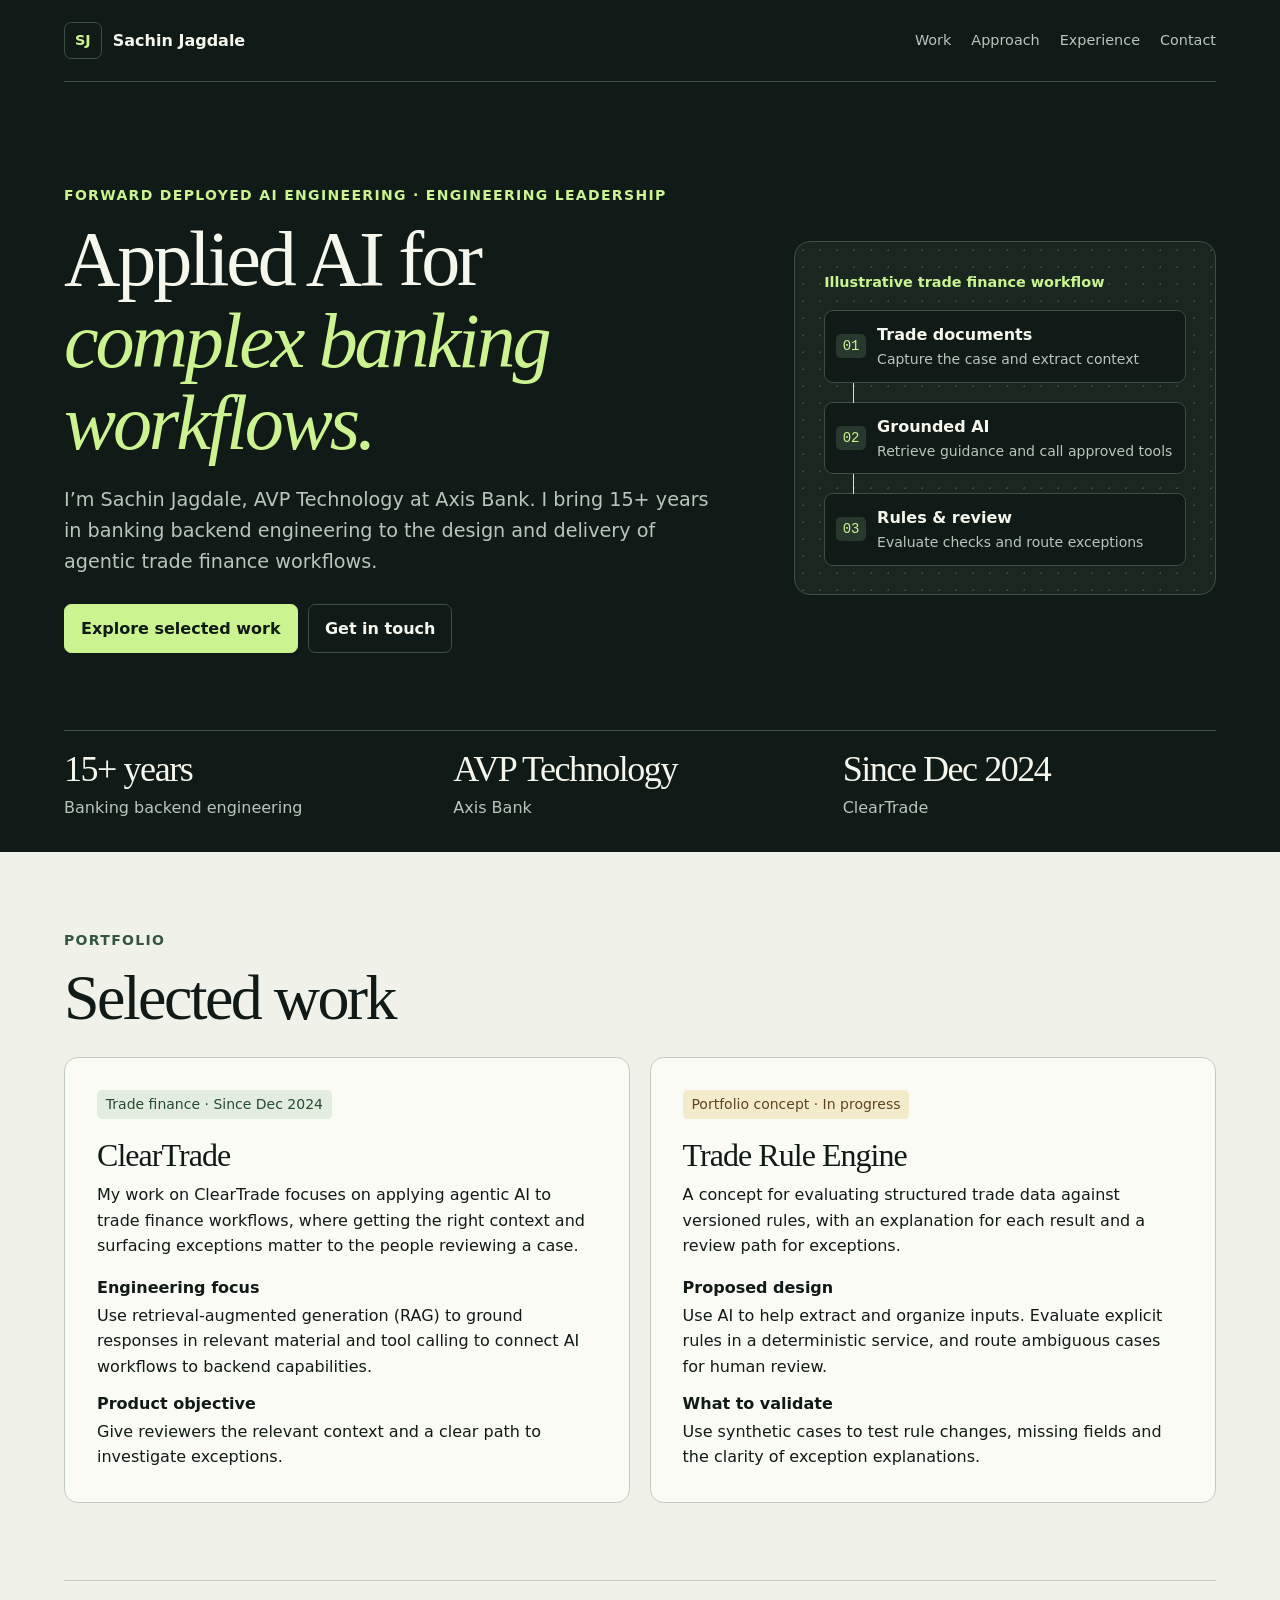
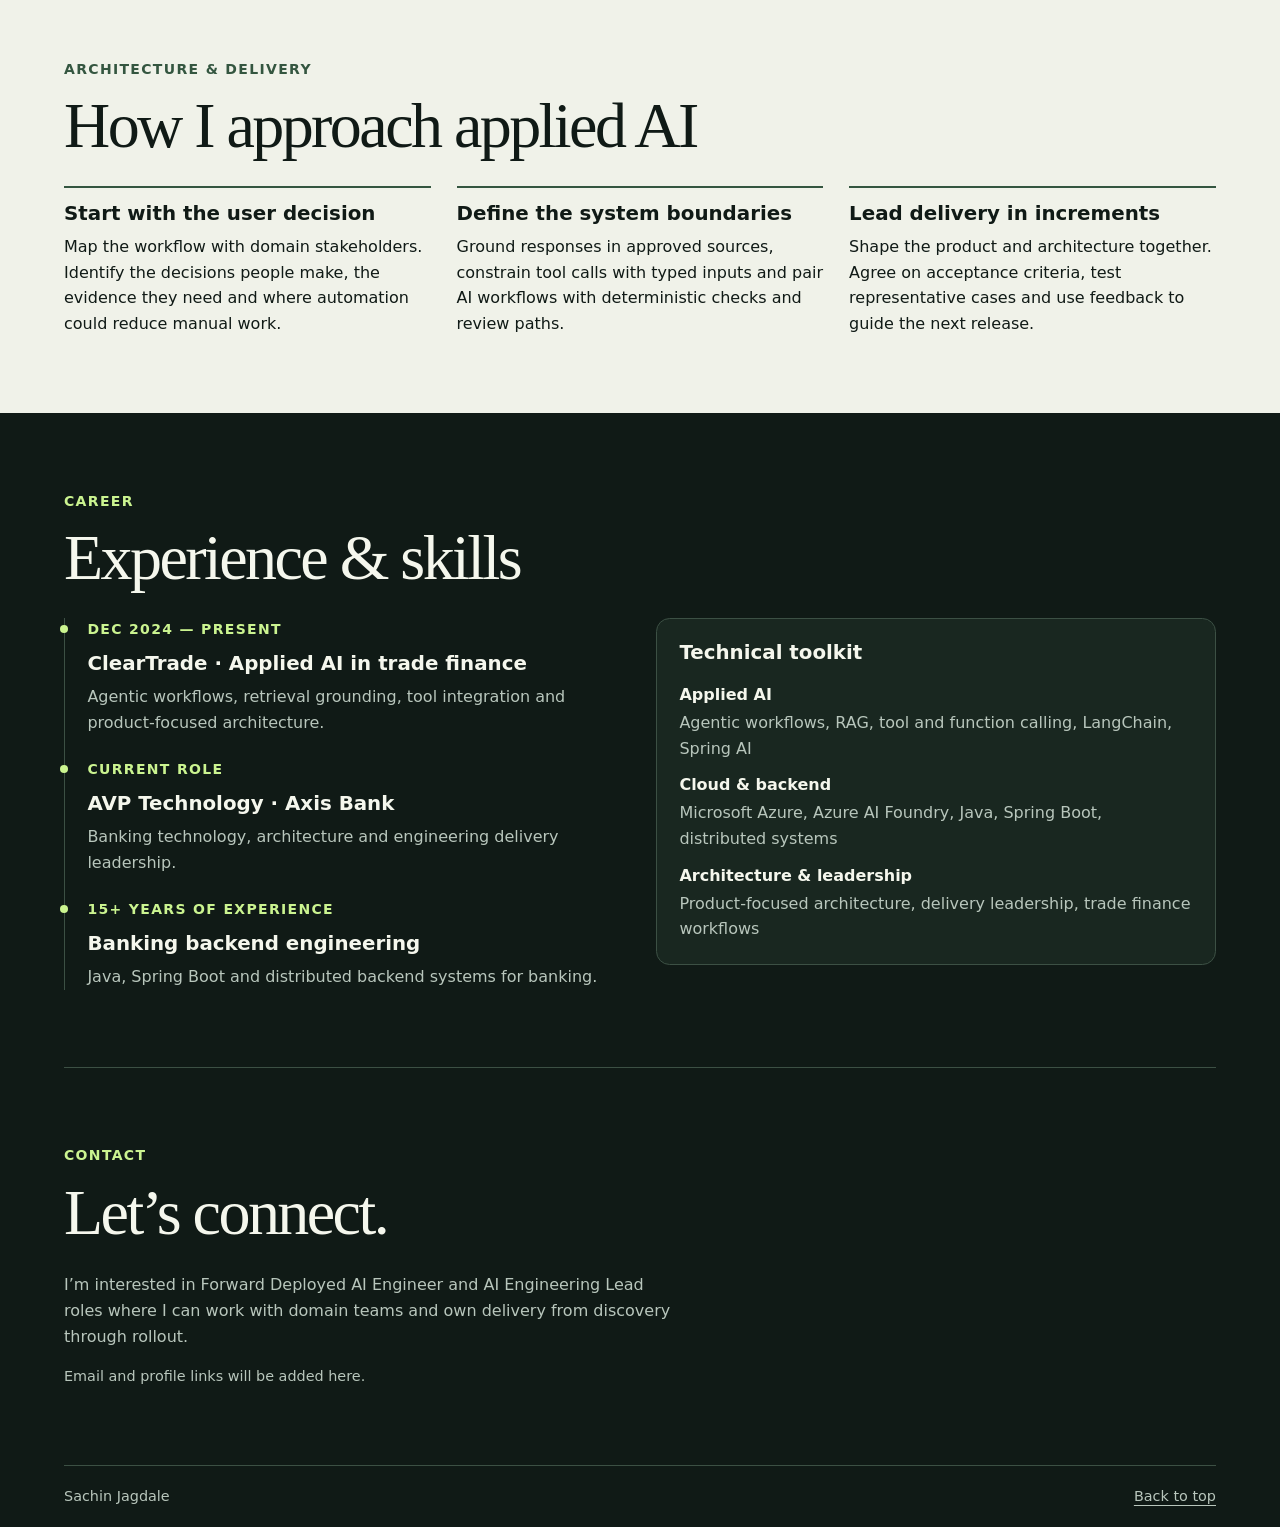
==== portfolio/index.html @ d5675b88 "First commit" ====
<!doctype html>
<html lang="en">
<head>
<meta charset="utf-8">
<meta name="viewport" content="width=device-width, initial-scale=1">
<meta name="description" content="Sachin Jagdale, AVP Technology at Axis Bank. Portfolio covering backend banking systems, applied AI for trade finance, and engineering leadership.">
<meta name="theme-color" content="#101a16">
<meta property="og:type" content="website">
<meta property="og:title" content="Sachin Jagdale | Applied AI & Engineering Leadership">
<meta property="og:description" content="15+ years in banking engineering, with a focus on applied AI for trade finance.">
<title>Sachin Jagdale | Applied AI & Engineering Leadership</title>
<link rel="stylesheet" href="styles.css">
<script src="profile.js" defer></script>
</head>
<body id="top">
<a class="skip" href="#main">Skip to content</a>
<header class="shell header">
  <a class="brand" href="#top"><span class="monogram" aria-hidden="true">SJ</span> Sachin Jagdale</a>
  <nav aria-label="Main navigation"><a href="#work">Work</a><a href="#approach">Approach</a><a href="#experience">Experience</a><a href="#contact">Contact</a></nav>
</header>
<main id="main">
  <section class="hero shell" aria-labelledby="intro">
    <div class="hero-copy">
      <p class="eyebrow">FORWARD DEPLOYED AI ENGINEERING · ENGINEERING LEADERSHIP</p>
      <h1 id="intro">Applied AI for <em>complex banking workflows.</em></h1>
      <p class="lede">I’m Sachin Jagdale, AVP Technology at Axis Bank. I bring 15+ years in banking backend engineering to the design and delivery of agentic trade finance workflows.</p>
      <div class="actions"><a class="button primary" href="#work">Explore selected work</a><a class="button secondary" href="#contact">Get in touch</a><a class="button secondary" data-link="resume" hidden>Résumé</a></div>
    </div>
    <figure class="flow">
      <figcaption>Illustrative trade finance workflow</figcaption>
      <ol>
        <li><span class="node" aria-hidden="true">01</span><div><strong>Trade documents</strong><small>Capture the case and extract context</small></div></li>
        <li><span class="node" aria-hidden="true">02</span><div><strong>Grounded AI</strong><small>Retrieve guidance and call approved tools</small></div></li>
        <li><span class="node" aria-hidden="true">03</span><div><strong>Rules &amp; review</strong><small>Evaluate checks and route exceptions</small></div></li>
      </ol>
    </figure>
  </section>

  <dl class="facts shell" aria-label="Career highlights">
    <div><dt>15+ years</dt><dd>Banking backend engineering</dd></div>
    <div><dt>AVP Technology</dt><dd>Axis Bank</dd></div>
    <div><dt>Since Dec 2024</dt><dd>ClearTrade</dd></div>
  </dl>

  <div class="light">
    <section class="shell section" id="work">
      <p class="eyebrow">PORTFOLIO</p>
      <h2>Selected work</h2>
      <div class="cards">
        <article class="case">
          <p class="status">Trade finance · Since Dec 2024</p>
          <h3>ClearTrade</h3>
          <p>My work on ClearTrade focuses on applying agentic AI to trade finance workflows, where getting the right context and surfacing exceptions matter to the people reviewing a case.</p>
          <dl><dt>Engineering focus</dt><dd>Use retrieval-augmented generation (RAG) to ground responses in relevant material and tool calling to connect AI workflows to backend capabilities.</dd><dt>Product objective</dt><dd>Give reviewers the relevant context and a clear path to investigate exceptions.</dd></dl>
        </article>
        <article class="case">
          <p class="status concept">Portfolio concept · In progress</p>
          <h3>Trade Rule Engine</h3>
          <p>A concept for evaluating structured trade data against versioned rules, with an explanation for each result and a review path for exceptions.</p>
          <dl><dt>Proposed design</dt><dd>Use AI to help extract and organize inputs. Evaluate explicit rules in a deterministic service, and route ambiguous cases for human review.</dd><dt>What to validate</dt><dd>Use synthetic cases to test rule changes, missing fields and the clarity of exception explanations.</dd></dl>
        </article>
      </div>
    </section>

    <section class="shell section ruled" id="approach">
      <p class="eyebrow">ARCHITECTURE &amp; DELIVERY</p>
      <h2>How I approach applied AI</h2>
      <div class="principles">
        <article><h3>Start with the user decision</h3><p>Map the workflow with domain stakeholders. Identify the decisions people make, the evidence they need and where automation could reduce manual work.</p></article>
        <article><h3>Define the system boundaries</h3><p>Ground responses in approved sources, constrain tool calls with typed inputs and pair AI workflows with deterministic checks and review paths.</p></article>
        <article><h3>Lead delivery in increments</h3><p>Shape the product and architecture together. Agree on acceptance criteria, test representative cases and use feedback to guide the next release.</p></article>
      </div>
    </section>
  </div>

  <section class="shell section" id="experience">
    <p class="eyebrow">CAREER</p>
    <h2>Experience &amp; skills</h2>
    <div class="career">
      <ol class="timeline" aria-label="Experience timeline">
        <li><p class="eyebrow"><time datetime="2024-12">DEC 2024</time> — PRESENT</p><h3>ClearTrade · Applied AI in trade finance</h3><p>Agentic workflows, retrieval grounding, tool integration and product-focused architecture.</p></li>
        <li><p class="eyebrow">CURRENT ROLE</p><h3>AVP Technology · Axis Bank</h3><p>Banking technology, architecture and engineering delivery leadership.</p></li>
        <li><p class="eyebrow">15+ YEARS OF EXPERIENCE</p><h3>Banking backend engineering</h3><p>Java, Spring Boot and distributed backend systems for banking.</p></li>
      </ol>
      <div class="skills">
        <h3>Technical toolkit</h3>
        <dl>
          <dt>Applied AI</dt><dd>Agentic workflows, RAG, tool and function calling, LangChain, Spring AI</dd>
          <dt>Cloud &amp; backend</dt><dd>Microsoft Azure, Azure AI Foundry, Java, Spring Boot, distributed systems</dd>
          <dt>Architecture &amp; leadership</dt><dd>Product-focused architecture, delivery leadership, trade finance workflows</dd>
        </dl>
      </div>
    </div>
  </section>

  <section class="shell section contact" id="contact">
    <p class="eyebrow">CONTACT</p>
    <h2>Let’s connect.</h2>
    <p>I’m interested in Forward Deployed AI Engineer and AI Engineering Lead roles where I can work with domain teams and own delivery from discovery through rollout.</p>
    <div class="actions" id="contact-links" hidden><a class="button primary" data-link="email" hidden>Email me</a><a class="button secondary" data-link="linkedin" hidden>LinkedIn</a><a class="button secondary" data-link="resume" hidden>View résumé</a></div>
    <p class="contact-note" id="contact-note">Email and profile links will be added here.</p>
  </section>
</main>
<footer class="shell footer"><span>Sachin Jagdale</span><a href="#top">Back to top</a></footer>
</body>
</html>
---- portfolio/styles.css ----
:root {
  color-scheme: dark;
  --ink: #101a16;
  --panel: #192720;
  --paper: #f0f2e9;
  --white: #f5f7ed;
  --muted: #b8c6bc;
  --accent: #cbf490;
  --forest: #345640;
  --line: #3c5044;
  --serif: Georgia, "Times New Roman", serif;
}
* { box-sizing: border-box; }
html { scroll-behavior: smooth; }
body { margin: 0; background: var(--ink); color: var(--white); font-family: system-ui, sans-serif; line-height: 1.6; }
[hidden] { display: none !important; }
a { color: inherit; text-underline-offset: .25em; }
a:focus-visible { outline: 3px solid currentColor; outline-offset: 5px; }
.skip { position: fixed; transform: translateY(-200%); padding: .6rem 1rem; top: .5rem; left: .5rem; background: var(--accent); color: var(--ink); z-index: 1; }
.skip:focus { transform: none; }
.shell { width: min(72rem, calc(100% - 3rem)); margin-inline: auto; }
.header, .footer { display: flex; align-items: center; justify-content: space-between; gap: 1rem 2rem; padding-block: 1.2rem; }
.header { border-bottom: 1px solid var(--line); }
.brand, nav { display: flex; align-items: center; flex-wrap: wrap; gap: .5rem 1.25rem; }
.brand { gap: .7rem; font-weight: 700; text-decoration: none; }
.monogram { display: grid; place-items: center; width: 2.35rem; aspect-ratio: 1; border: 1px solid var(--line); border-radius: .45rem; color: var(--accent); font-size: .9rem; }
nav a, .footer { color: var(--muted); font-size: .9rem; }
nav a { text-decoration: none; padding-block: .6rem; }
nav a:hover, .footer a:hover { color: var(--accent); }
.hero { display: grid; grid-template-columns: 1.55fr 1fr; align-items: center; gap: clamp(2rem, 6vw, 5rem); padding-block: clamp(3rem, 8vw, 7rem) clamp(3rem, 6vw, 5rem); }
.eyebrow { margin: 0 0 .75rem; font-size: .875rem; letter-spacing: .095em; color: var(--accent); font-weight: 700; }
h1, h2, .facts dt { font-family: var(--serif); font-weight: 400; line-height: 1.05; letter-spacing: -.04em; }
h1 { margin: 0; font-size: clamp(2.9rem, 6.1vw, 5.65rem); }
h1 em { color: var(--accent); font-weight: 400; }
h2 { font-size: clamp(2.45rem, 5vw, 4rem); margin: 0 0 1.65rem; }
h3 { margin: 0 0 .45rem; line-height: 1.25; font-size: 1.24rem; }
p { margin: 0 0 1rem; }
.lede { color: var(--muted); font-size: clamp(1rem, 2vw, 1.2rem); max-width: 54ch; margin: 1.3rem 0 1.7rem; }
.actions { display: flex; flex-wrap: wrap; gap: .65rem; }
.button { display: inline-flex; align-items: center; padding: .65rem 1rem; min-height: 2.8rem; border: 1px solid var(--line); border-radius: .45rem; text-decoration: none; font-weight: 650; transition: background-color .2s, border-color .2s; }
.primary { background: var(--accent); border-color: var(--accent); color: var(--ink); }
.primary:hover { background: #e1ffba; }
.primary:focus-visible { outline-color: var(--white); }
.secondary:hover { border-color: var(--accent); background: var(--panel); }
.flow { margin: 0; padding: clamp(1rem, 3vw, 1.8rem); border: 1px solid var(--line); border-radius: 1rem; background-color: var(--panel); background-image: radial-gradient(#3b4b40 1px, transparent 1px); background-size: 17px 17px; }
.flow figcaption { color: var(--accent); font-size: .9rem; font-weight: 650; margin-bottom: 1rem; }
.flow ol { list-style: none; padding: 0; margin: 0; display: grid; gap: 1.2rem; }
.flow li { display: flex; align-items: center; gap: .7rem; border: 1px solid var(--line); border-radius: .55rem; padding: .7rem; background: var(--ink); position: relative; }
.flow li + li::before { content: ""; position: absolute; left: 1.75rem; top: -1.25rem; height: 1.25rem; border-left: 1px solid var(--accent); }
.flow small { color: var(--muted); display: block; font-size: .875rem; }
.node { flex: 0 0 auto; color: var(--accent); border-radius: .3rem; padding: .25rem .4rem; background: #27392d; font: .875rem ui-monospace, monospace; }
.facts { display: grid; grid-template-columns: repeat(3, 1fr); gap: 1rem; margin-block: 0; padding-block: 1.25rem 2rem; border-top: 1px solid var(--line); }
.facts dt { font-size: clamp(1.4rem, 3vw, 2.25rem); }
.facts dd { margin: .4rem 0 0; color: var(--muted); }
.light { background: var(--paper); color: var(--ink); color-scheme: light; }
.light .eyebrow { color: var(--forest); }
.section { padding-block: clamp(2.8rem, 6vw, 5.5rem); }
.cards, .career { display: grid; grid-template-columns: repeat(2, minmax(0, 1fr)); gap: 1.2rem; }
.case { padding: clamp(1.1rem, 3vw, 2rem); border: 1px solid #bfcbbb; border-radius: .85rem; background: #fafbf5; }
.case h3 { font-family: var(--serif); font-size: 2rem; font-weight: 400; letter-spacing: -.03em; }
.status { display: inline-block; background: #e3eddf; color: #254b33; font-size: .875rem; border-radius: .3rem; padding: .2rem .55rem; }
.concept { background: #f4ebcd; color: #5f441e; }
.case dl, .skills dl { margin: 0; }
.case dt, .skills dt { font-weight: 700; }
.case dd, .skills dd { margin: .15rem 0 .7rem; }
.case dd:last-child, .skills dd:last-child { margin-bottom: 0; }
.ruled { border-top: 1px solid #bfcbbb; }
.principles { display: grid; grid-template-columns: repeat(3, minmax(0, 1fr)); gap: 1.6rem; }
.principles article { border-top: 2px solid var(--forest); padding-top: .9rem; }
.principles p, .timeline p:last-child { margin-bottom: 0; }
.career { gap: 2rem; }
.timeline { margin: 0; list-style: none; padding: 0 0 0 1.4rem; border-left: 1px solid var(--line); }
.timeline li { position: relative; }
.timeline li + li { margin-top: 1.4rem; }
.timeline li::before { content: ""; position: absolute; left: -1.7rem; top: .45rem; width: .5rem; height: .5rem; background: var(--accent); border-radius: 50%; }
.timeline p:last-child, .skills dd, .contact p:not(.eyebrow) { color: var(--muted); }
.skills { border: 1px solid var(--line); background: var(--panel); border-radius: .85rem; padding: 1.4rem; align-self: start; }
.skills h3 { margin-bottom: 1rem; }
.contact { border-block: 1px solid var(--line); }
.contact p { max-width: 61ch; }
.contact-note { margin: .75rem 0 0; font-size: .9rem; }
@media (max-width: 850px) {
  .hero { grid-template-columns: 1fr; }
  .flow { max-width: 34rem; }
}
@media (max-width: 620px) {
  .shell { width: calc(100% - 2rem); }
  .header { align-items: flex-start; flex-direction: column; gap: .25rem; }
  nav { gap: .65rem 1rem; }
  .cards, .career, .principles, .facts { grid-template-columns: 1fr; }
  .facts { gap: .9rem; }
  .facts div + div { border-top: 1px solid var(--line); padding-top: .9rem; }
}
@media (prefers-reduced-motion: no-preference) {
  .hero-copy, .flow { animation: enter .55s ease-out both; }
  .flow { animation-delay: .1s; }
  @keyframes enter { from { opacity: 0; transform: translateY(.5rem); } to { opacity: 1; transform: translateY(0); } }
}
@media (prefers-reduced-motion: reduce) {
  html { scroll-behavior: auto; }
  .button { transition: none; }
}
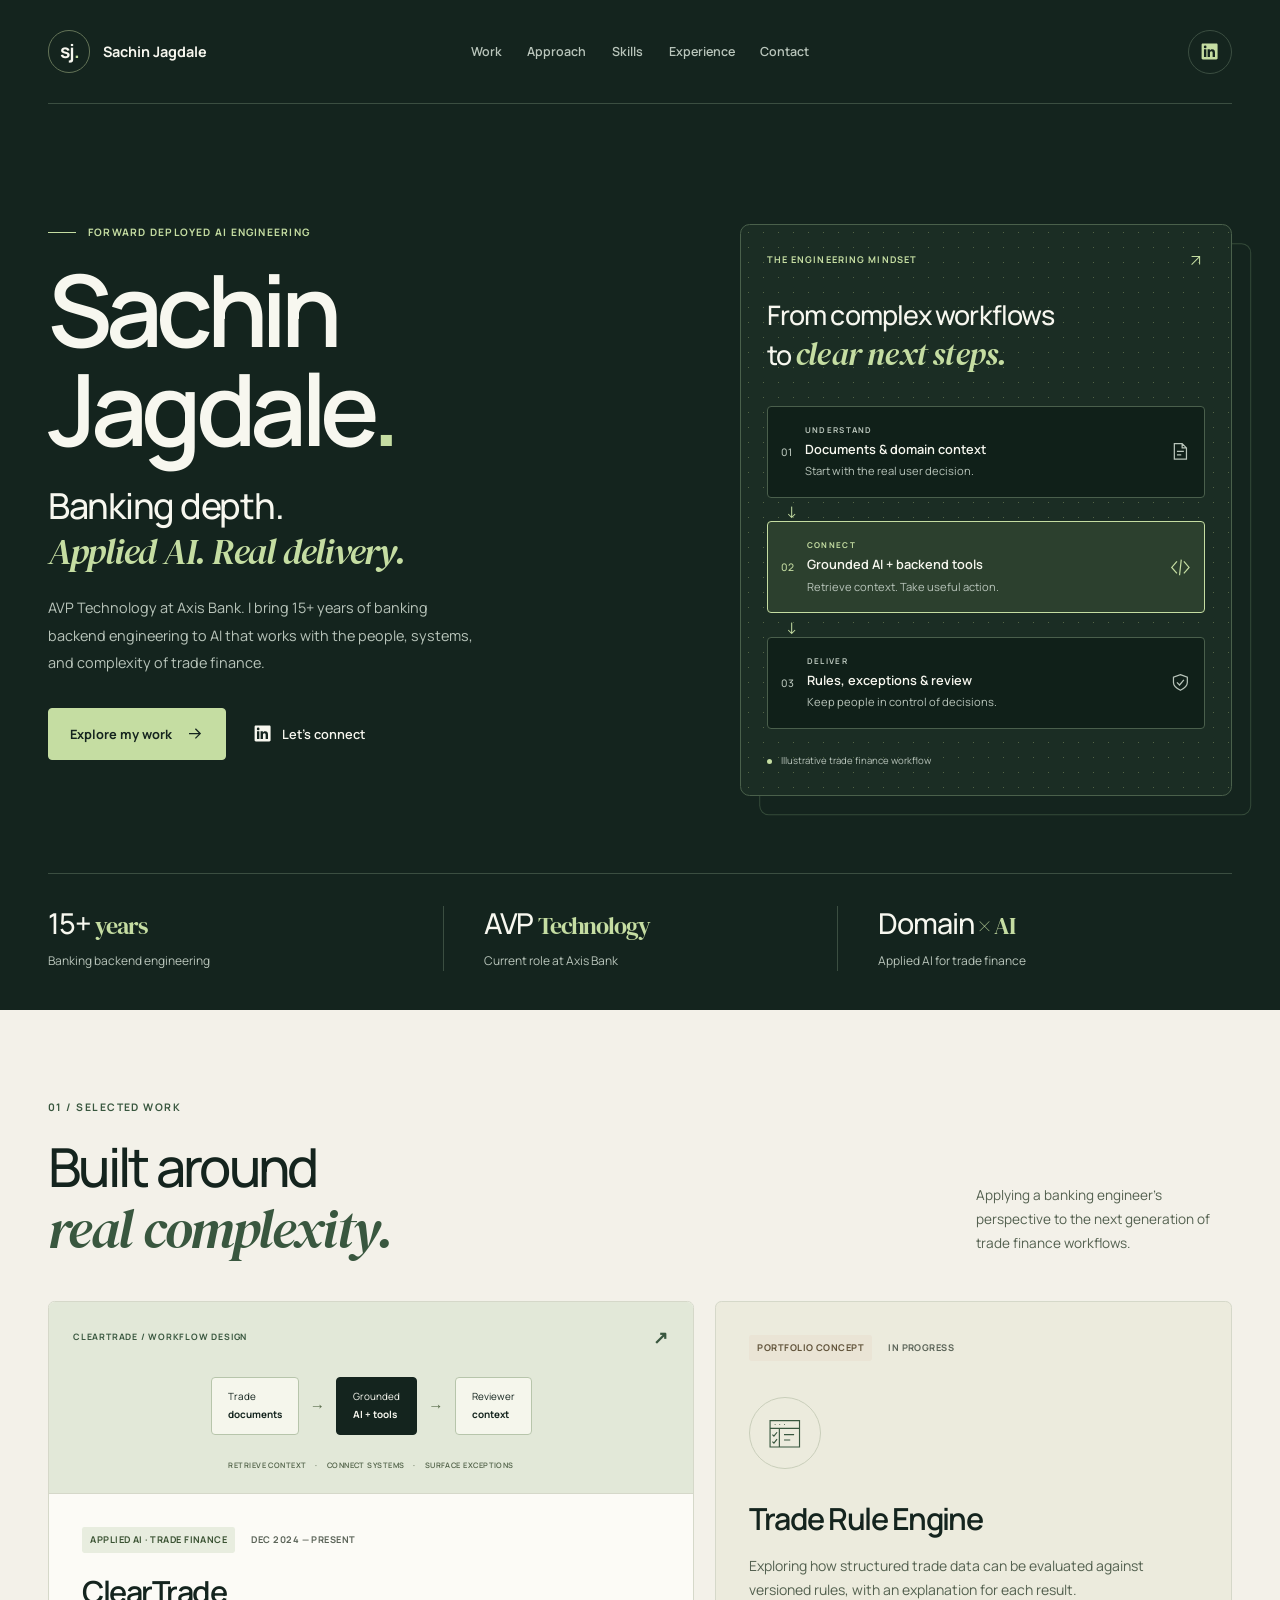
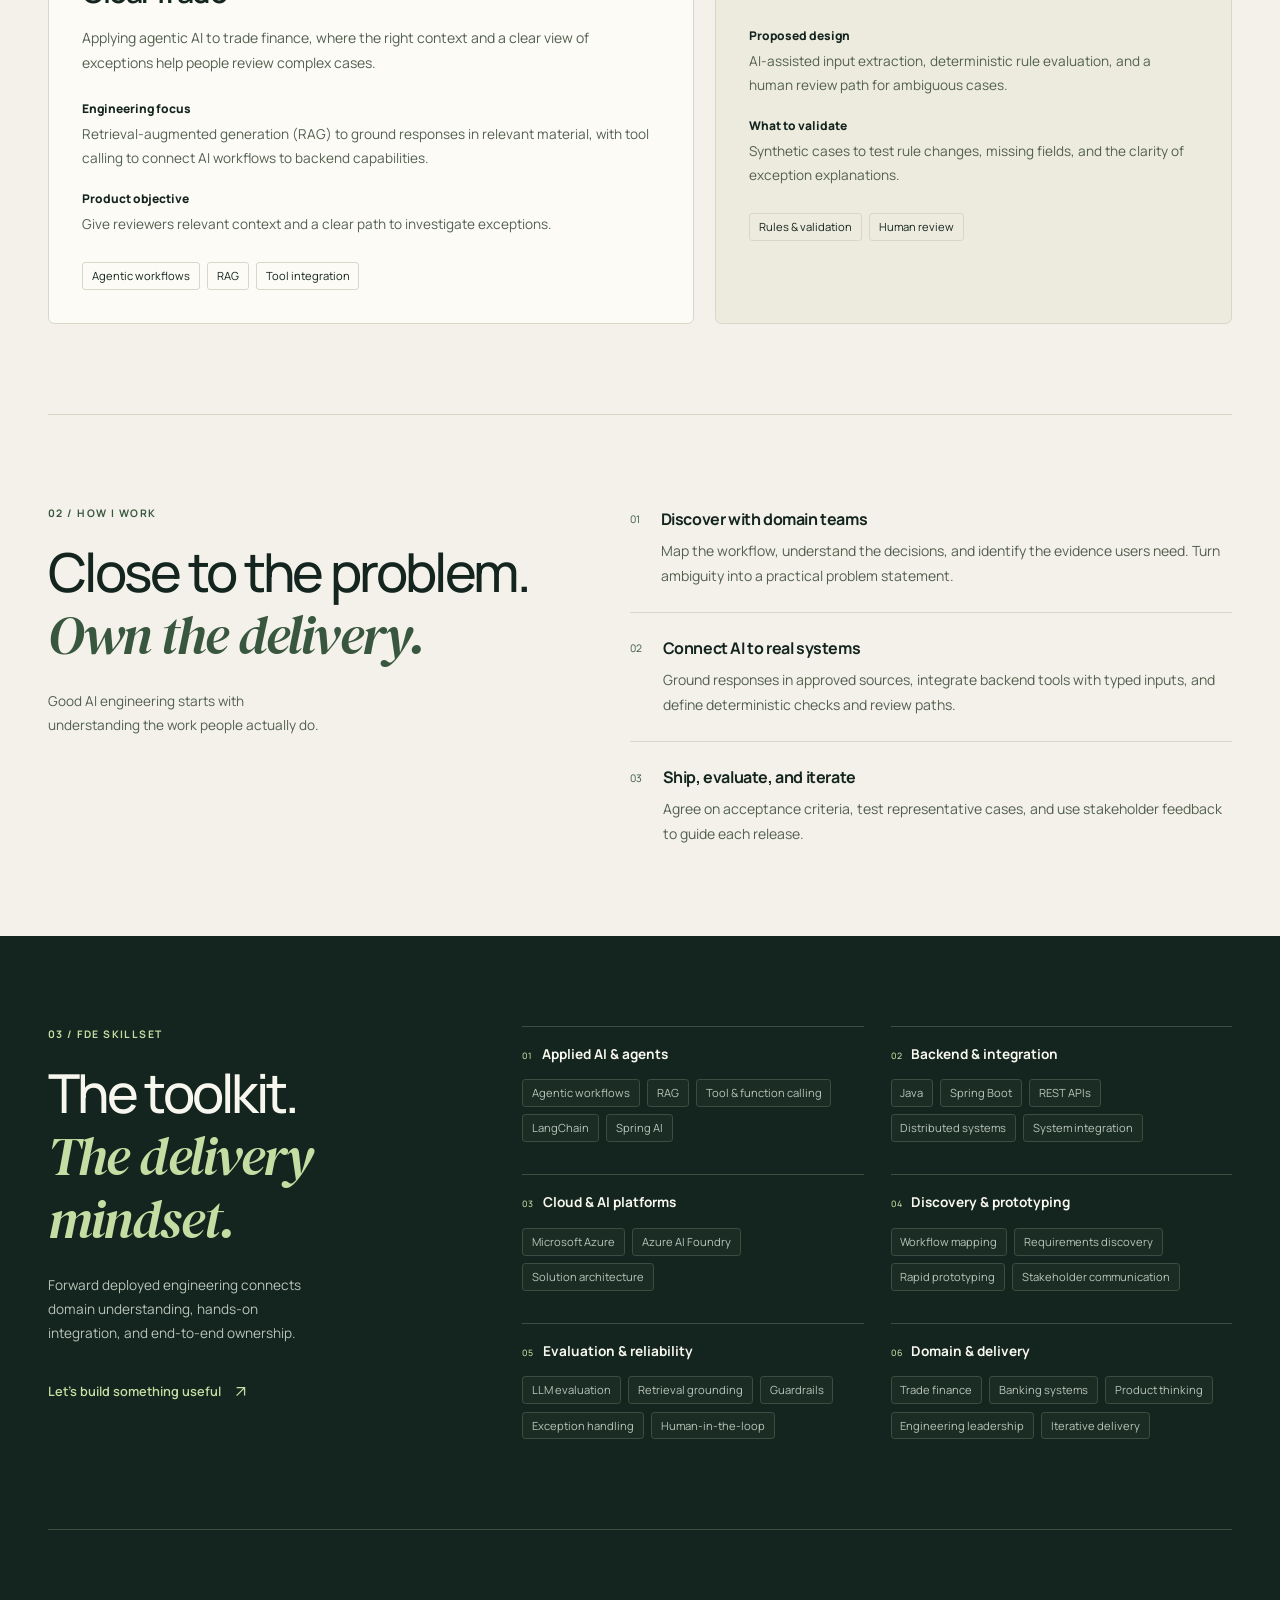
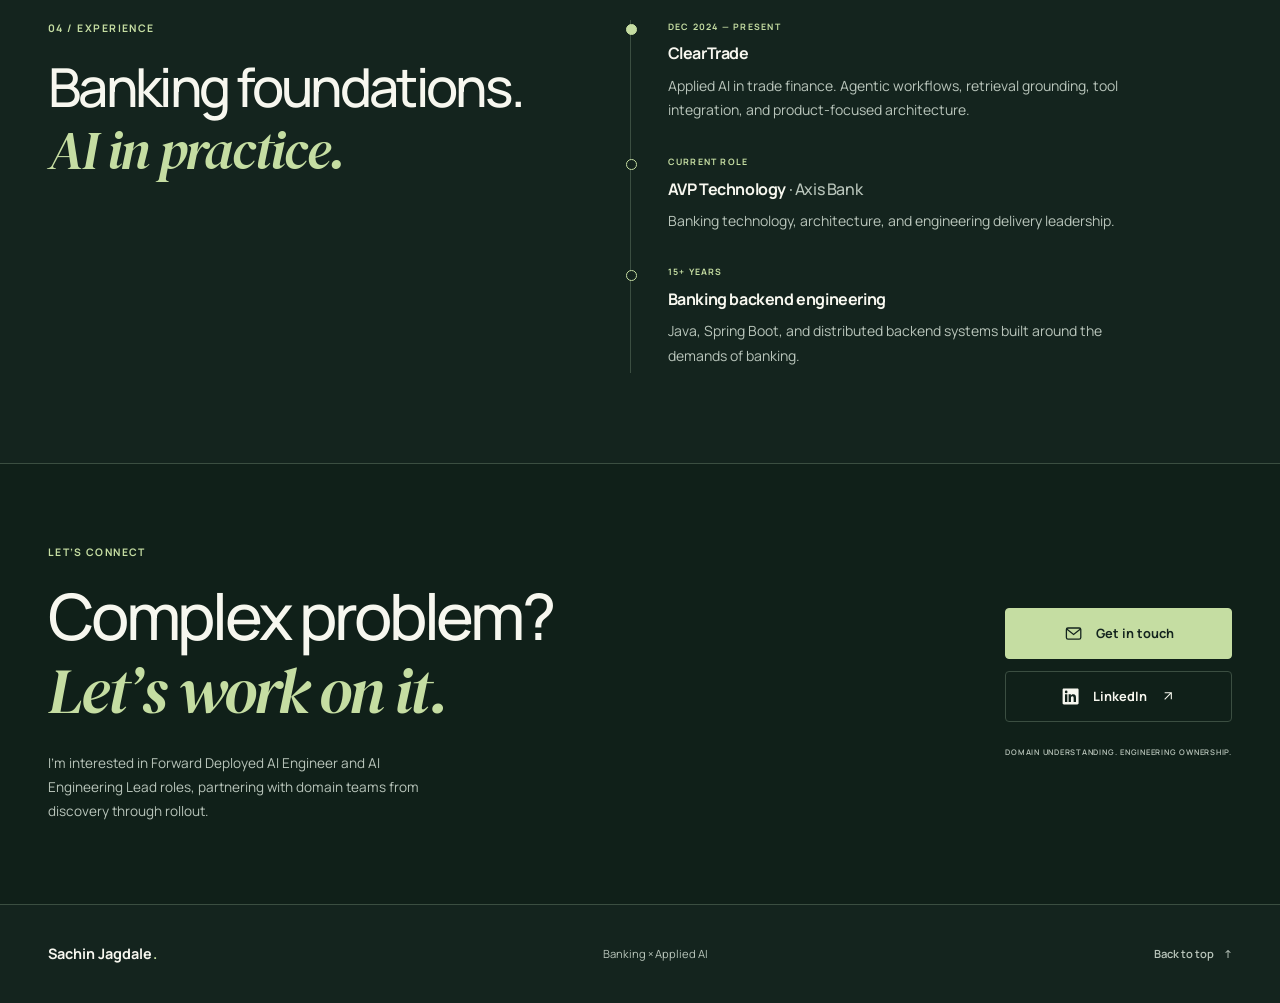
==== commit 31739248: "Redesign portfolio, make name prominent, add LinkedIn icons and FDE skills section (6b01f0f12640ca89" ====
--- a/portfolio/index.html
+++ b/portfolio/index.html
@@ -1,106 +1,115 @@
 <!doctype html>
 <html lang="en">
 <head>
-<meta charset="utf-8">
-<meta name="viewport" content="width=device-width, initial-scale=1">
-<meta name="description" content="Sachin Jagdale, AVP Technology at Axis Bank. Portfolio covering backend banking systems, applied AI for trade finance, and engineering leadership.">
-<meta name="theme-color" content="#101a16">
-<meta property="og:type" content="website">
-<meta property="og:title" content="Sachin Jagdale | Applied AI & Engineering Leadership">
-<meta property="og:description" content="15+ years in banking engineering, with a focus on applied AI for trade finance.">
-<title>Sachin Jagdale | Applied AI & Engineering Leadership</title>
-<link rel="stylesheet" href="styles.css">
-<script src="profile.js" defer></script>
+  <meta charset="utf-8">
+  <meta name="viewport" content="width=device-width, initial-scale=1">
+  <meta name="description" content="Sachin Jagdale, AVP Technology at Axis Bank. 15+ years in banking engineering, now focused on forward deployed AI, agentic workflows, and trade finance.">
+  <meta name="theme-color" content="#14241e">
+  <meta property="og:type" content="website">
+  <meta property="og:title" content="Sachin Jagdale | Forward Deployed AI Engineering">
+  <meta property="og:description" content="Banking depth. Applied AI. From understanding the workflow to delivering the solution.">
+  <title>Sachin Jagdale | Forward Deployed AI Engineering</title>
+  <link rel="icon" href="favicon.svg" type="image/svg+xml">
+  <link rel="preload" href="fonts/manrope-latin.woff2" as="font" type="font/woff2" crossorigin>
+  <link rel="stylesheet" href="styles.css">
+  <script src="profile.js" defer></script>
 </head>
 <body id="top">
-<a class="skip" href="#main">Skip to content</a>
-<header class="shell header">
-  <a class="brand" href="#top"><span class="monogram" aria-hidden="true">SJ</span> Sachin Jagdale</a>
-  <nav aria-label="Main navigation"><a href="#work">Work</a><a href="#approach">Approach</a><a href="#experience">Experience</a><a href="#contact">Contact</a></nav>
-</header>
-<main id="main">
-  <section class="hero shell" aria-labelledby="intro">
-    <div class="hero-copy">
-      <p class="eyebrow">FORWARD DEPLOYED AI ENGINEERING · ENGINEERING LEADERSHIP</p>
-      <h1 id="intro">Applied AI for <em>complex banking workflows.</em></h1>
-      <p class="lede">I’m Sachin Jagdale, AVP Technology at Axis Bank. I bring 15+ years in banking backend engineering to the design and delivery of agentic trade finance workflows.</p>
-      <div class="actions"><a class="button primary" href="#work">Explore selected work</a><a class="button secondary" href="#contact">Get in touch</a><a class="button secondary" data-link="resume" hidden>Résumé</a></div>
-    </div>
-    <figure class="flow">
-      <figcaption>Illustrative trade finance workflow</figcaption>
-      <ol>
-        <li><span class="node" aria-hidden="true">01</span><div><strong>Trade documents</strong><small>Capture the case and extract context</small></div></li>
-        <li><span class="node" aria-hidden="true">02</span><div><strong>Grounded AI</strong><small>Retrieve guidance and call approved tools</small></div></li>
-        <li><span class="node" aria-hidden="true">03</span><div><strong>Rules &amp; review</strong><small>Evaluate checks and route exceptions</small></div></li>
-      </ol>
-    </figure>
-  </section>
+  <a class="skip" href="#main">Skip to content</a>
+  <header class="shell header">
+    <a class="brand" href="#top" aria-label="Sachin Jagdale, back to top"><span class="monogram" aria-hidden="true">sj<span>.</span></span><span>Sachin Jagdale</span></a>
+    <nav aria-label="Main navigation">
+      <a href="#work">Work</a>
+      <a href="#approach">Approach</a>
+      <a href="#skills">Skills</a>
+      <a href="#experience">Experience</a>
+      <a href="#contact">Contact</a>
+    </nav>
+    <a class="social-link" href="https://www.linkedin.com/in/sachinj158" data-link="linkedin" target="_blank" rel="noopener noreferrer" aria-label="Sachin Jagdale on LinkedIn (opens in a new tab)">
+      <svg class="icon" viewBox="0 0 24 24" fill="currentColor" aria-hidden="true"><path d="M20.45 2H3.55C2.69 2 2 2.68 2 3.52v16.96c0 .84.69 1.52 1.55 1.52h16.9c.86 0 1.55-.68 1.55-1.52V3.52c0-.84-.69-1.52-1.55-1.52ZM7.93 18.75H4.98V9.2h2.95v9.55ZM6.46 7.9a1.71 1.71 0 1 1 0-3.42 1.71 1.71 0 0 1 0 3.42Zm12.29 10.85H15.8V14.1c0-1.11-.02-2.54-1.55-2.54-1.55 0-1.79 1.21-1.79 2.46v4.73H9.51V9.2h2.83v1.3h.04c.39-.74 1.35-1.52 2.78-1.52 2.98 0 3.59 1.96 3.59 4.51v5.26Z"/></svg>
+    </a>
+  </header>
 
-  <dl class="facts shell" aria-label="Career highlights">
-    <div><dt>15+ years</dt><dd>Banking backend engineering</dd></div>
-    <div><dt>AVP Technology</dt><dd>Axis Bank</dd></div>
-    <div><dt>Since Dec 2024</dt><dd>ClearTrade</dd></div>
-  </dl>
+  <main id="main">
+    <section class="hero shell" aria-labelledby="intro">
+      <div class="hero-copy">
+        <p class="eyebrow"><span class="small-line" aria-hidden="true"></span> FORWARD DEPLOYED AI ENGINEERING</p>
+        <h1 id="intro">Sachin<br>Jagdale<span class="name-dot">.</span></h1>
+        <p class="hero-statement">Banking depth.<br><em>Applied AI. Real delivery.</em></p>
+        <p class="lede">AVP Technology at Axis Bank. I bring 15+ years of banking backend engineering to AI that works with the people, systems, and complexity of trade finance.</p>
+        <div class="actions">
+          <a class="button primary" href="#work">Explore my work <svg class="icon" viewBox="0 0 24 24" fill="none" stroke="currentColor" stroke-width="1.6" aria-hidden="true"><path d="M5 12h14m-6-6 6 6-6 6"/></svg></a>
+          <a class="text-link" href="https://www.linkedin.com/in/sachinj158" data-link="linkedin" target="_blank" rel="noopener noreferrer"><svg class="icon" viewBox="0 0 24 24" fill="currentColor" aria-hidden="true"><path d="M20.45 2H3.55C2.69 2 2 2.68 2 3.52v16.96c0 .84.69 1.52 1.55 1.52h16.9c.86 0 1.55-.68 1.55-1.52V3.52c0-.84-.69-1.52-1.55-1.52ZM7.93 18.75H4.98V9.2h2.95v9.55ZM6.46 7.9a1.71 1.71 0 1 1 0-3.42 1.71 1.71 0 0 1 0 3.42Zm12.29 10.85H15.8V14.1c0-1.11-.02-2.54-1.55-2.54-1.55 0-1.79 1.21-1.79 2.46v4.73H9.51V9.2h2.83v1.3h.04c.39-.74 1.35-1.52 2.78-1.52 2.98 0 3.59 1.96 3.59 4.51v5.26Z"/></svg> Let’s connect<span class="sr-only"> on LinkedIn (opens in a new tab)</span></a>
+        </div>
+      </div>
 
-  <div class="light">
-    <section class="shell section" id="work">
-      <p class="eyebrow">PORTFOLIO</p>
-      <h2>Selected work</h2>
-      <div class="cards">
-        <article class="case">
-          <p class="status">Trade finance · Since Dec 2024</p>
-          <h3>ClearTrade</h3>
-          <p>My work on ClearTrade focuses on applying agentic AI to trade finance workflows, where getting the right context and surfacing exceptions matter to the people reviewing a case.</p>
-          <dl><dt>Engineering focus</dt><dd>Use retrieval-augmented generation (RAG) to ground responses in relevant material and tool calling to connect AI workflows to backend capabilities.</dd><dt>Product objective</dt><dd>Give reviewers the relevant context and a clear path to investigate exceptions.</dd></dl>
-        </article>
-        <article class="case">
-          <p class="status concept">Portfolio concept · In progress</p>
-          <h3>Trade Rule Engine</h3>
-          <p>A concept for evaluating structured trade data against versioned rules, with an explanation for each result and a review path for exceptions.</p>
-          <dl><dt>Proposed design</dt><dd>Use AI to help extract and organize inputs. Evaluate explicit rules in a deterministic service, and route ambiguous cases for human review.</dd><dt>What to validate</dt><dd>Use synthetic cases to test rule changes, missing fields and the clarity of exception explanations.</dd></dl>
-        </article>
-      </div>
+      <figure class="flow">
+        <div class="flow-heading"><span class="eyebrow">THE ENGINEERING MINDSET</span><svg class="icon" viewBox="0 0 24 24" fill="none" stroke="currentColor" stroke-width="1.3" aria-hidden="true"><path d="m7 17 10-10M7 7h10v10"/></svg></div>
+        <p class="flow-title">From complex workflows<br>to <em>clear next steps.</em></p>
+        <ol class="flow-steps">
+          <li><span class="node" aria-hidden="true">01</span><div><span class="flow-label">UNDERSTAND</span><strong>Documents &amp; domain context</strong><small>Start with the real user decision.</small></div><svg class="step-icon" viewBox="0 0 24 24" fill="none" stroke="currentColor" stroke-width="1.4" aria-hidden="true"><path d="M14 3H5v18h14V8l-5-5Z M14 3v5h5 M8 12h8 M8 16h5"/></svg></li>
+          <li class="flow-ai"><span class="node" aria-hidden="true">02</span><div><span class="flow-label">CONNECT</span><strong>Grounded AI + backend tools</strong><small>Retrieve context. Take useful action.</small></div><svg class="step-icon" viewBox="0 0 24 24" fill="none" stroke="currentColor" stroke-width="1.4" aria-hidden="true"><path d="m8 5-6 7 6 7m8-14 6 7-6 7m-3-16-2 18"/></svg></li>
+          <li><span class="node" aria-hidden="true">03</span><div><span class="flow-label">DELIVER</span><strong>Rules, exceptions &amp; review</strong><small>Keep people in control of decisions.</small></div><svg class="step-icon" viewBox="0 0 24 24" fill="none" stroke="currentColor" stroke-width="1.4" aria-hidden="true"><path d="m12 3 8 3v6c0 5-8 9-8 9s-8-4-8-9V6l8-3Z m-4 9 3 3 5-6"/></svg></li>
+        </ol>
+        <figcaption><span class="caption-mark" aria-hidden="true"></span>Illustrative trade finance workflow</figcaption>
+      </figure>
     </section>
 
-    <section class="shell section ruled" id="approach">
-      <p class="eyebrow">ARCHITECTURE &amp; DELIVERY</p>
-      <h2>How I approach applied AI</h2>
-      <div class="principles">
-        <article><h3>Start with the user decision</h3><p>Map the workflow with domain stakeholders. Identify the decisions people make, the evidence they need and where automation could reduce manual work.</p></article>
-        <article><h3>Define the system boundaries</h3><p>Ground responses in approved sources, constrain tool calls with typed inputs and pair AI workflows with deterministic checks and review paths.</p></article>
-        <article><h3>Lead delivery in increments</h3><p>Shape the product and architecture together. Agree on acceptance criteria, test representative cases and use feedback to guide the next release.</p></article>
-      </div>
+    <dl class="facts shell" aria-label="Career highlights">
+      <div><dt>15+ <span>years</span></dt><dd>Banking backend engineering</dd></div>
+      <div><dt>AVP <span>Technology</span></dt><dd>Current role at Axis Bank</dd></div>
+      <div><dt>Domain <span>× AI</span></dt><dd>Applied AI for trade finance</dd></div>
+    </dl>
+
+    <div class="light">
+      <section class="shell section" id="work" aria-labelledby="work-title">
+        <div class="section-heading"><div><p class="eyebrow">01 / SELECTED WORK</p><h2 id="work-title">Built around<br><em>real complexity.</em></h2></div><p class="section-intro">Applying a banking engineer’s perspective to the next generation of trade finance workflows.</p></div>
+        <div class="projects">
+          <article class="case case-featured">
+            <div class="project-visual" aria-hidden="true"><div class="visual-heading"><span>CLEARTRADE / WORKFLOW DESIGN</span><span class="diagram-symbol">↗</span></div><div class="mini-flow"><span>Trade<br><strong>documents</strong></span><span class="connector">→</span><span class="mini-ai">Grounded<br><strong>AI + tools</strong></span><span class="connector">→</span><span>Reviewer<br><strong>context</strong></span></div><p>RETRIEVE CONTEXT <span>·</span> CONNECT SYSTEMS <span>·</span> SURFACE EXCEPTIONS</p></div>
+            <div class="case-body"><div class="case-meta"><span class="status">APPLIED AI · TRADE FINANCE</span><span>DEC 2024 — PRESENT</span></div><h3>ClearTrade</h3><p>Applying agentic AI to trade finance, where the right context and a clear view of exceptions help people review complex cases.</p><dl><dt>Engineering focus</dt><dd>Retrieval-augmented generation (RAG) to ground responses in relevant material, with tool calling to connect AI workflows to backend capabilities.</dd><dt>Product objective</dt><dd>Give reviewers relevant context and a clear path to investigate exceptions.</dd></dl><ul class="tags" aria-label="ClearTrade focus areas"><li>Agentic workflows</li><li>RAG</li><li>Tool integration</li></ul></div>
+          </article>
+          <article class="case case-concept">
+            <div class="case-body"><div class="case-meta"><span class="status concept">PORTFOLIO CONCEPT</span><span>IN PROGRESS</span></div><div class="concept-symbol" aria-hidden="true"><svg viewBox="0 0 64 64" fill="none" stroke="currentColor" stroke-width="1.5"><path d="M13 15h38v34H13z M13 25h38 M25 25v24 M19 20h1 M25 20h1 M31 20h1 M31 33h13 M31 40h8"/><path d="m16 33 2 2 4-5m-6 12 2 2 4-5"/></svg></div><h3>Trade Rule Engine</h3><p>Exploring how structured trade data can be evaluated against versioned rules, with an explanation for each result.</p><dl><dt>Proposed design</dt><dd>AI-assisted input extraction, deterministic rule evaluation, and a human review path for ambiguous cases.</dd><dt>What to validate</dt><dd>Synthetic cases to test rule changes, missing fields, and the clarity of exception explanations.</dd></dl><ul class="tags" aria-label="Trade Rule Engine focus areas"><li>Rules &amp; validation</li><li>Human review</li></ul></div>
+          </article>
+        </div>
+      </section>
+
+      <section class="shell section approach" id="approach" aria-labelledby="approach-title">
+        <div class="approach-intro"><p class="eyebrow">02 / HOW I WORK</p><h2 id="approach-title">Close to the problem.<br><em>Own the delivery.</em></h2><p>Good AI engineering starts with understanding the work people actually do.</p></div>
+        <ol class="principles">
+          <li><span class="principle-number" aria-hidden="true">01</span><div><h3>Discover with domain teams</h3><p>Map the workflow, understand the decisions, and identify the evidence users need. Turn ambiguity into a practical problem statement.</p></div></li>
+          <li><span class="principle-number" aria-hidden="true">02</span><div><h3>Connect AI to real systems</h3><p>Ground responses in approved sources, integrate backend tools with typed inputs, and define deterministic checks and review paths.</p></div></li>
+          <li><span class="principle-number" aria-hidden="true">03</span><div><h3>Ship, evaluate, and iterate</h3><p>Agree on acceptance criteria, test representative cases, and use stakeholder feedback to guide each release.</p></div></li>
+        </ol>
+      </section>
+    </div>
+
+    <section class="shell section skills-section" id="skills" aria-labelledby="skills-title">
+      <div class="skills-intro"><p class="eyebrow">03 / FDE SKILLSET</p><h2 id="skills-title">The toolkit.<br><em>The delivery mindset.</em></h2><p>Forward deployed engineering connects domain understanding, hands-on integration, and end-to-end ownership.</p><a class="text-link" href="#contact">Let’s build something useful <svg class="icon" viewBox="0 0 24 24" fill="none" stroke="currentColor" stroke-width="1.6" aria-hidden="true"><path d="m7 17 10-10M7 7h10v10"/></svg></a></div>
+      <dl class="skill-groups">
+        <div><dt><span aria-hidden="true">01</span> Applied AI &amp; agents</dt><dd><ul class="tags"><li>Agentic workflows</li><li>RAG</li><li>Tool &amp; function calling</li><li>LangChain</li><li>Spring AI</li></ul></dd></div>
+        <div><dt><span aria-hidden="true">02</span> Backend &amp; integration</dt><dd><ul class="tags"><li>Java</li><li>Spring Boot</li><li>REST APIs</li><li>Distributed systems</li><li>System integration</li></ul></dd></div>
+        <div><dt><span aria-hidden="true">03</span> Cloud &amp; AI platforms</dt><dd><ul class="tags"><li>Microsoft Azure</li><li>Azure AI Foundry</li><li>Solution architecture</li></ul></dd></div>
+        <div><dt><span aria-hidden="true">04</span> Discovery &amp; prototyping</dt><dd><ul class="tags"><li>Workflow mapping</li><li>Requirements discovery</li><li>Rapid prototyping</li><li>Stakeholder communication</li></ul></dd></div>
+        <div><dt><span aria-hidden="true">05</span> Evaluation &amp; reliability</dt><dd><ul class="tags"><li>LLM evaluation</li><li>Retrieval grounding</li><li>Guardrails</li><li>Exception handling</li><li>Human-in-the-loop</li></ul></dd></div>
+        <div><dt><span aria-hidden="true">06</span> Domain &amp; delivery</dt><dd><ul class="tags"><li>Trade finance</li><li>Banking systems</li><li>Product thinking</li><li>Engineering leadership</li><li>Iterative delivery</li></ul></dd></div>
+      </dl>
     </section>
-  </div>
 
-  <section class="shell section" id="experience">
-    <p class="eyebrow">CAREER</p>
-    <h2>Experience &amp; skills</h2>
-    <div class="career">
-      <ol class="timeline" aria-label="Experience timeline">
-        <li><p class="eyebrow"><time datetime="2024-12">DEC 2024</time> — PRESENT</p><h3>ClearTrade · Applied AI in trade finance</h3><p>Agentic workflows, retrieval grounding, tool integration and product-focused architecture.</p></li>
-        <li><p class="eyebrow">CURRENT ROLE</p><h3>AVP Technology · Axis Bank</h3><p>Banking technology, architecture and engineering delivery leadership.</p></li>
-        <li><p class="eyebrow">15+ YEARS OF EXPERIENCE</p><h3>Banking backend engineering</h3><p>Java, Spring Boot and distributed backend systems for banking.</p></li>
+    <section class="shell section experience" id="experience" aria-labelledby="experience-title">
+      <div><p class="eyebrow">04 / EXPERIENCE</p><h2 id="experience-title">Banking foundations.<br><em>AI in practice.</em></h2></div>
+      <ol class="timeline" aria-label="Experience highlights">
+        <li><p class="eyebrow"><time datetime="2024-12">DEC 2024</time> — PRESENT</p><div><h3>ClearTrade</h3><p>Applied AI in trade finance. Agentic workflows, retrieval grounding, tool integration, and product-focused architecture.</p></div></li>
+        <li><p class="eyebrow">CURRENT ROLE</p><div><h3>AVP Technology <span>· Axis Bank</span></h3><p>Banking technology, architecture, and engineering delivery leadership.</p></div></li>
+        <li><p class="eyebrow">15+ YEARS</p><div><h3>Banking backend engineering</h3><p>Java, Spring Boot, and distributed backend systems built around the demands of banking.</p></div></li>
       </ol>
-      <div class="skills">
-        <h3>Technical toolkit</h3>
-        <dl>
-          <dt>Applied AI</dt><dd>Agentic workflows, RAG, tool and function calling, LangChain, Spring AI</dd>
-          <dt>Cloud &amp; backend</dt><dd>Microsoft Azure, Azure AI Foundry, Java, Spring Boot, distributed systems</dd>
-          <dt>Architecture &amp; leadership</dt><dd>Product-focused architecture, delivery leadership, trade finance workflows</dd>
-        </dl>
-      </div>
-    </div>
-  </section>
+    </section>
 
-  <section class="shell section contact" id="contact">
-    <p class="eyebrow">CONTACT</p>
-    <h2>Let’s connect.</h2>
-    <p>I’m interested in Forward Deployed AI Engineer and AI Engineering Lead roles where I can work with domain teams and own delivery from discovery through rollout.</p>
-    <div class="actions" id="contact-links" hidden><a class="button primary" data-link="email" hidden>Email me</a><a class="button secondary" data-link="linkedin" hidden>LinkedIn</a><a class="button secondary" data-link="resume" hidden>View résumé</a></div>
-    <p class="contact-note" id="contact-note">Email and profile links will be added here.</p>
-  </section>
-</main>
-<footer class="shell footer"><span>Sachin Jagdale</span><a href="#top">Back to top</a></footer>
+    <section class="contact" id="contact" aria-labelledby="contact-title">
+      <div class="shell contact-inner"><div><p class="eyebrow">LET’S CONNECT</p><h2 id="contact-title">Complex problem?<br><em>Let’s work on it.</em></h2><p>I’m interested in Forward Deployed AI Engineer and AI Engineering Lead roles, partnering with domain teams from discovery through rollout.</p></div><div class="contact-actions"><div class="actions" id="contact-links"><a class="button primary" href="mailto:sachinj158@gmail.com" data-link="email"><svg class="icon" viewBox="0 0 24 24" fill="none" stroke="currentColor" stroke-width="1.6" aria-hidden="true"><rect x="3" y="5" width="18" height="14" rx="2"/><path d="m3 6 9 7 9-7"/></svg> Get in touch</a><a class="button secondary" href="https://www.linkedin.com/in/sachinj158" data-link="linkedin" target="_blank" rel="noopener noreferrer"><svg class="icon" viewBox="0 0 24 24" fill="currentColor" aria-hidden="true"><path d="M20.45 2H3.55C2.69 2 2 2.68 2 3.52v16.96c0 .84.69 1.52 1.55 1.52h16.9c.86 0 1.55-.68 1.55-1.52V3.52c0-.84-.69-1.52-1.55-1.52ZM7.93 18.75H4.98V9.2h2.95v9.55ZM6.46 7.9a1.71 1.71 0 1 1 0-3.42 1.71 1.71 0 0 1 0 3.42Zm12.29 10.85H15.8V14.1c0-1.11-.02-2.54-1.55-2.54-1.55 0-1.79 1.21-1.79 2.46v4.73H9.51V9.2h2.83v1.3h.04c.39-.74 1.35-1.52 2.78-1.52 2.98 0 3.59 1.96 3.59 4.51v5.26Z"/></svg> LinkedIn<span class="sr-only"> (opens in a new tab)</span><svg class="icon icon-small" viewBox="0 0 24 24" fill="none" stroke="currentColor" stroke-width="1.6" aria-hidden="true"><path d="m7 17 10-10M7 7h10v10"/></svg></a><a class="text-link" data-link="resume" hidden>View résumé <span aria-hidden="true">↗</span></a></div><p class="contact-note" id="contact-note" hidden>Contact details are being updated.</p><span class="contact-caption">DOMAIN UNDERSTANDING. ENGINEERING OWNERSHIP.</span></div></div>
+    </section>
+  </main>
+  <footer class="shell footer"><a class="brand" href="#top">Sachin Jagdale<span class="name-dot" aria-hidden="true">.</span></a><span>Banking × Applied AI</span><a class="text-link" href="#top">Back to top <span aria-hidden="true">↑</span></a></footer>
 </body>
 </html>
--- a/portfolio/styles.css
+++ b/portfolio/styles.css
@@ -1,102 +1,311 @@
+@font-face {
+  font-family: Manrope;
+  font-style: normal;
+  font-weight: 400 800;
+  font-display: swap;
+  src: url("fonts/manrope-latin.woff2") format("woff2");
+}
+@font-face {
+  font-family: "DM Serif Display";
+  font-style: normal;
+  font-weight: 400;
+  font-display: swap;
+  src: url("fonts/dm-serif-display-latin.woff2") format("woff2");
+}
+@font-face {
+  font-family: "DM Serif Display";
+  font-style: italic;
+  font-weight: 400;
+  font-display: swap;
+  src: url("fonts/dm-serif-display-italic-latin.woff2") format("woff2");
+}
 :root {
   color-scheme: dark;
-  --ink: #101a16;
-  --panel: #192720;
-  --paper: #f0f2e9;
-  --white: #f5f7ed;
-  --muted: #b8c6bc;
-  --accent: #cbf490;
-  --forest: #345640;
-  --line: #3c5044;
-  --serif: Georgia, "Times New Roman", serif;
+  --ink: #14241e;
+  --deep: #102019;
+  --panel: #1c2e26;
+  --paper: #f3f1e9;
+  --white: #f7f7ef;
+  --muted: #b9c5bb;
+  --accent: #c5dda2;
+  --forest: #39573f;
+  --line: #3b4e41;
+  --paper-line: #d5d8c9;
+  --serif: "DM Serif Display", Georgia, serif;
+  --sans: Manrope, "Segoe UI", sans-serif;
 }
 * { box-sizing: border-box; }
-html { scroll-behavior: smooth; }
-body { margin: 0; background: var(--ink); color: var(--white); font-family: system-ui, sans-serif; line-height: 1.6; }
+html { scroll-behavior: smooth; scroll-padding-top: 2rem; }
+body { margin: 0; background: var(--ink); color: var(--white); font: 400 .95rem/1.75 var(--sans); -webkit-font-smoothing: antialiased; }
+::selection { background: var(--accent); color: var(--ink); }
 [hidden] { display: none !important; }
-a { color: inherit; text-underline-offset: .25em; }
-a:focus-visible { outline: 3px solid currentColor; outline-offset: 5px; }
-.skip { position: fixed; transform: translateY(-200%); padding: .6rem 1rem; top: .5rem; left: .5rem; background: var(--accent); color: var(--ink); z-index: 1; }
+a { color: inherit; text-underline-offset: .3em; }
+a:focus-visible { outline: 2px solid var(--accent); outline-offset: 6px; border-radius: 2px; }
+.light a:focus-visible { outline-color: var(--forest); }
+p, figure, dl, ol, ul { margin: 0; }
+h1, h2, h3 { margin: 0; }
+p + p { margin-top: 1rem; }
+svg { display: block; }
+.icon { width: 1.2rem; height: 1.2rem; flex: 0 0 auto; }
+.icon-small { width: 1rem; height: 1rem; }
+.sr-only { position: absolute; width: 1px; height: 1px; padding: 0; margin: -1px; overflow: hidden; clip-path: inset(50%); white-space: nowrap; border: 0; }
+.skip { position: fixed; top: .6rem; left: .6rem; z-index: 10; transform: translateY(-200%); background: var(--accent); color: var(--ink); padding: .6rem 1rem; }
 .skip:focus { transform: none; }
-.shell { width: min(72rem, calc(100% - 3rem)); margin-inline: auto; }
-.header, .footer { display: flex; align-items: center; justify-content: space-between; gap: 1rem 2rem; padding-block: 1.2rem; }
-.header { border-bottom: 1px solid var(--line); }
-.brand, nav { display: flex; align-items: center; flex-wrap: wrap; gap: .5rem 1.25rem; }
-.brand { gap: .7rem; font-weight: 700; text-decoration: none; }
-.monogram { display: grid; place-items: center; width: 2.35rem; aspect-ratio: 1; border: 1px solid var(--line); border-radius: .45rem; color: var(--accent); font-size: .9rem; }
-nav a, .footer { color: var(--muted); font-size: .9rem; }
-nav a { text-decoration: none; padding-block: .6rem; }
-nav a:hover, .footer a:hover { color: var(--accent); }
-.hero { display: grid; grid-template-columns: 1.55fr 1fr; align-items: center; gap: clamp(2rem, 6vw, 5rem); padding-block: clamp(3rem, 8vw, 7rem) clamp(3rem, 6vw, 5rem); }
-.eyebrow { margin: 0 0 .75rem; font-size: .875rem; letter-spacing: .095em; color: var(--accent); font-weight: 700; }
-h1, h2, .facts dt { font-family: var(--serif); font-weight: 400; line-height: 1.05; letter-spacing: -.04em; }
-h1 { margin: 0; font-size: clamp(2.9rem, 6.1vw, 5.65rem); }
-h1 em { color: var(--accent); font-weight: 400; }
-h2 { font-size: clamp(2.45rem, 5vw, 4rem); margin: 0 0 1.65rem; }
-h3 { margin: 0 0 .45rem; line-height: 1.25; font-size: 1.24rem; }
-p { margin: 0 0 1rem; }
-.lede { color: var(--muted); font-size: clamp(1rem, 2vw, 1.2rem); max-width: 54ch; margin: 1.3rem 0 1.7rem; }
-.actions { display: flex; flex-wrap: wrap; gap: .65rem; }
-.button { display: inline-flex; align-items: center; padding: .65rem 1rem; min-height: 2.8rem; border: 1px solid var(--line); border-radius: .45rem; text-decoration: none; font-weight: 650; transition: background-color .2s, border-color .2s; }
+.shell { width: min(75rem, calc(100% - 6rem)); margin-inline: auto; }
+.header { display: grid; grid-template-columns: 1fr auto 1fr; align-items: center; gap: 2rem; min-height: 6.5rem; border-bottom: 1px solid var(--line); }
+.brand { display: inline-flex; align-items: center; gap: .8rem; font-size: .9rem; font-weight: 700; text-decoration: none; justify-self: start; }
+.monogram { display: grid; place-content: center; grid-auto-flow: column; align-items: baseline; border: 1px solid #637357; width: 2.65rem; height: 2.65rem; border-radius: 50%; color: var(--white); font-size: 1.2rem; letter-spacing: -.07em; }
+.monogram > span { color: var(--accent); }
+nav { display: flex; flex-wrap: wrap; align-items: center; gap: 1.6rem; }
+nav a { padding-block: .75rem; color: var(--muted); font-size: .78rem; font-weight: 600; text-decoration: none; transition: color .2s; }
+nav a:hover { color: var(--white); }
+.social-link { display: grid; place-items: center; justify-self: end; width: 2.75rem; height: 2.75rem; border: 1px solid var(--line); border-radius: 50%; color: var(--accent); transition: color .2s, background-color .2s; }
+.social-link:hover { color: var(--ink); background: var(--accent); }
+.hero { display: grid; grid-template-columns: 1.25fr 1fr; align-items: center; gap: clamp(2.5rem, 6vw, 6rem); padding-block: 5.2rem 4.8rem; }
+.hero-copy, .flow, .section-heading > *, .skills-intro { min-width: 0; }
+.eyebrow { margin: 0 0 1.25rem; color: var(--accent); font-size: .65rem; line-height: 1.6; font-weight: 700; letter-spacing: .14em; }
+.hero .eyebrow { display: flex; align-items: center; gap: .75rem; font-size: .64rem; letter-spacing: .12em; }
+.small-line { display: inline-block; width: 1.75rem; height: 1px; flex: 0 0 auto; background: var(--accent); }
+h1 { color: var(--white); font-weight: 600; font-size: clamp(4.7rem, 7.8vw, 7rem); line-height: .99; letter-spacing: -.065em; }
+.name-dot { color: var(--accent); }
+.hero-statement { margin-top: 1.65rem; font-size: clamp(1.7rem, 2.8vw, 2.35rem); font-weight: 500; line-height: 1.25; letter-spacing: -.035em; }
+.hero-statement em, h2 em, .flow-title em { color: var(--accent); font-family: var(--serif); font-weight: 400; }
+.lede { max-width: 48ch; margin-top: 1.2rem; color: var(--muted); font-size: .9rem; line-height: 1.9; }
+.actions { display: flex; align-items: center; flex-wrap: wrap; gap: .8rem 1.7rem; }
+.hero .actions { margin-top: 2rem; }
+.button { display: inline-flex; align-items: center; justify-content: center; gap: .8rem; min-height: 3.2rem; padding: .8rem 1.3rem; border: 1px solid var(--line); border-radius: .25rem; font-size: .8rem; font-weight: 700; text-decoration: none; transition: background-color .2s, border-color .2s, transform .2s; }
+.button:active { transform: translateY(1px); }
 .primary { background: var(--accent); border-color: var(--accent); color: var(--ink); }
-.primary:hover { background: #e1ffba; }
-.primary:focus-visible { outline-color: var(--white); }
-.secondary:hover { border-color: var(--accent); background: var(--panel); }
-.flow { margin: 0; padding: clamp(1rem, 3vw, 1.8rem); border: 1px solid var(--line); border-radius: 1rem; background-color: var(--panel); background-image: radial-gradient(#3b4b40 1px, transparent 1px); background-size: 17px 17px; }
-.flow figcaption { color: var(--accent); font-size: .9rem; font-weight: 650; margin-bottom: 1rem; }
-.flow ol { list-style: none; padding: 0; margin: 0; display: grid; gap: 1.2rem; }
-.flow li { display: flex; align-items: center; gap: .7rem; border: 1px solid var(--line); border-radius: .55rem; padding: .7rem; background: var(--ink); position: relative; }
-.flow li + li::before { content: ""; position: absolute; left: 1.75rem; top: -1.25rem; height: 1.25rem; border-left: 1px solid var(--accent); }
-.flow small { color: var(--muted); display: block; font-size: .875rem; }
-.node { flex: 0 0 auto; color: var(--accent); border-radius: .3rem; padding: .25rem .4rem; background: #27392d; font: .875rem ui-monospace, monospace; }
-.facts { display: grid; grid-template-columns: repeat(3, 1fr); gap: 1rem; margin-block: 0; padding-block: 1.25rem 2rem; border-top: 1px solid var(--line); }
-.facts dt { font-size: clamp(1.4rem, 3vw, 2.25rem); }
-.facts dd { margin: .4rem 0 0; color: var(--muted); }
+.primary:hover { background: #d6e9b9; border-color: #d6e9b9; transform: translateY(-2px); }
+.secondary { color: var(--white); }
+.secondary:hover { background: var(--panel); border-color: var(--accent); transform: translateY(-2px); }
+.text-link { display: inline-flex; align-items: center; gap: .6rem; min-height: 2.75rem; font-size: .8rem; font-weight: 600; text-decoration: none; transition: color .2s; }
+.text-link:hover { color: var(--accent); text-decoration: underline; }
+.flow { position: relative; margin-top: 2.3rem; padding: 1.6rem; border: 1px solid #4a604b; border-radius: .6rem; background-color: #1b2d24; background-image: radial-gradient(#536445 0.65px, transparent 0.65px); background-size: 15px 15px; box-shadow: 1.2rem 1.2rem 0 -1px var(--ink), 1.2rem 1.2rem 0 0 #344a39; }
+.flow-heading { display: flex; align-items: center; justify-content: space-between; gap: 1rem; }
+.flow-heading .eyebrow { margin: 0; font-size: .58rem; letter-spacing: .12em; }
+.flow-heading > .icon { color: var(--accent); }
+.flow-title { margin-top: 1.7rem; font-size: clamp(1.35rem, 2.1vw, 1.8rem); line-height: 1.35; font-weight: 500; letter-spacing: -.03em; }
+.flow-title em { font-size: 1.2em; }
+.flow-steps { display: grid; gap: 1.45rem; padding: 0; margin-top: 1.8rem; list-style: none; }
+.flow-steps li { position: relative; display: grid; grid-template-columns: auto minmax(0, 1fr) auto; align-items: center; gap: .8rem; padding: 1rem .85rem; border: 1px solid #4a5f4c; border-radius: .25rem; background: var(--deep); }
+.flow-steps li + li::before { content: "↓"; position: absolute; top: -1.56rem; left: 1.15rem; color: var(--accent); font-size: 1rem; }
+.node { color: var(--muted); font-size: .65rem; font-weight: 500; }
+.flow-label { display: block; color: var(--muted); font-size: .5rem; letter-spacing: .16em; font-weight: 700; margin-bottom: .2rem; }
+.flow-steps strong { display: block; font-size: .8rem; font-weight: 600; line-height: 1.5; }
+.flow-steps small { display: block; color: var(--muted); font-size: .7rem; margin-top: .15rem; }
+.step-icon { width: 1.3rem; height: 1.3rem; color: var(--muted); }
+.flow-steps .flow-ai { border-color: var(--accent); background: #2c402e; }
+.flow-ai .node, .flow-ai .flow-label, .flow-ai .step-icon { color: var(--accent); }
+.flow figcaption { display: flex; align-items: center; gap: .55rem; margin-top: 1.5rem; color: var(--muted); font-size: .6rem; }
+.caption-mark { width: .35rem; height: .35rem; background: var(--accent); border-radius: 50%; }
+.facts { display: grid; grid-template-columns: 1fr 1fr 1fr; margin-block: 0; padding-block: 2rem 2.4rem; border-top: 1px solid var(--line); }
+.facts > div { padding-inline: 2.5rem; border-left: 1px solid var(--line); }
+.facts > div:first-child { padding-left: 0; border-left: 0; }
+.facts > div:last-child { padding-right: 0; }
+.facts dt { font-size: 1.8rem; font-weight: 500; line-height: 1.2; letter-spacing: -.04em; }
+.facts dt span { font-family: var(--serif); color: var(--accent); font-size: .85em; font-weight: 400; }
+.facts dd { margin: .6rem 0 0; color: var(--muted); font-size: .75rem; }
 .light { background: var(--paper); color: var(--ink); color-scheme: light; }
 .light .eyebrow { color: var(--forest); }
-.section { padding-block: clamp(2.8rem, 6vw, 5.5rem); }
-.cards, .career { display: grid; grid-template-columns: repeat(2, minmax(0, 1fr)); gap: 1.2rem; }
-.case { padding: clamp(1.1rem, 3vw, 2rem); border: 1px solid #bfcbbb; border-radius: .85rem; background: #fafbf5; }
-.case h3 { font-family: var(--serif); font-size: 2rem; font-weight: 400; letter-spacing: -.03em; }
-.status { display: inline-block; background: #e3eddf; color: #254b33; font-size: .875rem; border-radius: .3rem; padding: .2rem .55rem; }
-.concept { background: #f4ebcd; color: #5f441e; }
-.case dl, .skills dl { margin: 0; }
-.case dt, .skills dt { font-weight: 700; }
-.case dd, .skills dd { margin: .15rem 0 .7rem; }
-.case dd:last-child, .skills dd:last-child { margin-bottom: 0; }
-.ruled { border-top: 1px solid #bfcbbb; }
-.principles { display: grid; grid-template-columns: repeat(3, minmax(0, 1fr)); gap: 1.6rem; }
-.principles article { border-top: 2px solid var(--forest); padding-top: .9rem; }
-.principles p, .timeline p:last-child { margin-bottom: 0; }
-.career { gap: 2rem; }
-.timeline { margin: 0; list-style: none; padding: 0 0 0 1.4rem; border-left: 1px solid var(--line); }
-.timeline li { position: relative; }
-.timeline li + li { margin-top: 1.4rem; }
-.timeline li::before { content: ""; position: absolute; left: -1.7rem; top: .45rem; width: .5rem; height: .5rem; background: var(--accent); border-radius: 50%; }
-.timeline p:last-child, .skills dd, .contact p:not(.eyebrow) { color: var(--muted); }
-.skills { border: 1px solid var(--line); background: var(--panel); border-radius: .85rem; padding: 1.4rem; align-self: start; }
-.skills h3 { margin-bottom: 1rem; }
-.contact { border-block: 1px solid var(--line); }
-.contact p { max-width: 61ch; }
-.contact-note { margin: .75rem 0 0; font-size: .9rem; }
+.section { padding-block: clamp(3.5rem, 7vw, 6rem); }
+h2 { font-size: clamp(2.3rem, 4.2vw, 3.5rem); font-weight: 500; line-height: 1.14; letter-spacing: -.05em; }
+h2 em { letter-spacing: -.035em; }
+.light h2 em { color: var(--forest); }
+h3 { font-size: 1rem; font-weight: 700; line-height: 1.4; letter-spacing: -.025em; }
+.section-heading { display: flex; justify-content: space-between; align-items: end; gap: 2.5rem; margin-bottom: 2.5rem; }
+.section-intro { max-width: 32ch; padding-bottom: .3rem; color: #53604f; font-size: .85rem; }
+.projects { display: grid; grid-template-columns: 1.25fr 1fr; gap: 1.3rem; }
+.case { overflow: hidden; border: 1px solid var(--paper-line); border-radius: .4rem; background: #fcfbf6; }
+.project-visual { padding: 1.3rem 1.5rem; background: #e2e8d8; border-bottom: 1px solid var(--paper-line); }
+.visual-heading { display: flex; align-items: center; justify-content: space-between; gap: 1rem; color: var(--forest); font-size: .55rem; font-weight: 700; letter-spacing: .09em; }
+.diagram-symbol { font-size: 1.1rem; }
+.mini-flow { display: flex; align-items: center; justify-content: center; gap: .7rem; padding-block: 1.5rem; }
+.mini-flow > span:not(.connector) { padding: .65rem 1rem; border: 1px solid #b7c5ab; border-radius: .25rem; font-size: .62rem; background: #f5f6ec; }
+.mini-flow > span.mini-ai { background: var(--ink); color: var(--white); border-color: var(--ink); }
+.connector { color: #5a6d4c; }
+.project-visual > p { text-align: center; font-size: .47rem; font-weight: 600; letter-spacing: .06em; color: #506147; }
+.project-visual > p span { padding-inline: .4rem; }
+.case-body { padding: clamp(1.25rem, 2.6vw, 2.1rem); }
+.case-meta { display: flex; flex-wrap: wrap; align-items: center; gap: .6rem 1rem; color: #5b6458; font-size: .58rem; font-weight: 700; letter-spacing: .05em; }
+.status { display: inline-block; padding: .3rem .5rem; background: #e8eddf; color: #3b5333; border-radius: .15rem; }
+.concept { background: #eae4d5; color: #61533a; }
+.case h3 { margin-top: 1.15rem; font-size: 1.9rem; font-weight: 600; letter-spacing: -.05em; }
+.case h3 + p { margin-top: .8rem; color: #53604f; font-size: .875rem; }
+.case dl { margin-top: 1.4rem; font-size: .85rem; }
+.case dt { margin-bottom: .25rem; font-size: .75rem; font-weight: 800; }
+.case dd { color: #53604f; margin: 0 0 1.1rem; }
+.case dd:last-child { margin-bottom: 0; }
+.tags { display: flex; align-items: start; flex-wrap: wrap; gap: .45rem; padding: 0; list-style: none; }
+.tags li { padding: .25rem .55rem; border: 1px solid var(--paper-line); border-radius: .2rem; font-size: .7rem; line-height: 1.6; }
+.case .tags { margin-top: 1.6rem; }
+.case-concept { background: #ecebdd; }
+.concept-symbol { display: grid; place-items: center; width: 4.5rem; height: 4.5rem; border: 1px solid #c9ceba; border-radius: 50%; margin-block: 2.3rem 1.8rem; color: var(--forest); }
+.concept-symbol svg { width: 3.1rem; height: 3.1rem; }
+.approach { display: grid; grid-template-columns: 1fr 1.2fr; gap: 5rem; border-top: 1px solid var(--paper-line); }
+.approach-intro > p:last-child { max-width: 34ch; margin-top: 1.5rem; color: #53604f; font-size: .85rem; }
+.principles { list-style: none; padding: 0; }
+.principles li { display: grid; grid-template-columns: auto 1fr; gap: 1.3rem; padding-block: 1.5rem; border-top: 1px solid var(--paper-line); }
+.principles li:first-child { padding-top: .2rem; border-top: 0; }
+.principles li:last-child { padding-bottom: 0; }
+.principle-number { margin-top: .15rem; font-size: .65rem; color: var(--forest); }
+.principles p { margin-top: .55rem; color: #53604f; font-size: .875rem; }
+.skills-section { display: grid; grid-template-columns: .85fr 1.5fr; gap: 4.5rem; }
+.skills-intro > p:not(.eyebrow) { max-width: 35ch; margin-top: 1.5rem; color: var(--muted); font-size: .85rem; }
+.skills-intro .text-link { margin-top: 1.5rem; color: var(--accent); }
+.skill-groups { display: grid; grid-template-columns: 1fr 1fr; gap: 2rem 1.7rem; }
+.skill-groups > div { padding-top: 1rem; border-top: 1px solid var(--line); }
+.skill-groups dt { display: flex; align-items: baseline; gap: .6rem; font-size: .85rem; font-weight: 700; }
+.skill-groups dt > span { color: var(--accent); font-size: .55rem; font-weight: 500; }
+.skill-groups dd { margin: .8rem 0 0; }
+.skill-groups .tags li { border-color: var(--line); color: var(--muted); font-size: .7rem; background: #1b2c24; }
+.experience { display: grid; grid-template-columns: 1fr 1.2fr; gap: 5rem; border-top: 1px solid var(--line); }
+.timeline { list-style: none; padding: 0 0 0 1.2rem; border-left: 1px solid var(--line); }
+.timeline li { position: relative; padding: 0 0 2rem 1.1rem; }
+.timeline li:last-child { padding-bottom: .3rem; }
+.timeline li::before { content: ""; position: absolute; top: .3rem; left: -1.5rem; width: .55rem; height: .55rem; border: 1px solid var(--accent); border-radius: 50%; background: var(--ink); }
+.timeline li:first-child::before { background: var(--accent); }
+.timeline .eyebrow { margin-bottom: .55rem; font-size: .55rem; }
+.timeline h3 span { color: var(--muted); font-weight: 500; }
+.timeline div > p { max-width: 55ch; margin-top: .55rem; color: var(--muted); font-size: .875rem; }
+.contact { background: var(--deep); border-block: 1px solid var(--line); }
+.contact-inner { display: grid; grid-template-columns: 1.3fr 1fr; align-items: center; gap: 4rem; padding-block: 5rem; }
+.contact h2 { font-size: clamp(2.75rem, 5vw, 4.2rem); }
+.contact-inner > div > p:not(.eyebrow) { max-width: 49ch; margin-top: 1.5rem; color: var(--muted); font-size: .85rem; }
+.contact-actions { justify-self: end; }
+.contact-actions .actions { align-items: stretch; flex-direction: column; gap: .75rem; }
+.contact-caption { display: block; margin-top: 1.5rem; color: var(--muted); font-size: .48rem; font-weight: 600; letter-spacing: .1em; }
+.contact-note { color: var(--muted); font-size: .8rem; }
+.footer { display: flex; flex-wrap: wrap; align-items: center; justify-content: space-between; gap: 1rem 2rem; padding-block: 1.7rem; }
+.footer .brand { gap: .08rem; }
+.footer > span { color: var(--muted); font-size: .7rem; }
+.footer > .text-link { color: var(--muted); font-size: .7rem; }
+.footer > .text-link:hover { color: var(--accent); }
+@media (min-width: 1500px) {
+  .hero { padding-block: 6.5rem; }
+}
+@media (max-width: 1100px) {
+  .shell { width: calc(100% - 4rem); }
+  .header { grid-template-columns: auto 1fr auto; gap: 1.8rem; }
+  nav { justify-content: center; gap: 1.2rem; }
+  .hero { gap: 2.5rem; }
+  .flow { padding: 1.3rem; }
+  .flow-steps li { grid-template-columns: auto minmax(0, 1fr); gap: .65rem; }
+  .step-icon { display: none; }
+  .skills-section, .approach, .experience { gap: 2.5rem; }
+  .skills-section { grid-template-columns: .8fr 1.3fr; }
+  .facts > div { padding-inline: 1.5rem; }
+  .mini-flow { gap: .5rem; }
+  .mini-flow > span:not(.connector) { padding: .6rem .75rem; }
+}
 @media (max-width: 850px) {
-  .hero { grid-template-columns: 1fr; }
-  .flow { max-width: 34rem; }
-}
-@media (max-width: 620px) {
+  .header { min-height: 5.5rem; gap: 1rem; }
+  .brand { font-size: .8rem; gap: .6rem; }
+  .monogram { width: 2.3rem; height: 2.3rem; }
+  nav { gap: .8rem; }
+  nav a { font-size: .7rem; }
+  .hero { grid-template-columns: 1.15fr 1fr; gap: 1.75rem; padding-block: 3.5rem; }
+  h1 { font-size: clamp(4rem, 8.8vw, 5.5rem); }
+  .hero .eyebrow { font-size: .53rem; }
+  .small-line { width: 1rem; }
+  .hero-statement { font-size: 1.55rem; }
+  .lede { font-size: .8rem; }
+  .hero .actions { column-gap: 1rem; }
+  .button { padding-inline: 1rem; }
+  .flow { padding: 1rem; }
+  .flow-title { font-size: 1.25rem; }
+  .flow-heading .eyebrow { font-size: .45rem; }
+  .flow-steps { gap: 1.2rem; }
+  .flow-steps li { padding: .8rem .6rem; gap: .5rem; }
+  .flow-steps li + li::before { top: -1.35rem; left: .7rem; }
+  .flow-steps strong { font-size: .65rem; }
+  .flow-steps small { font-size: .57rem; }
+  .flow figcaption { font-size: .52rem; }
+  .facts dt { font-size: 1.5rem; }
+  .facts dd { font-size: .65rem; }
+  .skills-section { grid-template-columns: 1fr; }
+  .skills-intro { display: grid; grid-template-columns: 1fr 1fr; column-gap: 2rem; align-items: start; }
+  .skills-intro .eyebrow { grid-column: 1 / -1; }
+  .skills-intro h2 { grid-row: span 2; }
+  .skills-intro > p:not(.eyebrow) { margin-top: 0; }
+  .skills-intro .text-link { margin-top: .75rem; }
+  .contact-inner { gap: 2rem; }
+}
+@media (max-width: 680px) {
+  .shell { width: calc(100% - 2.5rem); }
+  .header { grid-template-columns: 1fr auto; gap: .35rem 1rem; padding-block: 1rem .7rem; }
+  .header > .brand { font-size: .9rem; }
+  .header > nav { grid-row: 2; grid-column: 1 / -1; justify-content: space-between; gap: .4rem 1rem; }
+  nav a { font-size: .72rem; }
+  .social-link { grid-row: 1; grid-column: 2; }
+  .hero { grid-template-columns: 1fr; gap: 2.5rem; padding-block: 3rem; }
+  .hero .eyebrow { font-size: .58rem; }
+  h1 { font-size: clamp(4.5rem, 17vw, 7rem); }
+  .hero-statement { margin-top: 1.5rem; font-size: clamp(1.7rem, 5.5vw, 2.1rem); }
+  .lede { max-width: 48ch; font-size: .85rem; }
+  .hero .actions { gap: .7rem 1.5rem; }
+  .flow { width: calc(100% - .8rem); max-width: 29rem; margin-top: 0; padding: 1.5rem; box-shadow: .8rem .8rem 0 -1px var(--ink), .8rem .8rem 0 0 #344a39; }
+  .flow-heading .eyebrow { font-size: .55rem; }
+  .flow-title { font-size: 1.6rem; margin-top: 1.4rem; }
+  .flow-steps { gap: 1.45rem; margin-top: 1.5rem; }
+  .flow-steps li { grid-template-columns: auto minmax(0, 1fr) auto; gap: .75rem; padding: 1rem .8rem; }
+  .flow-steps li + li::before { top: -1.55rem; left: 1rem; }
+  .flow-steps strong { font-size: .75rem; }
+  .flow-steps small { font-size: .65rem; }
+  .step-icon { display: block; }
+  .flow figcaption { font-size: .6rem; }
+  .facts { grid-template-columns: 1fr; padding-block: .5rem 1.3rem; margin-top: 1rem; }
+  .facts > div { display: grid; grid-template-columns: 1fr 1fr; align-items: center; gap: 1rem; padding: 1.2rem 0; border-left: 0; border-top: 1px solid var(--line); }
+  .facts > div:first-child { border-top: 0; }
+  .facts dt { font-size: 1.4rem; }
+  .facts dd { margin: 0; font-size: .65rem; }
+  .section { padding-block: 3.5rem; }
+  .section-heading { display: block; margin-bottom: 2rem; }
+  .section-intro { max-width: 40ch; margin-top: 1.4rem; padding: 0; }
+  .projects { grid-template-columns: 1fr; gap: 1.2rem; }
+  .project-visual { padding: 1.2rem; }
+  .mini-flow { gap: .75rem; }
+  .mini-flow > span:not(.connector) { padding: .7rem 1rem; }
+  .case-body { padding: 1.5rem; }
+  .concept-symbol { margin-block: 1.5rem; }
+  .approach, .experience { grid-template-columns: 1fr; gap: 2rem; }
+  .approach-intro > p:last-child { max-width: 40ch; }
+  .principles li:first-child { border-top: 1px solid var(--paper-line); padding-top: 1.5rem; }
+  .skills-intro { display: block; }
+  .skills-intro > p:not(.eyebrow) { max-width: 40ch; margin-top: 1.3rem; }
+  .skills-intro .text-link { margin-top: 1rem; }
+  .skill-groups { column-gap: 1rem; }
+  .skill-groups dt { gap: .4rem; font-size: .74rem; }
+  .skill-groups .tags li { font-size: .7rem; padding: .25rem .45rem; }
+  .contact-inner { grid-template-columns: 1fr; gap: 2rem; padding-block: 3.5rem; }
+  .contact-actions { justify-self: start; width: 100%; }
+  .contact-actions .actions { flex-direction: row; flex-wrap: wrap; }
+  .contact-caption { font-size: .5rem; }
+  .footer { gap: .6rem 1rem; padding-block: 1.3rem; }
+  .footer > span { display: none; }
+}
+@media (max-width: 380px) {
   .shell { width: calc(100% - 2rem); }
-  .header { align-items: flex-start; flex-direction: column; gap: .25rem; }
-  nav { gap: .65rem 1rem; }
-  .cards, .career, .principles, .facts { grid-template-columns: 1fr; }
-  .facts { gap: .9rem; }
-  .facts div + div { border-top: 1px solid var(--line); padding-top: .9rem; }
+  .hero .eyebrow { font-size: .5rem; gap: .5rem; }
+  .flow { padding: 1rem; }
+  .flow-steps li { grid-template-columns: auto minmax(0, 1fr); }
+  .step-icon { display: none; }
+  .facts > div { grid-template-columns: 1fr 1fr; gap: .5rem; }
+  .facts dt { font-size: 1.25rem; }
+  .skill-groups { grid-template-columns: 1fr; }
+  .case-body { padding: 1.2rem; }
+  .project-visual { padding: 1rem; }
+  .mini-flow { gap: .45rem; }
+  .mini-flow > span:not(.connector) { padding: .6rem .65rem; font-size: .57rem; }
+  .project-visual > p { font-size: .4rem; }
+  .contact-caption { font-size: .43rem; }
 }
 @media (prefers-reduced-motion: no-preference) {
-  .hero-copy, .flow { animation: enter .55s ease-out both; }
-  .flow { animation-delay: .1s; }
-  @keyframes enter { from { opacity: 0; transform: translateY(.5rem); } to { opacity: 1; transform: translateY(0); } }
+  .hero-copy { animation: enter .7s ease-out both; }
+  .flow { animation: enter .7s .12s ease-out both; }
+  @keyframes enter { from { opacity: 0; transform: translateY(1rem); } to { opacity: 1; transform: translateY(0); } }
 }
 @media (prefers-reduced-motion: reduce) {
   html { scroll-behavior: auto; }
-  .button { transition: none; }
-}
+  *, *::before, *::after { animation: none !important; transition: none !important; }
+}
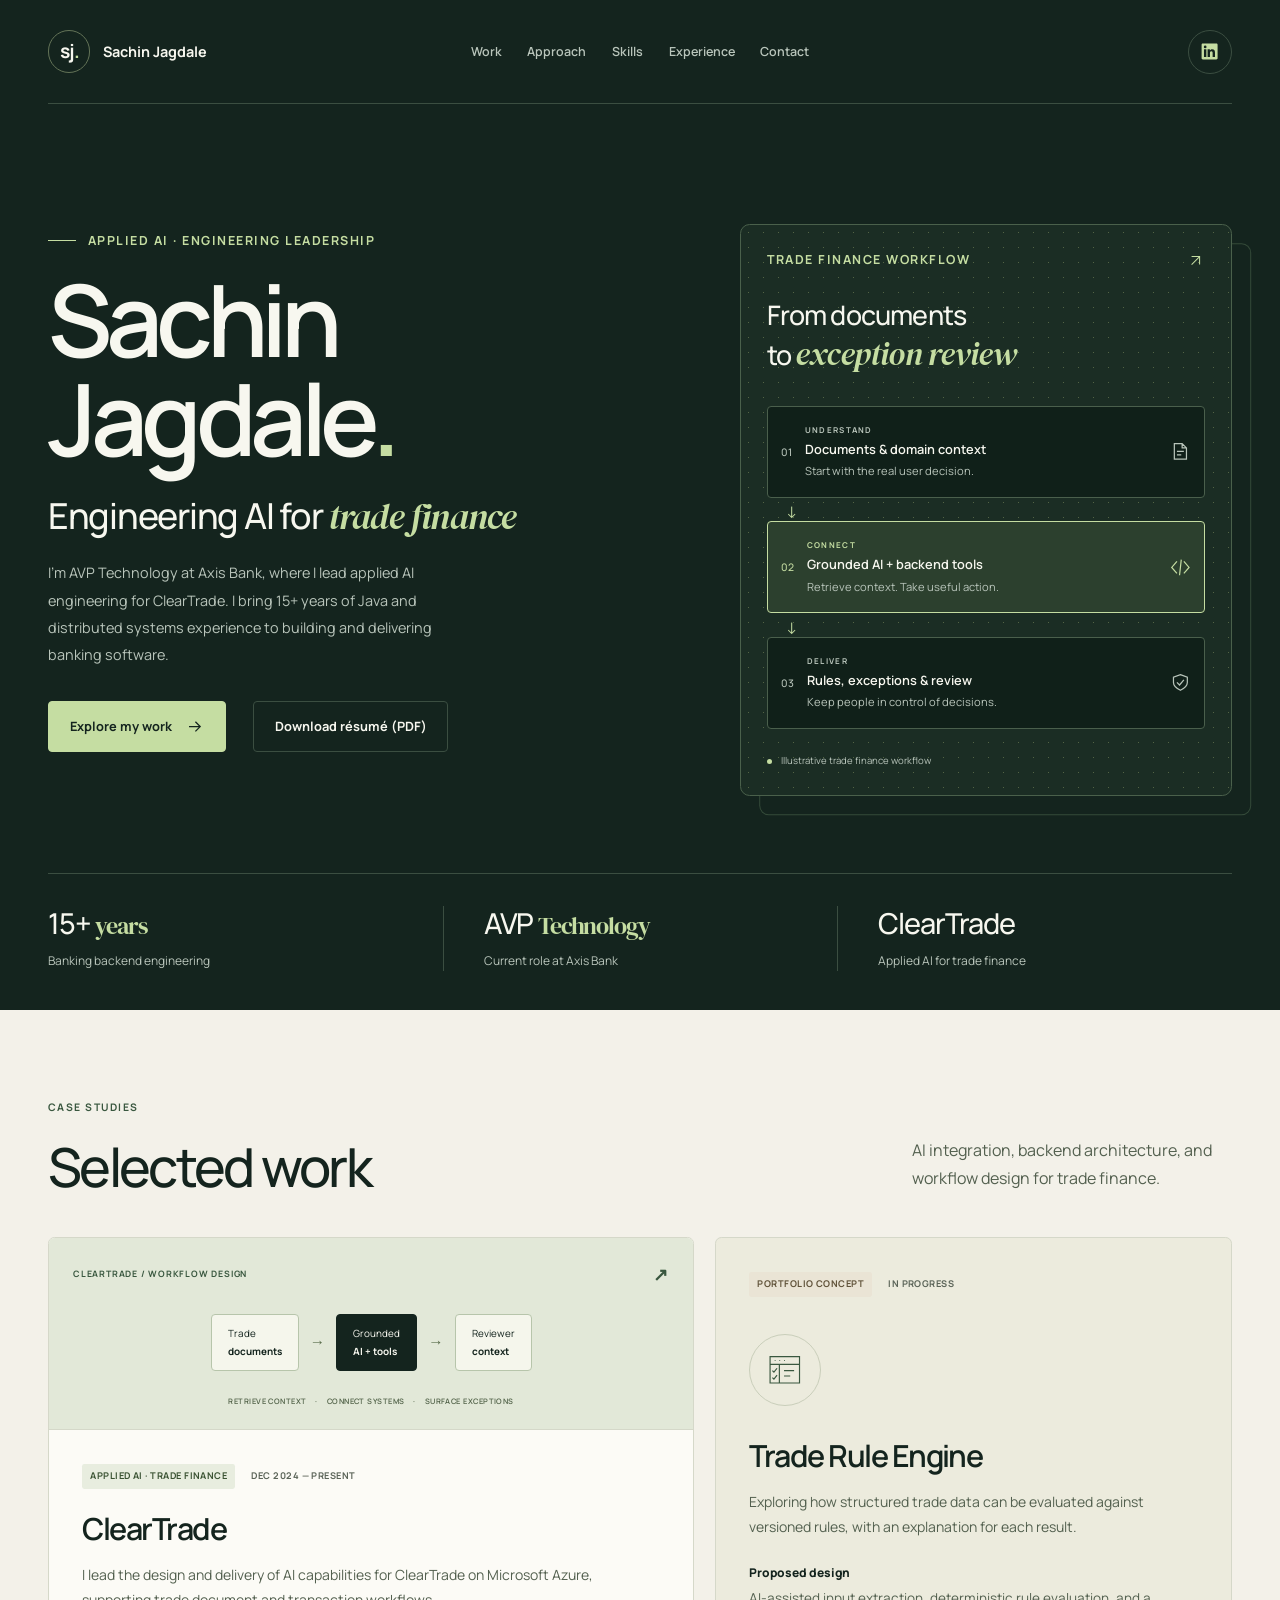
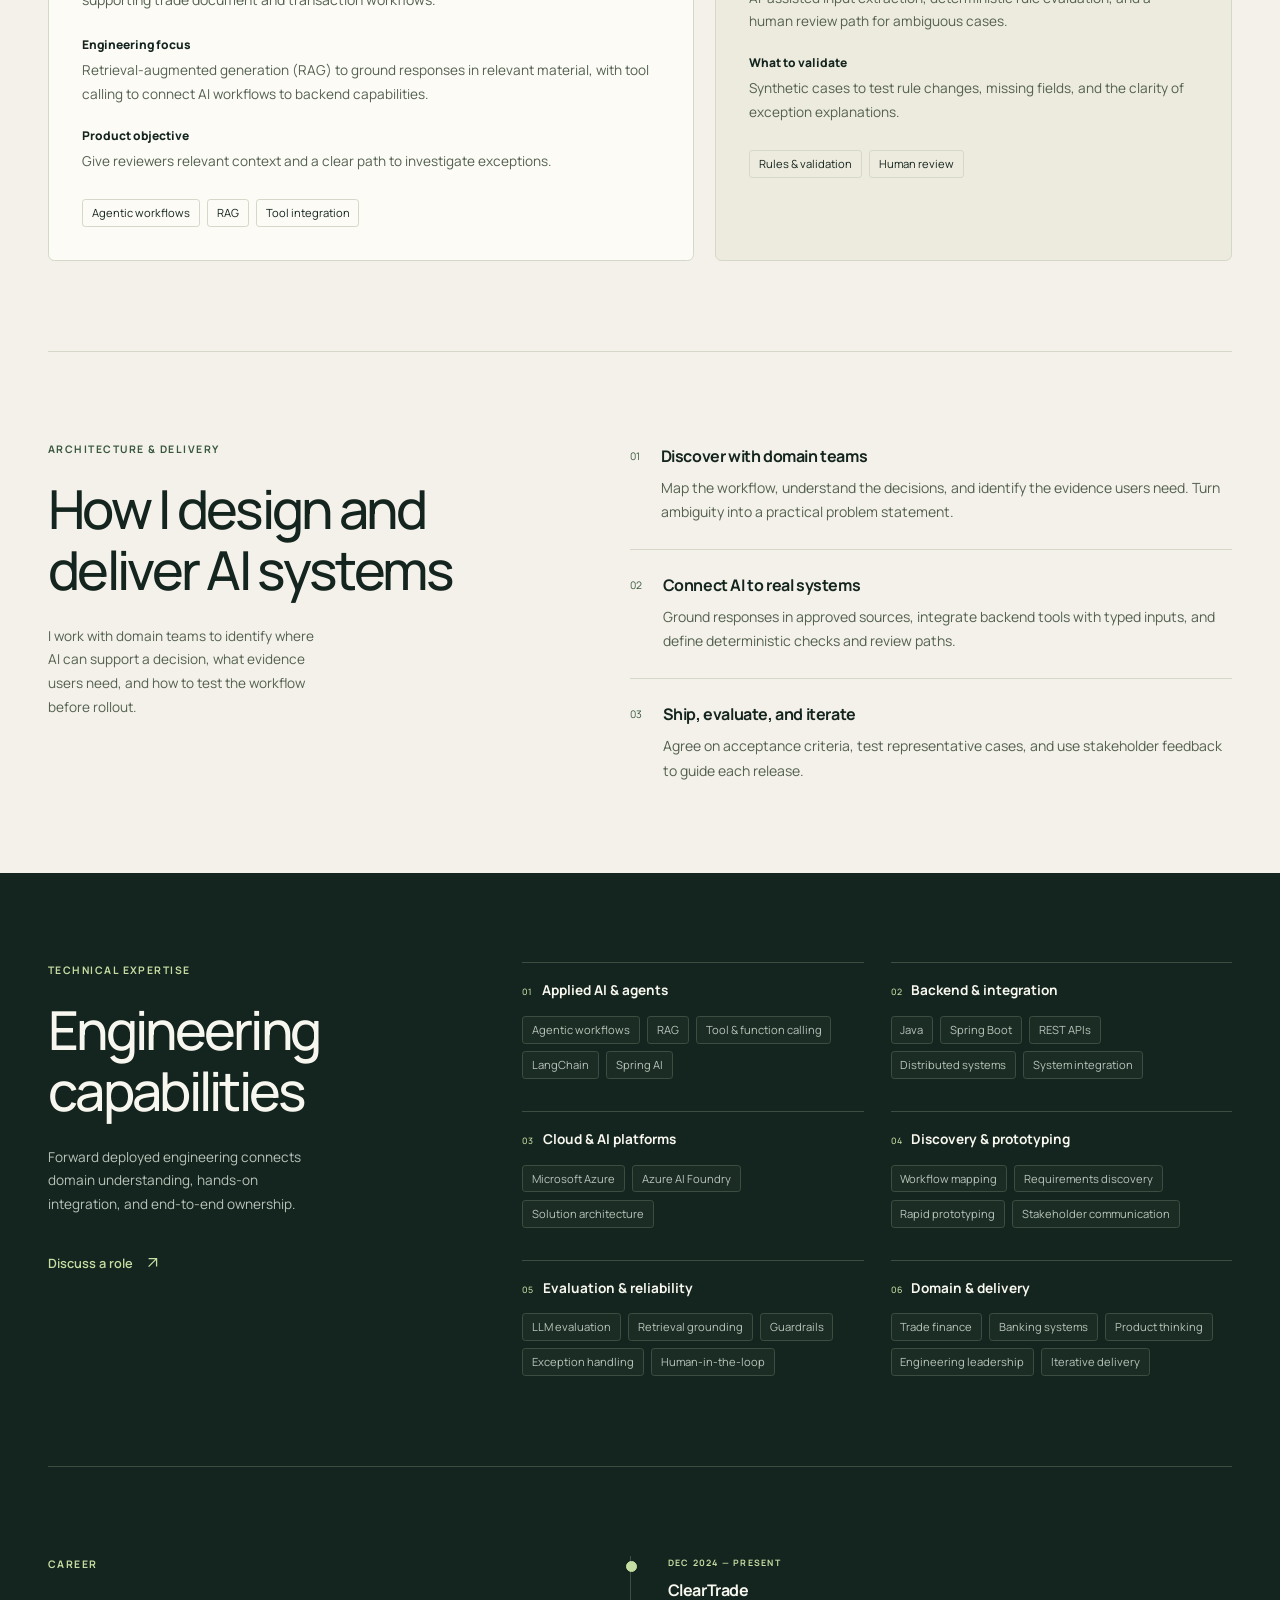
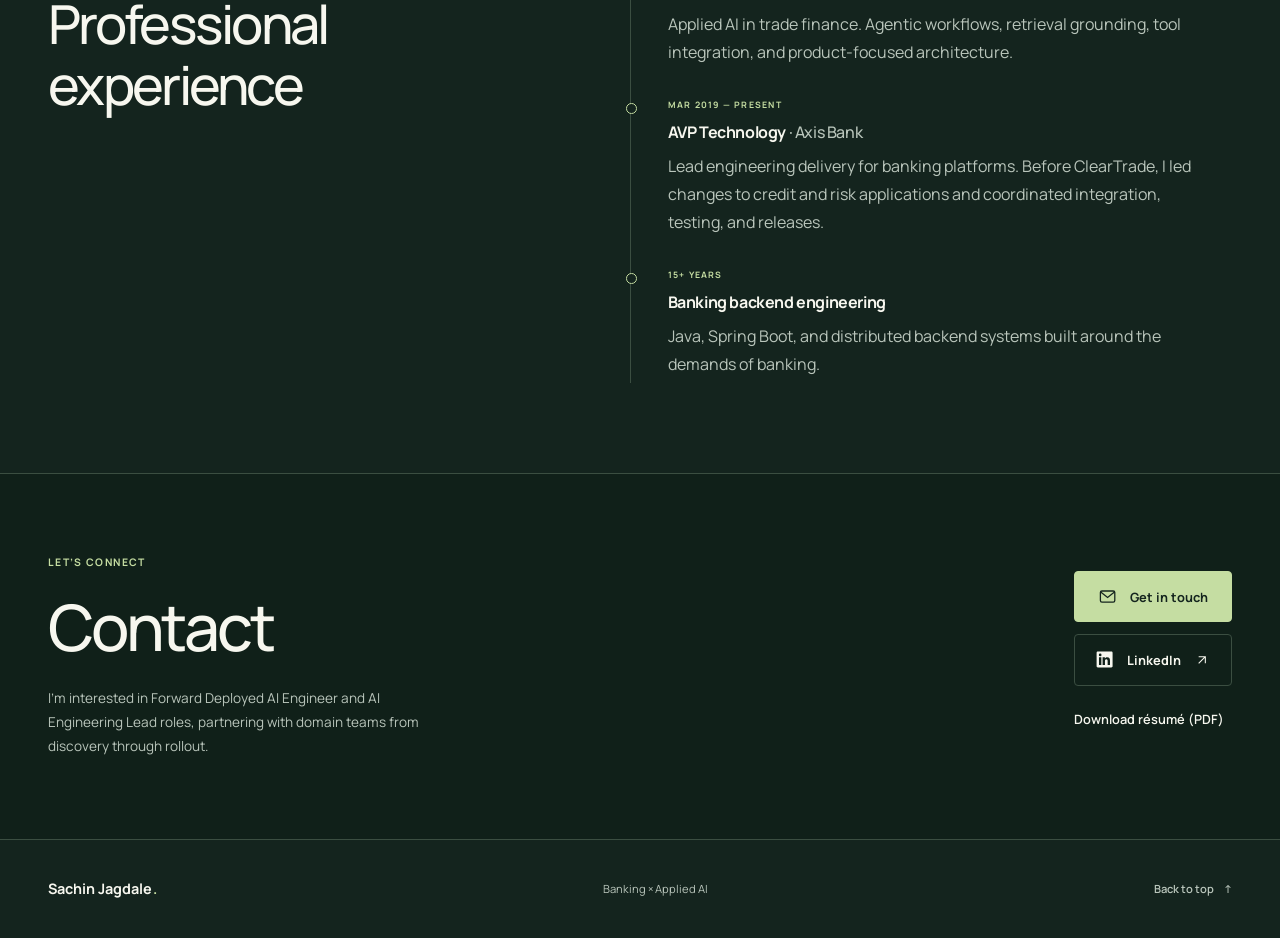
==== commit cb254621: "Refine portfolio positioning and add downloadable résumé" ====
--- a/portfolio/index.html
+++ b/portfolio/index.html
@@ -33,19 +33,19 @@
   <main id="main">
     <section class="hero shell" aria-labelledby="intro">
       <div class="hero-copy">
-        <p class="eyebrow"><span class="small-line" aria-hidden="true"></span> FORWARD DEPLOYED AI ENGINEERING</p>
+        <p class="eyebrow"><span class="small-line" aria-hidden="true"></span> APPLIED AI · ENGINEERING LEADERSHIP</p>
         <h1 id="intro">Sachin<br>Jagdale<span class="name-dot">.</span></h1>
-        <p class="hero-statement">Banking depth.<br><em>Applied AI. Real delivery.</em></p>
-        <p class="lede">AVP Technology at Axis Bank. I bring 15+ years of banking backend engineering to AI that works with the people, systems, and complexity of trade finance.</p>
+        <p class="hero-statement">Engineering AI for <em>trade finance</em></p>
+        <p class="lede">I’m AVP Technology at Axis Bank, where I lead applied AI engineering for ClearTrade. I bring 15+ years of Java and distributed systems experience to building and delivering banking software.</p>
         <div class="actions">
           <a class="button primary" href="#work">Explore my work <svg class="icon" viewBox="0 0 24 24" fill="none" stroke="currentColor" stroke-width="1.6" aria-hidden="true"><path d="M5 12h14m-6-6 6 6-6 6"/></svg></a>
-          <a class="text-link" href="https://www.linkedin.com/in/sachinj158" data-link="linkedin" target="_blank" rel="noopener noreferrer"><svg class="icon" viewBox="0 0 24 24" fill="currentColor" aria-hidden="true"><path d="M20.45 2H3.55C2.69 2 2 2.68 2 3.52v16.96c0 .84.69 1.52 1.55 1.52h16.9c.86 0 1.55-.68 1.55-1.52V3.52c0-.84-.69-1.52-1.55-1.52ZM7.93 18.75H4.98V9.2h2.95v9.55ZM6.46 7.9a1.71 1.71 0 1 1 0-3.42 1.71 1.71 0 0 1 0 3.42Zm12.29 10.85H15.8V14.1c0-1.11-.02-2.54-1.55-2.54-1.55 0-1.79 1.21-1.79 2.46v4.73H9.51V9.2h2.83v1.3h.04c.39-.74 1.35-1.52 2.78-1.52 2.98 0 3.59 1.96 3.59 4.51v5.26Z"/></svg> Let’s connect<span class="sr-only"> on LinkedIn (opens in a new tab)</span></a>
+          <a class="button secondary" href="./sachin-jagdale-resume.pdf" data-link="resume" download>Download résumé (PDF)</a>
         </div>
       </div>
 
       <figure class="flow">
-        <div class="flow-heading"><span class="eyebrow">THE ENGINEERING MINDSET</span><svg class="icon" viewBox="0 0 24 24" fill="none" stroke="currentColor" stroke-width="1.3" aria-hidden="true"><path d="m7 17 10-10M7 7h10v10"/></svg></div>
-        <p class="flow-title">From complex workflows<br>to <em>clear next steps.</em></p>
+        <div class="flow-heading"><span class="eyebrow">TRADE FINANCE WORKFLOW</span><svg class="icon" viewBox="0 0 24 24" fill="none" stroke="currentColor" stroke-width="1.3" aria-hidden="true"><path d="m7 17 10-10M7 7h10v10"/></svg></div>
+        <p class="flow-title">From documents<br>to <em>exception review</em></p>
         <ol class="flow-steps">
           <li><span class="node" aria-hidden="true">01</span><div><span class="flow-label">UNDERSTAND</span><strong>Documents &amp; domain context</strong><small>Start with the real user decision.</small></div><svg class="step-icon" viewBox="0 0 24 24" fill="none" stroke="currentColor" stroke-width="1.4" aria-hidden="true"><path d="M14 3H5v18h14V8l-5-5Z M14 3v5h5 M8 12h8 M8 16h5"/></svg></li>
           <li class="flow-ai"><span class="node" aria-hidden="true">02</span><div><span class="flow-label">CONNECT</span><strong>Grounded AI + backend tools</strong><small>Retrieve context. Take useful action.</small></div><svg class="step-icon" viewBox="0 0 24 24" fill="none" stroke="currentColor" stroke-width="1.4" aria-hidden="true"><path d="m8 5-6 7 6 7m8-14 6 7-6 7m-3-16-2 18"/></svg></li>
@@ -58,16 +58,16 @@
     <dl class="facts shell" aria-label="Career highlights">
       <div><dt>15+ <span>years</span></dt><dd>Banking backend engineering</dd></div>
       <div><dt>AVP <span>Technology</span></dt><dd>Current role at Axis Bank</dd></div>
-      <div><dt>Domain <span>× AI</span></dt><dd>Applied AI for trade finance</dd></div>
+      <div><dt>ClearTrade</dt><dd>Applied AI for trade finance</dd></div>
     </dl>
 
     <div class="light">
       <section class="shell section" id="work" aria-labelledby="work-title">
-        <div class="section-heading"><div><p class="eyebrow">01 / SELECTED WORK</p><h2 id="work-title">Built around<br><em>real complexity.</em></h2></div><p class="section-intro">Applying a banking engineer’s perspective to the next generation of trade finance workflows.</p></div>
+        <div class="section-heading"><div><p class="eyebrow">CASE STUDIES</p><h2 id="work-title">Selected work</h2></div><p class="section-intro">AI integration, backend architecture, and workflow design for trade finance.</p></div>
         <div class="projects">
           <article class="case case-featured">
             <div class="project-visual" aria-hidden="true"><div class="visual-heading"><span>CLEARTRADE / WORKFLOW DESIGN</span><span class="diagram-symbol">↗</span></div><div class="mini-flow"><span>Trade<br><strong>documents</strong></span><span class="connector">→</span><span class="mini-ai">Grounded<br><strong>AI + tools</strong></span><span class="connector">→</span><span>Reviewer<br><strong>context</strong></span></div><p>RETRIEVE CONTEXT <span>·</span> CONNECT SYSTEMS <span>·</span> SURFACE EXCEPTIONS</p></div>
-            <div class="case-body"><div class="case-meta"><span class="status">APPLIED AI · TRADE FINANCE</span><span>DEC 2024 — PRESENT</span></div><h3>ClearTrade</h3><p>Applying agentic AI to trade finance, where the right context and a clear view of exceptions help people review complex cases.</p><dl><dt>Engineering focus</dt><dd>Retrieval-augmented generation (RAG) to ground responses in relevant material, with tool calling to connect AI workflows to backend capabilities.</dd><dt>Product objective</dt><dd>Give reviewers relevant context and a clear path to investigate exceptions.</dd></dl><ul class="tags" aria-label="ClearTrade focus areas"><li>Agentic workflows</li><li>RAG</li><li>Tool integration</li></ul></div>
+            <div class="case-body"><div class="case-meta"><span class="status">APPLIED AI · TRADE FINANCE</span><span>DEC 2024 — PRESENT</span></div><h3>ClearTrade</h3><p>I lead the design and delivery of AI capabilities for ClearTrade on Microsoft Azure, supporting trade document and transaction workflows.</p><dl><dt>Engineering focus</dt><dd>Retrieval-augmented generation (RAG) to ground responses in relevant material, with tool calling to connect AI workflows to backend capabilities.</dd><dt>Product objective</dt><dd>Give reviewers relevant context and a clear path to investigate exceptions.</dd></dl><ul class="tags" aria-label="ClearTrade focus areas"><li>Agentic workflows</li><li>RAG</li><li>Tool integration</li></ul></div>
           </article>
           <article class="case case-concept">
             <div class="case-body"><div class="case-meta"><span class="status concept">PORTFOLIO CONCEPT</span><span>IN PROGRESS</span></div><div class="concept-symbol" aria-hidden="true"><svg viewBox="0 0 64 64" fill="none" stroke="currentColor" stroke-width="1.5"><path d="M13 15h38v34H13z M13 25h38 M25 25v24 M19 20h1 M25 20h1 M31 20h1 M31 33h13 M31 40h8"/><path d="m16 33 2 2 4-5m-6 12 2 2 4-5"/></svg></div><h3>Trade Rule Engine</h3><p>Exploring how structured trade data can be evaluated against versioned rules, with an explanation for each result.</p><dl><dt>Proposed design</dt><dd>AI-assisted input extraction, deterministic rule evaluation, and a human review path for ambiguous cases.</dd><dt>What to validate</dt><dd>Synthetic cases to test rule changes, missing fields, and the clarity of exception explanations.</dd></dl><ul class="tags" aria-label="Trade Rule Engine focus areas"><li>Rules &amp; validation</li><li>Human review</li></ul></div>
@@ -76,7 +76,7 @@
       </section>
 
       <section class="shell section approach" id="approach" aria-labelledby="approach-title">
-        <div class="approach-intro"><p class="eyebrow">02 / HOW I WORK</p><h2 id="approach-title">Close to the problem.<br><em>Own the delivery.</em></h2><p>Good AI engineering starts with understanding the work people actually do.</p></div>
+        <div class="approach-intro"><p class="eyebrow">ARCHITECTURE &amp; DELIVERY</p><h2 id="approach-title">How I design and deliver AI systems</h2><p>I work with domain teams to identify where AI can support a decision, what evidence users need, and how to test the workflow before rollout.</p></div>
         <ol class="principles">
           <li><span class="principle-number" aria-hidden="true">01</span><div><h3>Discover with domain teams</h3><p>Map the workflow, understand the decisions, and identify the evidence users need. Turn ambiguity into a practical problem statement.</p></div></li>
           <li><span class="principle-number" aria-hidden="true">02</span><div><h3>Connect AI to real systems</h3><p>Ground responses in approved sources, integrate backend tools with typed inputs, and define deterministic checks and review paths.</p></div></li>
@@ -86,7 +86,7 @@
     </div>
 
     <section class="shell section skills-section" id="skills" aria-labelledby="skills-title">
-      <div class="skills-intro"><p class="eyebrow">03 / FDE SKILLSET</p><h2 id="skills-title">The toolkit.<br><em>The delivery mindset.</em></h2><p>Forward deployed engineering connects domain understanding, hands-on integration, and end-to-end ownership.</p><a class="text-link" href="#contact">Let’s build something useful <svg class="icon" viewBox="0 0 24 24" fill="none" stroke="currentColor" stroke-width="1.6" aria-hidden="true"><path d="m7 17 10-10M7 7h10v10"/></svg></a></div>
+      <div class="skills-intro"><p class="eyebrow">TECHNICAL EXPERTISE</p><h2 id="skills-title">Engineering capabilities</h2><p>Forward deployed engineering connects domain understanding, hands-on integration, and end-to-end ownership.</p><a class="text-link" href="#contact">Discuss a role <svg class="icon" viewBox="0 0 24 24" fill="none" stroke="currentColor" stroke-width="1.6" aria-hidden="true"><path d="m7 17 10-10M7 7h10v10"/></svg></a></div>
       <dl class="skill-groups">
         <div><dt><span aria-hidden="true">01</span> Applied AI &amp; agents</dt><dd><ul class="tags"><li>Agentic workflows</li><li>RAG</li><li>Tool &amp; function calling</li><li>LangChain</li><li>Spring AI</li></ul></dd></div>
         <div><dt><span aria-hidden="true">02</span> Backend &amp; integration</dt><dd><ul class="tags"><li>Java</li><li>Spring Boot</li><li>REST APIs</li><li>Distributed systems</li><li>System integration</li></ul></dd></div>
@@ -98,16 +98,16 @@
     </section>
 
     <section class="shell section experience" id="experience" aria-labelledby="experience-title">
-      <div><p class="eyebrow">04 / EXPERIENCE</p><h2 id="experience-title">Banking foundations.<br><em>AI in practice.</em></h2></div>
+      <div><p class="eyebrow">CAREER</p><h2 id="experience-title">Professional experience</h2></div>
       <ol class="timeline" aria-label="Experience highlights">
         <li><p class="eyebrow"><time datetime="2024-12">DEC 2024</time> — PRESENT</p><div><h3>ClearTrade</h3><p>Applied AI in trade finance. Agentic workflows, retrieval grounding, tool integration, and product-focused architecture.</p></div></li>
-        <li><p class="eyebrow">CURRENT ROLE</p><div><h3>AVP Technology <span>· Axis Bank</span></h3><p>Banking technology, architecture, and engineering delivery leadership.</p></div></li>
+        <li><p class="eyebrow">MAR 2019 — PRESENT</p><div><h3>AVP Technology <span>· Axis Bank</span></h3><p>Lead engineering delivery for banking platforms. Before ClearTrade, I led changes to credit and risk applications and coordinated integration, testing, and releases.</p></div></li>
         <li><p class="eyebrow">15+ YEARS</p><div><h3>Banking backend engineering</h3><p>Java, Spring Boot, and distributed backend systems built around the demands of banking.</p></div></li>
       </ol>
     </section>
 
     <section class="contact" id="contact" aria-labelledby="contact-title">
-      <div class="shell contact-inner"><div><p class="eyebrow">LET’S CONNECT</p><h2 id="contact-title">Complex problem?<br><em>Let’s work on it.</em></h2><p>I’m interested in Forward Deployed AI Engineer and AI Engineering Lead roles, partnering with domain teams from discovery through rollout.</p></div><div class="contact-actions"><div class="actions" id="contact-links"><a class="button primary" href="mailto:sachinj158@gmail.com" data-link="email"><svg class="icon" viewBox="0 0 24 24" fill="none" stroke="currentColor" stroke-width="1.6" aria-hidden="true"><rect x="3" y="5" width="18" height="14" rx="2"/><path d="m3 6 9 7 9-7"/></svg> Get in touch</a><a class="button secondary" href="https://www.linkedin.com/in/sachinj158" data-link="linkedin" target="_blank" rel="noopener noreferrer"><svg class="icon" viewBox="0 0 24 24" fill="currentColor" aria-hidden="true"><path d="M20.45 2H3.55C2.69 2 2 2.68 2 3.52v16.96c0 .84.69 1.52 1.55 1.52h16.9c.86 0 1.55-.68 1.55-1.52V3.52c0-.84-.69-1.52-1.55-1.52ZM7.93 18.75H4.98V9.2h2.95v9.55ZM6.46 7.9a1.71 1.71 0 1 1 0-3.42 1.71 1.71 0 0 1 0 3.42Zm12.29 10.85H15.8V14.1c0-1.11-.02-2.54-1.55-2.54-1.55 0-1.79 1.21-1.79 2.46v4.73H9.51V9.2h2.83v1.3h.04c.39-.74 1.35-1.52 2.78-1.52 2.98 0 3.59 1.96 3.59 4.51v5.26Z"/></svg> LinkedIn<span class="sr-only"> (opens in a new tab)</span><svg class="icon icon-small" viewBox="0 0 24 24" fill="none" stroke="currentColor" stroke-width="1.6" aria-hidden="true"><path d="m7 17 10-10M7 7h10v10"/></svg></a><a class="text-link" data-link="resume" hidden>View résumé <span aria-hidden="true">↗</span></a></div><p class="contact-note" id="contact-note" hidden>Contact details are being updated.</p><span class="contact-caption">DOMAIN UNDERSTANDING. ENGINEERING OWNERSHIP.</span></div></div>
+      <div class="shell contact-inner"><div><p class="eyebrow">LET’S CONNECT</p><h2 id="contact-title">Contact</h2><p>I’m interested in Forward Deployed AI Engineer and AI Engineering Lead roles, partnering with domain teams from discovery through rollout.</p></div><div class="contact-actions"><div class="actions" id="contact-links"><a class="button primary" href="mailto:sachinj158@gmail.com" data-link="email"><svg class="icon" viewBox="0 0 24 24" fill="none" stroke="currentColor" stroke-width="1.6" aria-hidden="true"><rect x="3" y="5" width="18" height="14" rx="2"/><path d="m3 6 9 7 9-7"/></svg> Get in touch</a><a class="button secondary" href="https://www.linkedin.com/in/sachinj158" data-link="linkedin" target="_blank" rel="noopener noreferrer"><svg class="icon" viewBox="0 0 24 24" fill="currentColor" aria-hidden="true"><path d="M20.45 2H3.55C2.69 2 2 2.68 2 3.52v16.96c0 .84.69 1.52 1.55 1.52h16.9c.86 0 1.55-.68 1.55-1.52V3.52c0-.84-.69-1.52-1.55-1.52ZM7.93 18.75H4.98V9.2h2.95v9.55ZM6.46 7.9a1.71 1.71 0 1 1 0-3.42 1.71 1.71 0 0 1 0 3.42Zm12.29 10.85H15.8V14.1c0-1.11-.02-2.54-1.55-2.54-1.55 0-1.79 1.21-1.79 2.46v4.73H9.51V9.2h2.83v1.3h.04c.39-.74 1.35-1.52 2.78-1.52 2.98 0 3.59 1.96 3.59 4.51v5.26Z"/></svg> LinkedIn<span class="sr-only"> (opens in a new tab)</span><svg class="icon icon-small" viewBox="0 0 24 24" fill="none" stroke="currentColor" stroke-width="1.6" aria-hidden="true"><path d="m7 17 10-10M7 7h10v10"/></svg></a><a class="text-link" href="./sachin-jagdale-resume.pdf" data-link="resume" download>Download résumé (PDF)</a></div><p class="contact-note" id="contact-note" hidden>Contact details are being updated.</p></div></div>
     </section>
   </main>
   <footer class="shell footer"><a class="brand" href="#top">Sachin Jagdale<span class="name-dot" aria-hidden="true">.</span></a><span>Banking × Applied AI</span><a class="text-link" href="#top">Back to top <span aria-hidden="true">↑</span></a></footer>
--- a/portfolio/styles.css
+++ b/portfolio/styles.css
@@ -309,3 +309,15 @@
   html { scroll-behavior: auto; }
   *, *::before, *::after { animation: none !important; transition: none !important; }
 }
+
+.hero .eyebrow {
+  font-size: .78rem;
+  line-height: 1.5;
+}
+.section-intro,
+.timeline div > p {
+  font-size: 1rem;
+}
+@media (max-width: 400px) {
+  .hero .eyebrow { font-size: .72rem; }
+}
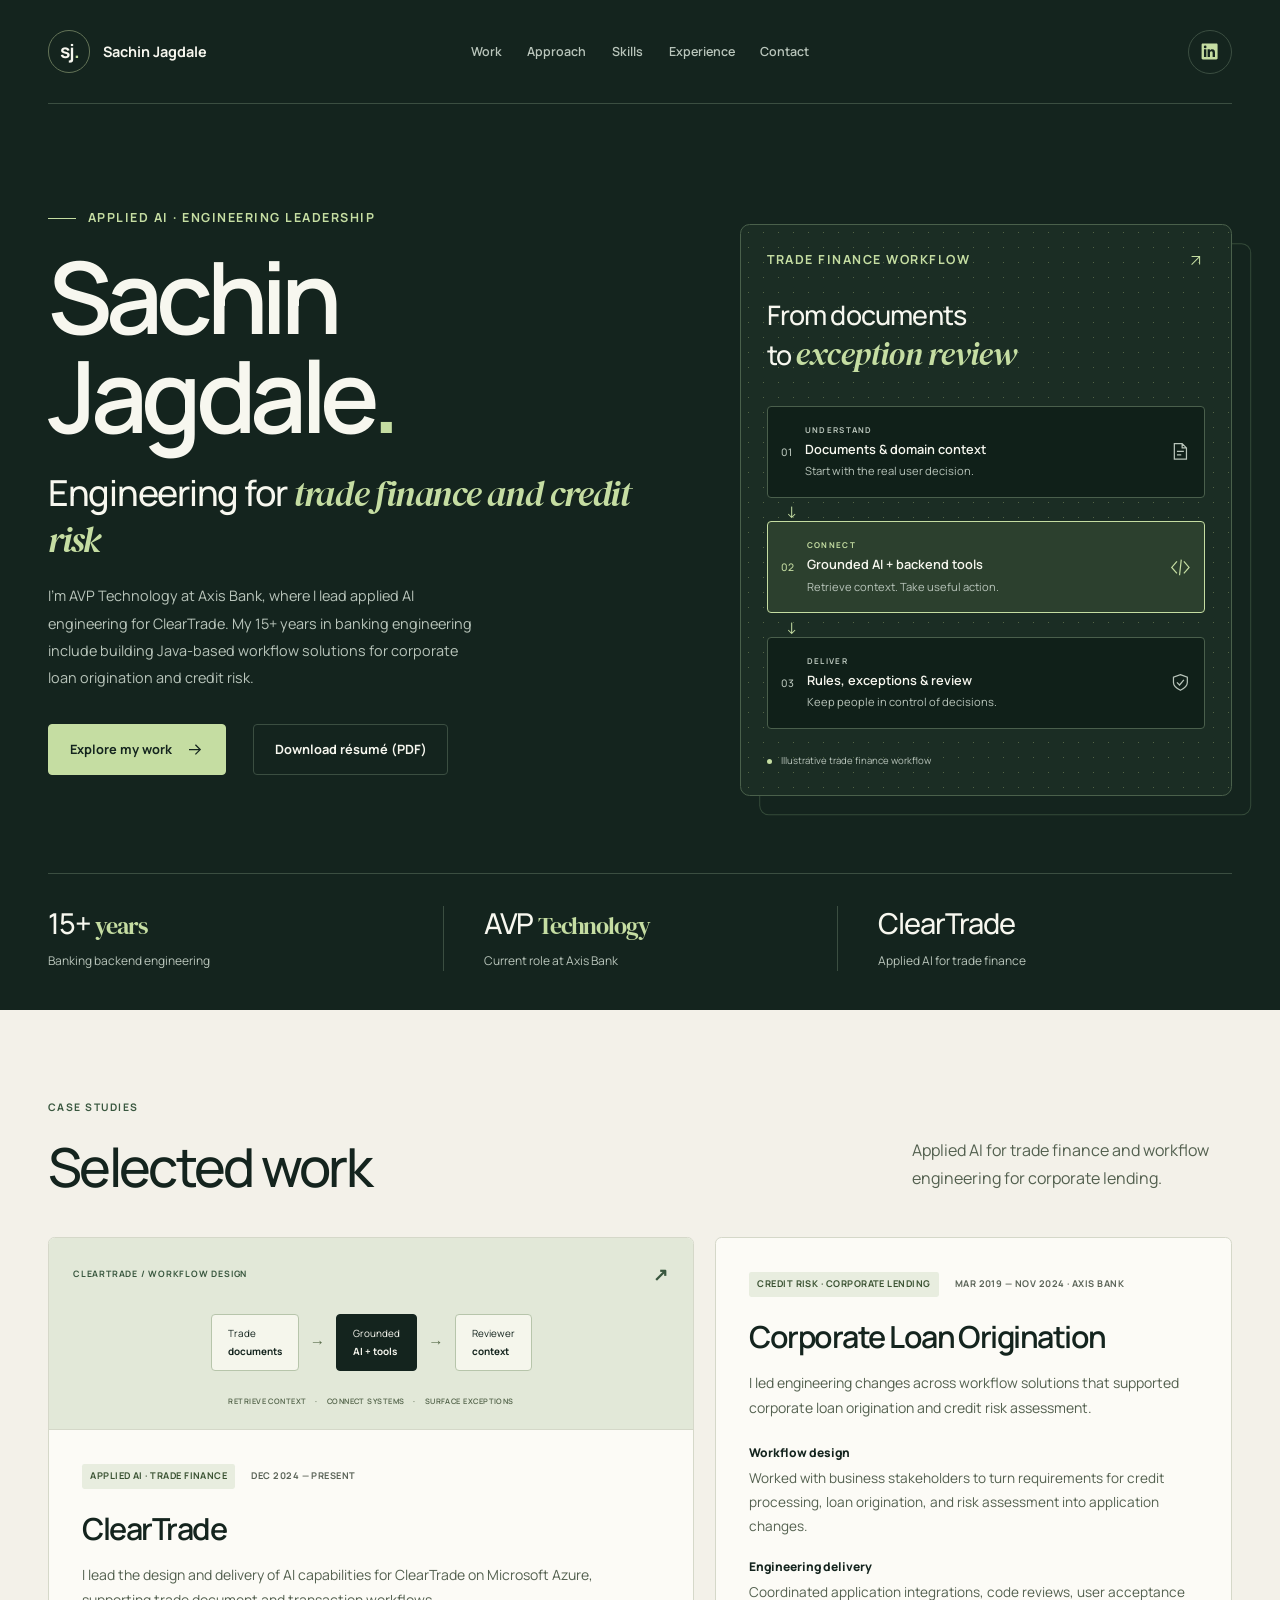
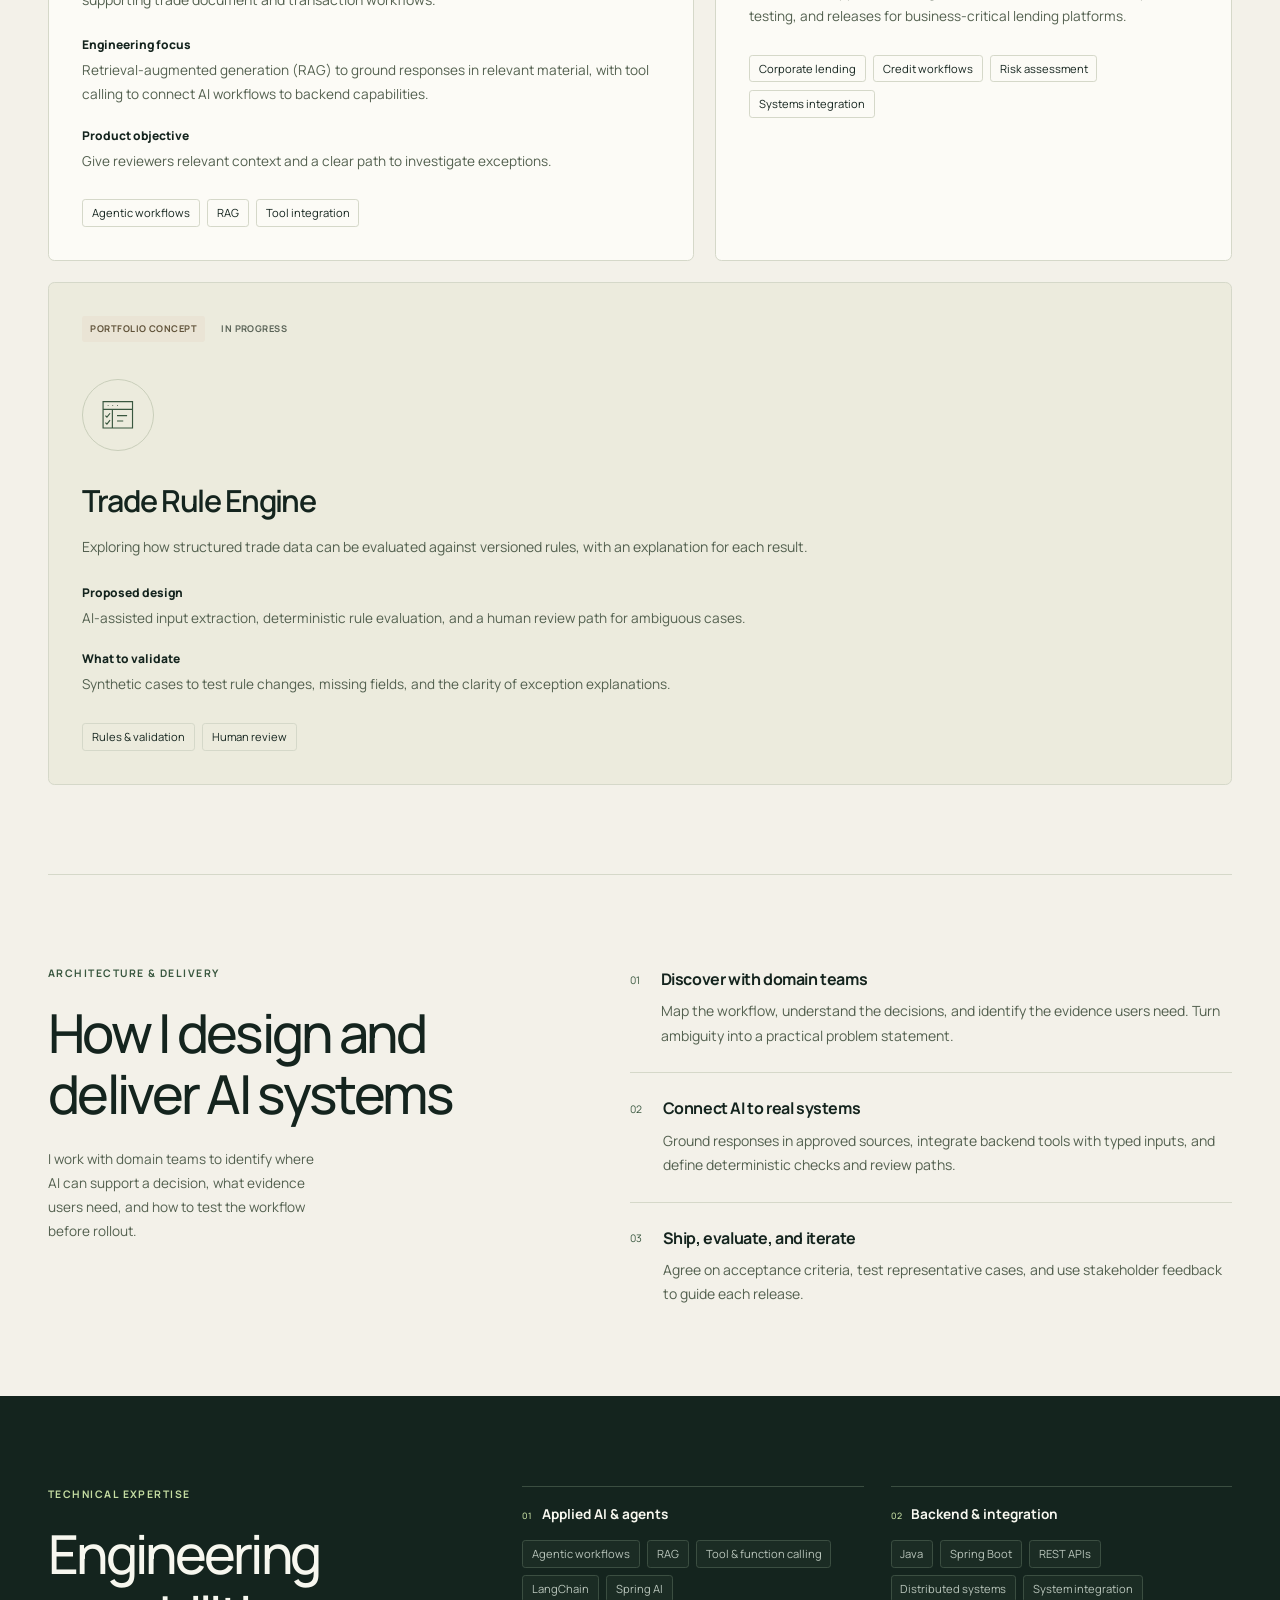
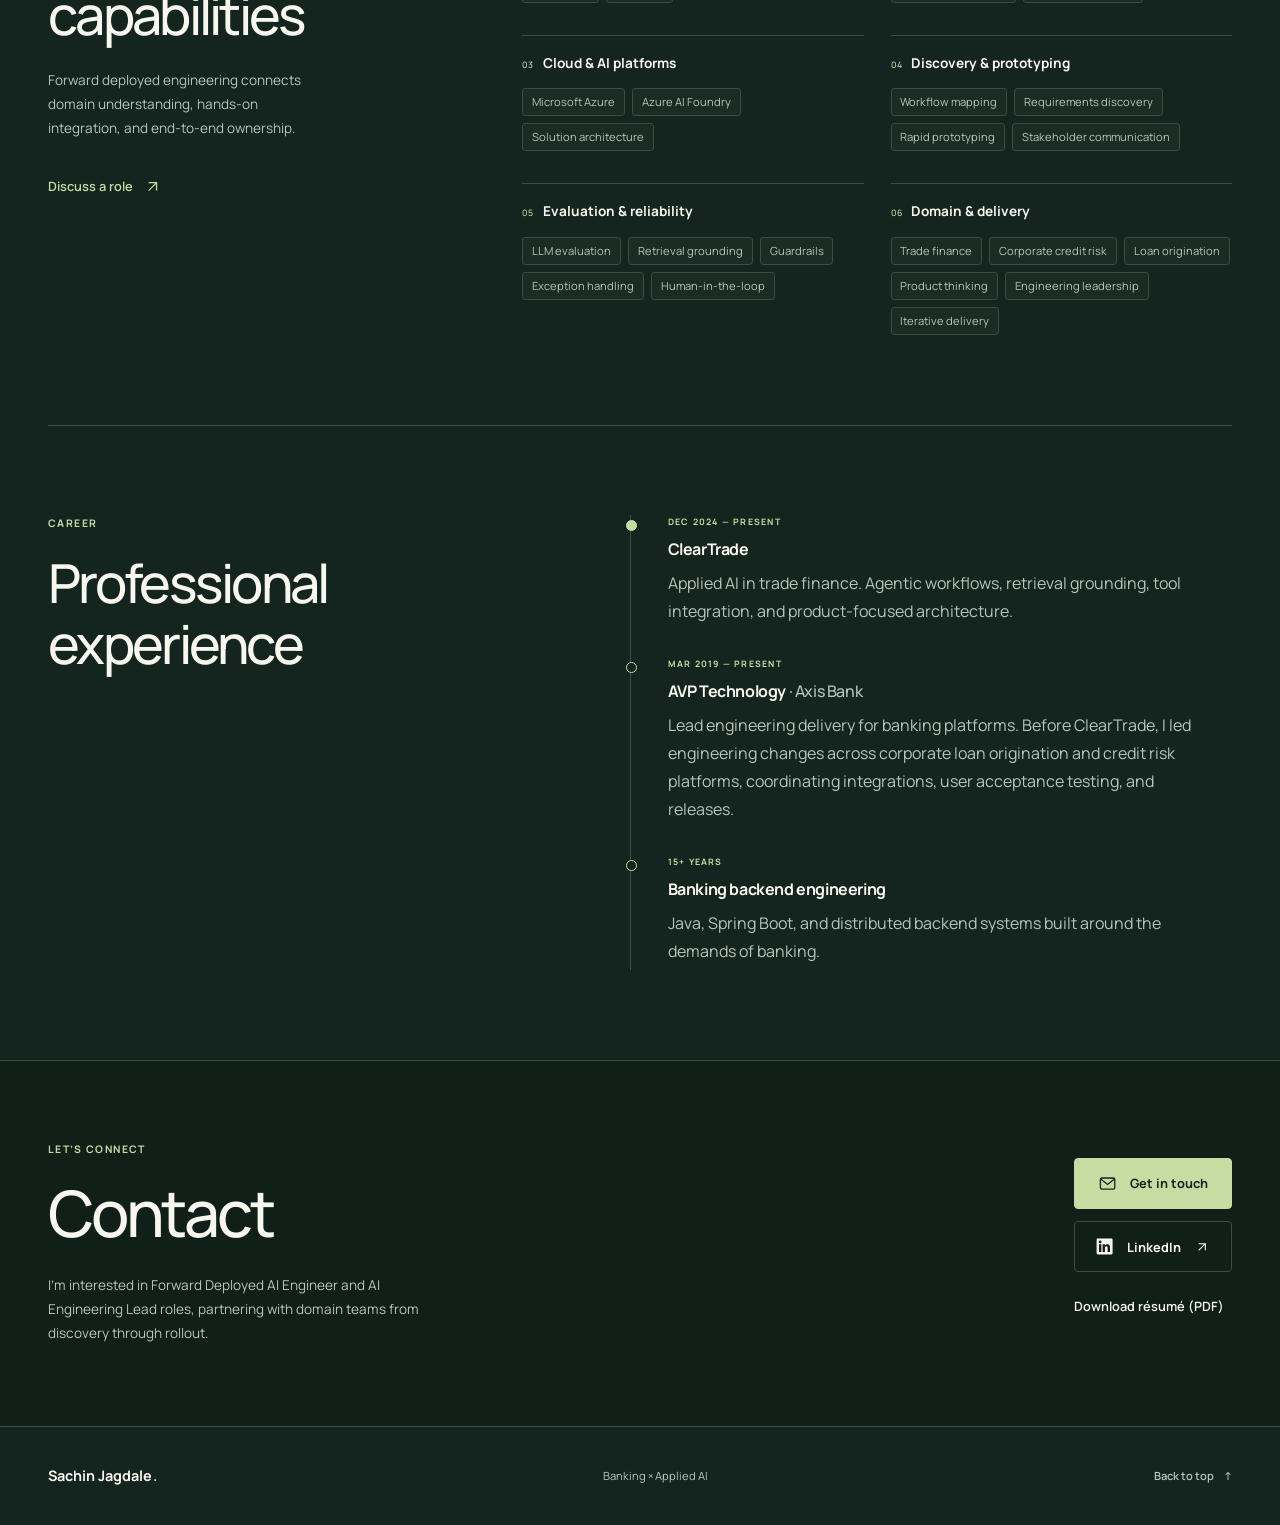
==== commit ca3f0bd7: "Highlight corporate credit risk and loan origination experience" ====
--- a/portfolio/index.html
+++ b/portfolio/index.html
@@ -3,11 +3,11 @@
 <head>
   <meta charset="utf-8">
   <meta name="viewport" content="width=device-width, initial-scale=1">
-  <meta name="description" content="Sachin Jagdale, AVP Technology at Axis Bank. 15+ years in banking engineering, now focused on forward deployed AI, agentic workflows, and trade finance.">
+  <meta name="description" content="Sachin Jagdale, AVP Technology at Axis Bank. 15+ years in banking engineering across corporate loan origination, credit risk, and applied AI for trade finance.">
   <meta name="theme-color" content="#14241e">
   <meta property="og:type" content="website">
   <meta property="og:title" content="Sachin Jagdale | Forward Deployed AI Engineering">
-  <meta property="og:description" content="Banking depth. Applied AI. From understanding the workflow to delivering the solution.">
+  <meta property="og:description" content="Engineering leadership across corporate credit risk, loan origination, and applied AI for trade finance.">
   <title>Sachin Jagdale | Forward Deployed AI Engineering</title>
   <link rel="icon" href="favicon.svg" type="image/svg+xml">
   <link rel="preload" href="fonts/manrope-latin.woff2" as="font" type="font/woff2" crossorigin>
@@ -35,8 +35,8 @@
       <div class="hero-copy">
         <p class="eyebrow"><span class="small-line" aria-hidden="true"></span> APPLIED AI · ENGINEERING LEADERSHIP</p>
         <h1 id="intro">Sachin<br>Jagdale<span class="name-dot">.</span></h1>
-        <p class="hero-statement">Engineering AI for <em>trade finance</em></p>
-        <p class="lede">I’m AVP Technology at Axis Bank, where I lead applied AI engineering for ClearTrade. I bring 15+ years of Java and distributed systems experience to building and delivering banking software.</p>
+        <p class="hero-statement">Engineering for <em>trade finance and credit risk</em></p>
+        <p class="lede">I’m AVP Technology at Axis Bank, where I lead applied AI engineering for ClearTrade. My 15+ years in banking engineering include building Java-based workflow solutions for corporate loan origination and credit risk.</p>
         <div class="actions">
           <a class="button primary" href="#work">Explore my work <svg class="icon" viewBox="0 0 24 24" fill="none" stroke="currentColor" stroke-width="1.6" aria-hidden="true"><path d="M5 12h14m-6-6 6 6-6 6"/></svg></a>
           <a class="button secondary" href="./sachin-jagdale-resume.pdf" data-link="resume" download>Download résumé (PDF)</a>
@@ -63,11 +63,27 @@
 
     <div class="light">
       <section class="shell section" id="work" aria-labelledby="work-title">
-        <div class="section-heading"><div><p class="eyebrow">CASE STUDIES</p><h2 id="work-title">Selected work</h2></div><p class="section-intro">AI integration, backend architecture, and workflow design for trade finance.</p></div>
+        <div class="section-heading"><div><p class="eyebrow">CASE STUDIES</p><h2 id="work-title">Selected work</h2></div><p class="section-intro">Applied AI for trade finance and workflow engineering for corporate lending.</p></div>
         <div class="projects">
           <article class="case case-featured">
             <div class="project-visual" aria-hidden="true"><div class="visual-heading"><span>CLEARTRADE / WORKFLOW DESIGN</span><span class="diagram-symbol">↗</span></div><div class="mini-flow"><span>Trade<br><strong>documents</strong></span><span class="connector">→</span><span class="mini-ai">Grounded<br><strong>AI + tools</strong></span><span class="connector">→</span><span>Reviewer<br><strong>context</strong></span></div><p>RETRIEVE CONTEXT <span>·</span> CONNECT SYSTEMS <span>·</span> SURFACE EXCEPTIONS</p></div>
             <div class="case-body"><div class="case-meta"><span class="status">APPLIED AI · TRADE FINANCE</span><span>DEC 2024 — PRESENT</span></div><h3>ClearTrade</h3><p>I lead the design and delivery of AI capabilities for ClearTrade on Microsoft Azure, supporting trade document and transaction workflows.</p><dl><dt>Engineering focus</dt><dd>Retrieval-augmented generation (RAG) to ground responses in relevant material, with tool calling to connect AI workflows to backend capabilities.</dd><dt>Product objective</dt><dd>Give reviewers relevant context and a clear path to investigate exceptions.</dd></dl><ul class="tags" aria-label="ClearTrade focus areas"><li>Agentic workflows</li><li>RAG</li><li>Tool integration</li></ul></div>
+          </article>
+          <article class="case" aria-labelledby="credit-title">
+            <div class="case-body">
+              <div class="case-meta"><span class="status">CREDIT RISK · CORPORATE LENDING</span><span>MAR 2019 — NOV 2024 · AXIS BANK</span></div>
+              <h3 id="credit-title">Corporate Loan Origination</h3>
+              <p>I led engineering changes across workflow solutions that supported corporate loan origination and credit risk assessment.</p>
+              <dl>
+                <dt>Workflow design</dt>
+                <dd>Worked with business stakeholders to turn requirements for credit processing, loan origination, and risk assessment into application changes.</dd>
+                <dt>Engineering delivery</dt>
+                <dd>Coordinated application integrations, code reviews, user acceptance testing, and releases for business-critical lending platforms.</dd>
+              </dl>
+              <ul class="tags" aria-label="Corporate loan origination focus areas">
+                <li>Corporate lending</li><li>Credit workflows</li><li>Risk assessment</li><li>Systems integration</li>
+              </ul>
+            </div>
           </article>
           <article class="case case-concept">
             <div class="case-body"><div class="case-meta"><span class="status concept">PORTFOLIO CONCEPT</span><span>IN PROGRESS</span></div><div class="concept-symbol" aria-hidden="true"><svg viewBox="0 0 64 64" fill="none" stroke="currentColor" stroke-width="1.5"><path d="M13 15h38v34H13z M13 25h38 M25 25v24 M19 20h1 M25 20h1 M31 20h1 M31 33h13 M31 40h8"/><path d="m16 33 2 2 4-5m-6 12 2 2 4-5"/></svg></div><h3>Trade Rule Engine</h3><p>Exploring how structured trade data can be evaluated against versioned rules, with an explanation for each result.</p><dl><dt>Proposed design</dt><dd>AI-assisted input extraction, deterministic rule evaluation, and a human review path for ambiguous cases.</dd><dt>What to validate</dt><dd>Synthetic cases to test rule changes, missing fields, and the clarity of exception explanations.</dd></dl><ul class="tags" aria-label="Trade Rule Engine focus areas"><li>Rules &amp; validation</li><li>Human review</li></ul></div>
@@ -93,7 +109,7 @@
         <div><dt><span aria-hidden="true">03</span> Cloud &amp; AI platforms</dt><dd><ul class="tags"><li>Microsoft Azure</li><li>Azure AI Foundry</li><li>Solution architecture</li></ul></dd></div>
         <div><dt><span aria-hidden="true">04</span> Discovery &amp; prototyping</dt><dd><ul class="tags"><li>Workflow mapping</li><li>Requirements discovery</li><li>Rapid prototyping</li><li>Stakeholder communication</li></ul></dd></div>
         <div><dt><span aria-hidden="true">05</span> Evaluation &amp; reliability</dt><dd><ul class="tags"><li>LLM evaluation</li><li>Retrieval grounding</li><li>Guardrails</li><li>Exception handling</li><li>Human-in-the-loop</li></ul></dd></div>
-        <div><dt><span aria-hidden="true">06</span> Domain &amp; delivery</dt><dd><ul class="tags"><li>Trade finance</li><li>Banking systems</li><li>Product thinking</li><li>Engineering leadership</li><li>Iterative delivery</li></ul></dd></div>
+        <div><dt><span aria-hidden="true">06</span> Domain &amp; delivery</dt><dd><ul class="tags"><li>Trade finance</li><li>Corporate credit risk</li><li>Loan origination</li><li>Product thinking</li><li>Engineering leadership</li><li>Iterative delivery</li></ul></dd></div>
       </dl>
     </section>
 
@@ -101,7 +117,7 @@
       <div><p class="eyebrow">CAREER</p><h2 id="experience-title">Professional experience</h2></div>
       <ol class="timeline" aria-label="Experience highlights">
         <li><p class="eyebrow"><time datetime="2024-12">DEC 2024</time> — PRESENT</p><div><h3>ClearTrade</h3><p>Applied AI in trade finance. Agentic workflows, retrieval grounding, tool integration, and product-focused architecture.</p></div></li>
-        <li><p class="eyebrow">MAR 2019 — PRESENT</p><div><h3>AVP Technology <span>· Axis Bank</span></h3><p>Lead engineering delivery for banking platforms. Before ClearTrade, I led changes to credit and risk applications and coordinated integration, testing, and releases.</p></div></li>
+        <li><p class="eyebrow">MAR 2019 — PRESENT</p><div><h3>AVP Technology <span>· Axis Bank</span></h3><p>Lead engineering delivery for banking platforms. Before ClearTrade, I led engineering changes across corporate loan origination and credit risk platforms, coordinating integrations, user acceptance testing, and releases.</p></div></li>
         <li><p class="eyebrow">15+ YEARS</p><div><h3>Banking backend engineering</h3><p>Java, Spring Boot, and distributed backend systems built around the demands of banking.</p></div></li>
       </ol>
     </section>
--- a/portfolio/styles.css
+++ b/portfolio/styles.css
@@ -139,7 +139,7 @@
 .tags { display: flex; align-items: start; flex-wrap: wrap; gap: .45rem; padding: 0; list-style: none; }
 .tags li { padding: .25rem .55rem; border: 1px solid var(--paper-line); border-radius: .2rem; font-size: .7rem; line-height: 1.6; }
 .case .tags { margin-top: 1.6rem; }
-.case-concept { background: #ecebdd; }
+.case-concept { grid-column: 1 / -1; background: #ecebdd; }
 .concept-symbol { display: grid; place-items: center; width: 4.5rem; height: 4.5rem; border: 1px solid #c9ceba; border-radius: 50%; margin-block: 2.3rem 1.8rem; color: var(--forest); }
 .concept-symbol svg { width: 3.1rem; height: 3.1rem; }
 .approach { display: grid; grid-template-columns: 1fr 1.2fr; gap: 5rem; border-top: 1px solid var(--paper-line); }
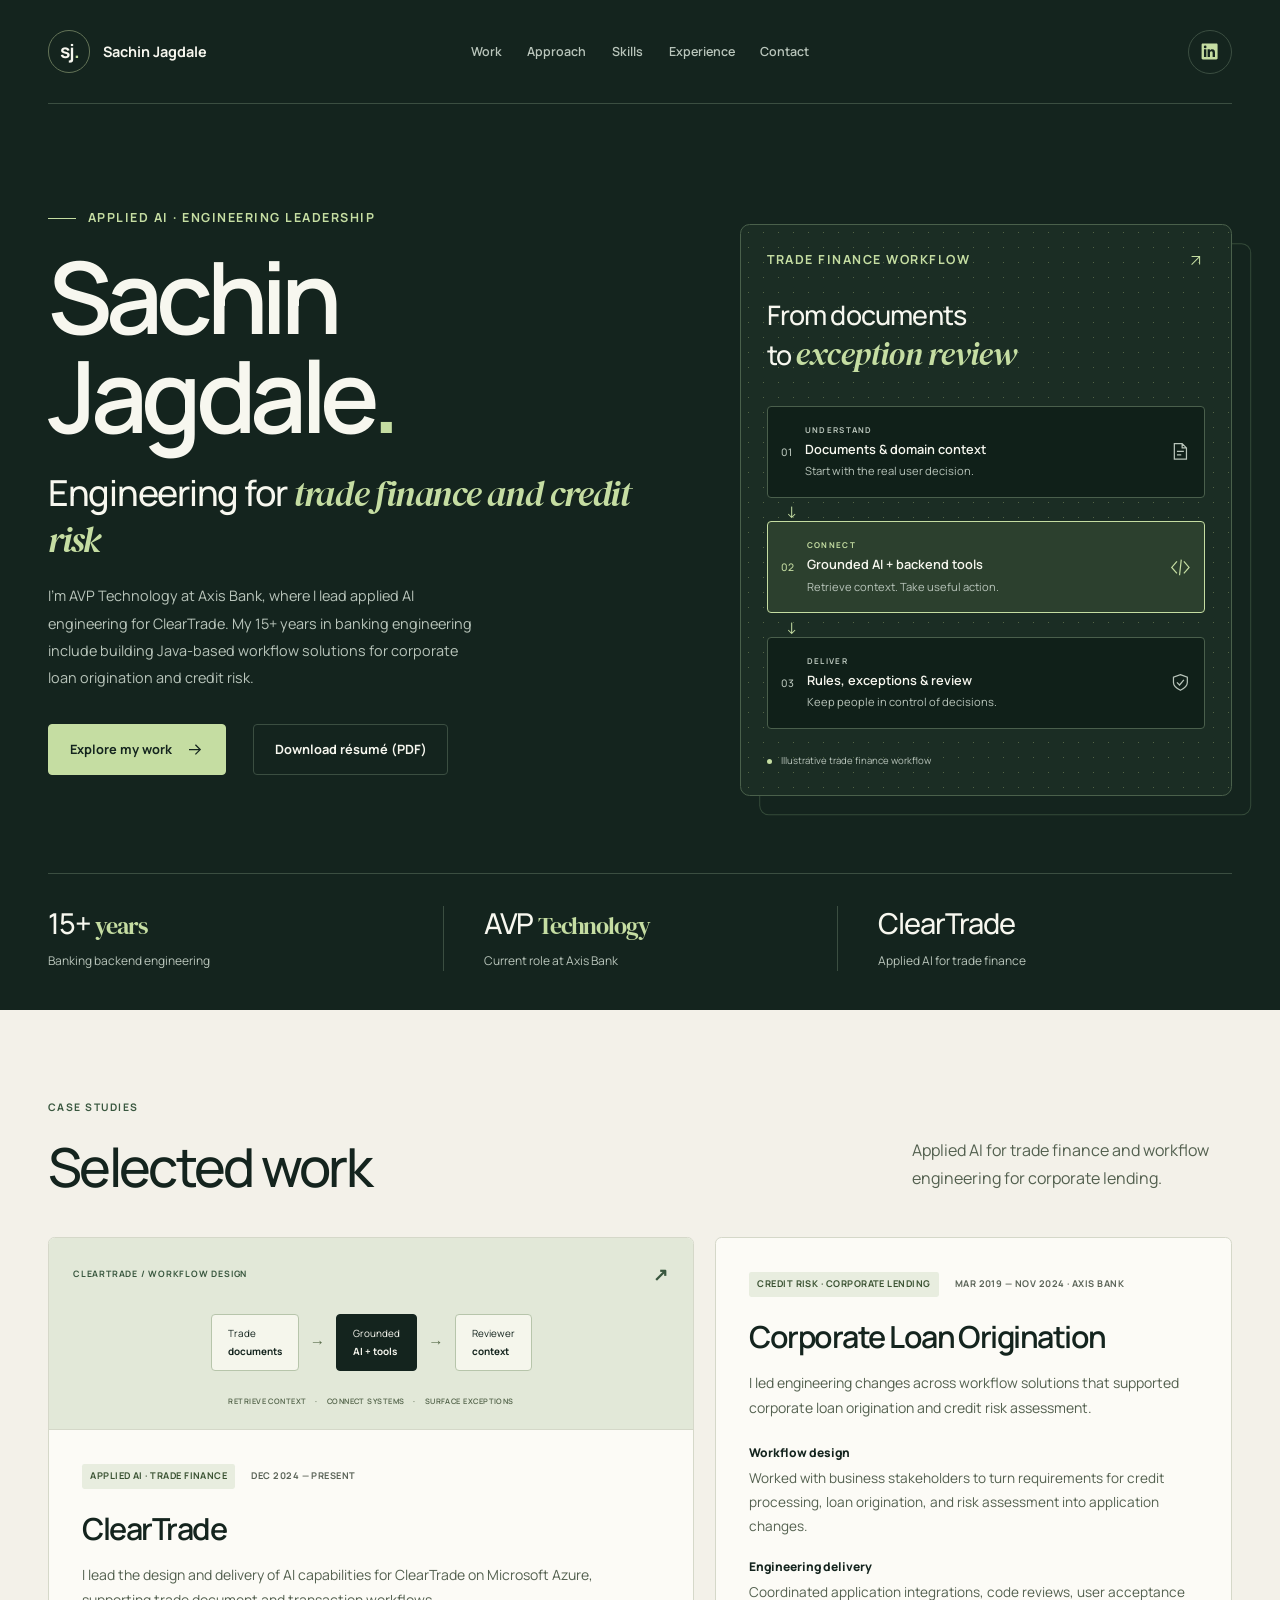
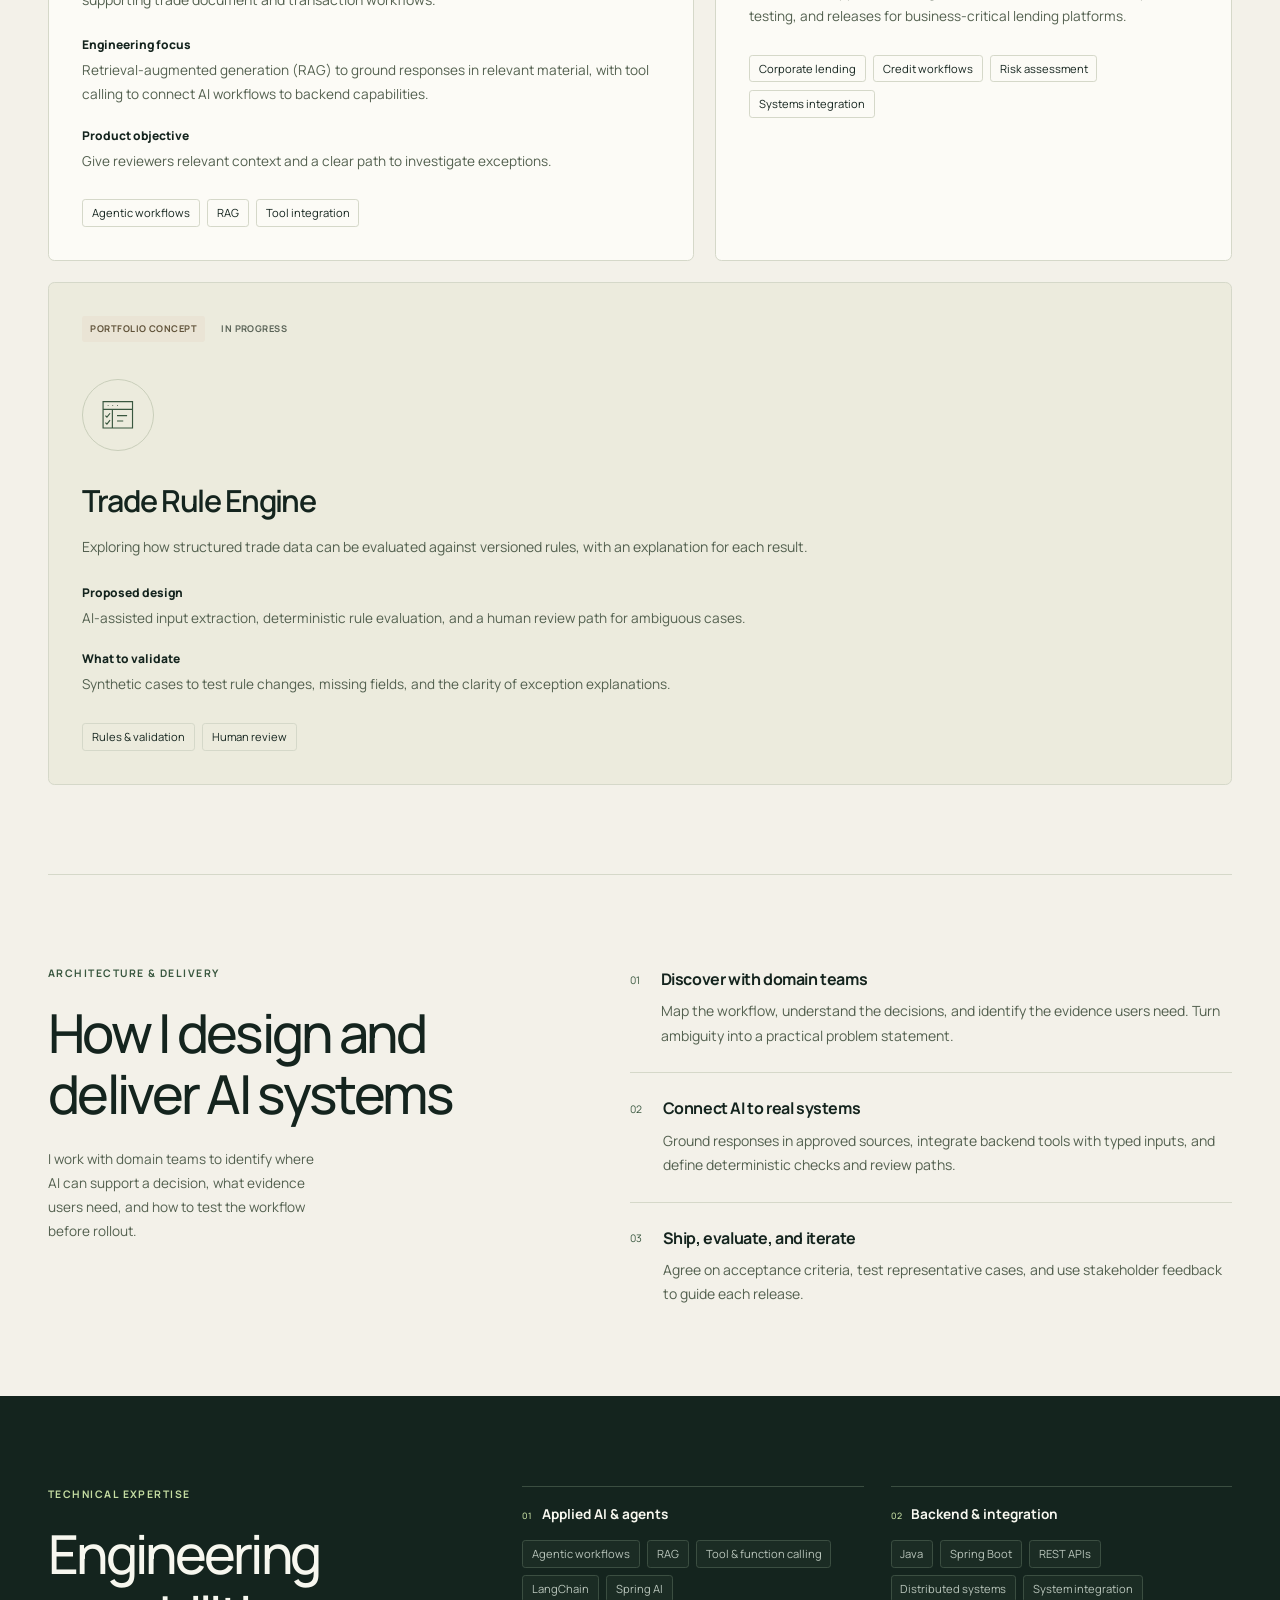
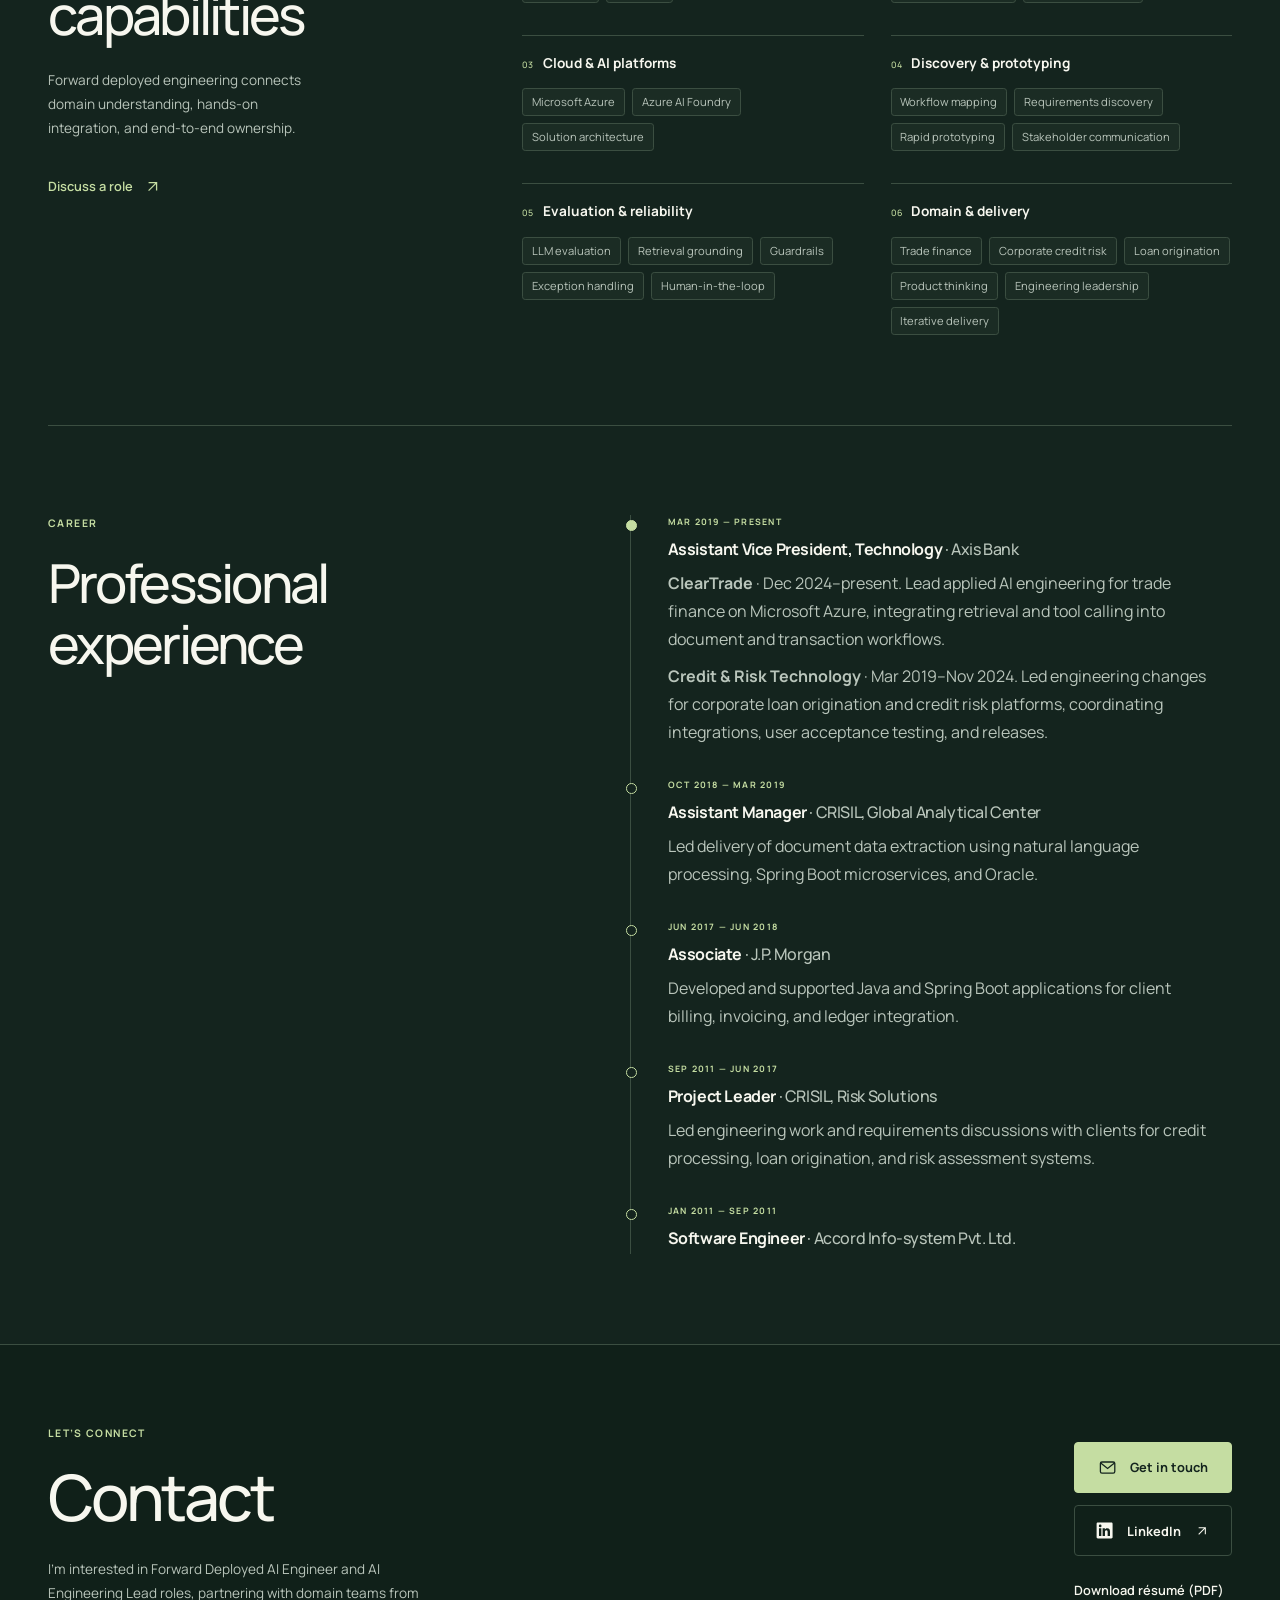
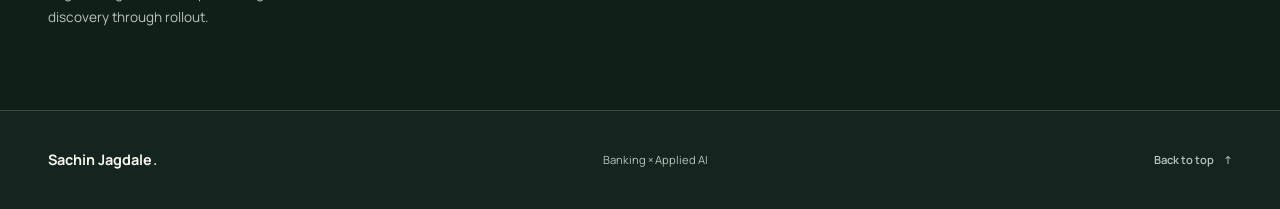
==== commit 4629a7ff: "Present professional experience as an employment timeline" ====
--- a/portfolio/index.html
+++ b/portfolio/index.html
@@ -115,10 +115,31 @@
 
     <section class="shell section experience" id="experience" aria-labelledby="experience-title">
       <div><p class="eyebrow">CAREER</p><h2 id="experience-title">Professional experience</h2></div>
-      <ol class="timeline" aria-label="Experience highlights">
-        <li><p class="eyebrow"><time datetime="2024-12">DEC 2024</time> — PRESENT</p><div><h3>ClearTrade</h3><p>Applied AI in trade finance. Agentic workflows, retrieval grounding, tool integration, and product-focused architecture.</p></div></li>
-        <li><p class="eyebrow">MAR 2019 — PRESENT</p><div><h3>AVP Technology <span>· Axis Bank</span></h3><p>Lead engineering delivery for banking platforms. Before ClearTrade, I led engineering changes across corporate loan origination and credit risk platforms, coordinating integrations, user acceptance testing, and releases.</p></div></li>
-        <li><p class="eyebrow">15+ YEARS</p><div><h3>Banking backend engineering</h3><p>Java, Spring Boot, and distributed backend systems built around the demands of banking.</p></div></li>
+      <ol class="timeline" aria-label="Employment history, most recent first">
+        <li>
+          <p class="eyebrow"><time datetime="2019-03">MAR 2019</time> — PRESENT</p>
+          <div>
+            <h3>Assistant Vice President, Technology <span>· Axis Bank</span></h3>
+            <p><strong>ClearTrade</strong> · Dec 2024–present. Lead applied AI engineering for trade finance on Microsoft Azure, integrating retrieval and tool calling into document and transaction workflows.</p>
+            <p><strong>Credit &amp; Risk Technology</strong> · Mar 2019–Nov 2024. Led engineering changes for corporate loan origination and credit risk platforms, coordinating integrations, user acceptance testing, and releases.</p>
+          </div>
+        </li>
+        <li>
+          <p class="eyebrow"><time datetime="2018-10">OCT 2018</time> — <time datetime="2019-03">MAR 2019</time></p>
+          <div><h3>Assistant Manager <span>· CRISIL, Global Analytical Center</span></h3><p>Led delivery of document data extraction using natural language processing, Spring Boot microservices, and Oracle.</p></div>
+        </li>
+        <li>
+          <p class="eyebrow"><time datetime="2017-06">JUN 2017</time> — <time datetime="2018-06">JUN 2018</time></p>
+          <div><h3>Associate <span>· J.P. Morgan</span></h3><p>Developed and supported Java and Spring Boot applications for client billing, invoicing, and ledger integration.</p></div>
+        </li>
+        <li>
+          <p class="eyebrow"><time datetime="2011-09">SEP 2011</time> — <time datetime="2017-06">JUN 2017</time></p>
+          <div><h3>Project Leader <span>· CRISIL, Risk Solutions</span></h3><p>Led engineering work and requirements discussions with clients for credit processing, loan origination, and risk assessment systems.</p></div>
+        </li>
+        <li>
+          <p class="eyebrow"><time datetime="2011-01">JAN 2011</time> — <time datetime="2011-09">SEP 2011</time></p>
+          <div><h3>Software Engineer <span>· Accord Info-system Pvt. Ltd.</span></h3></div>
+        </li>
       </ol>
     </section>
 
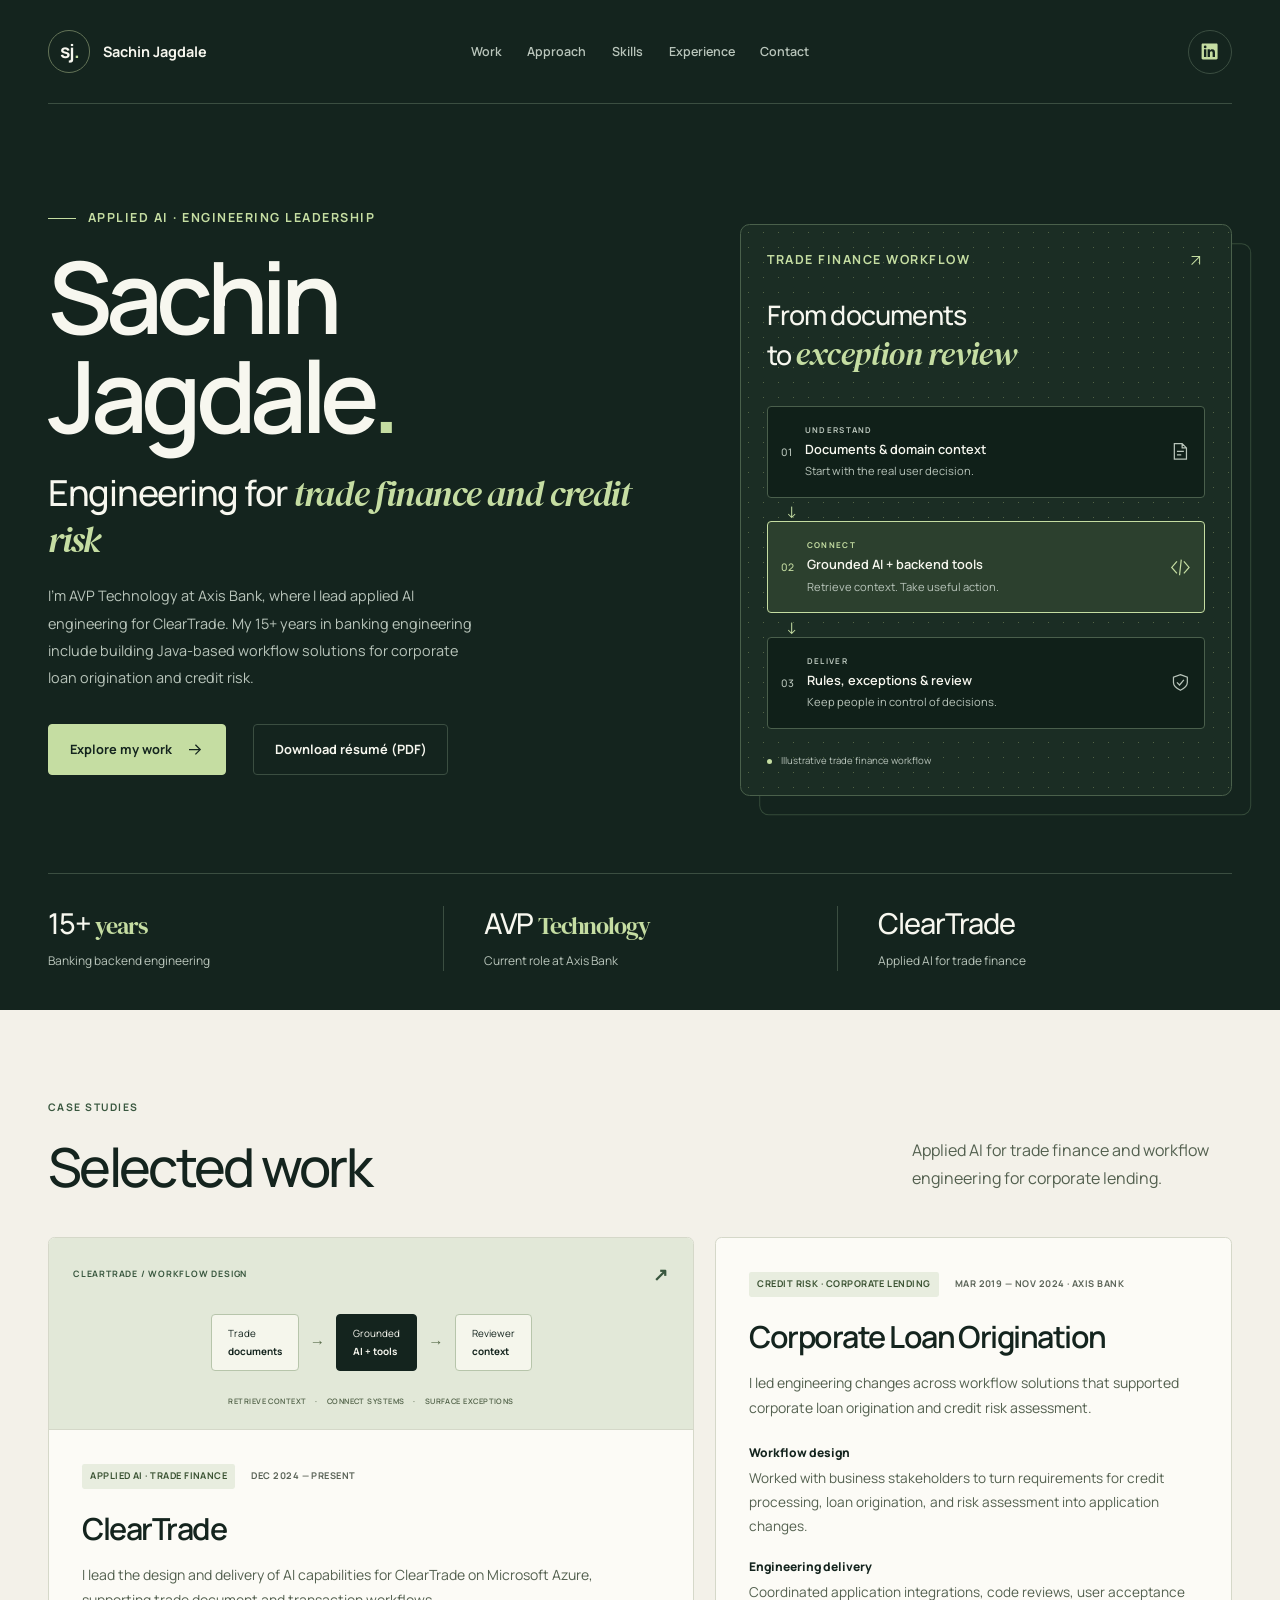
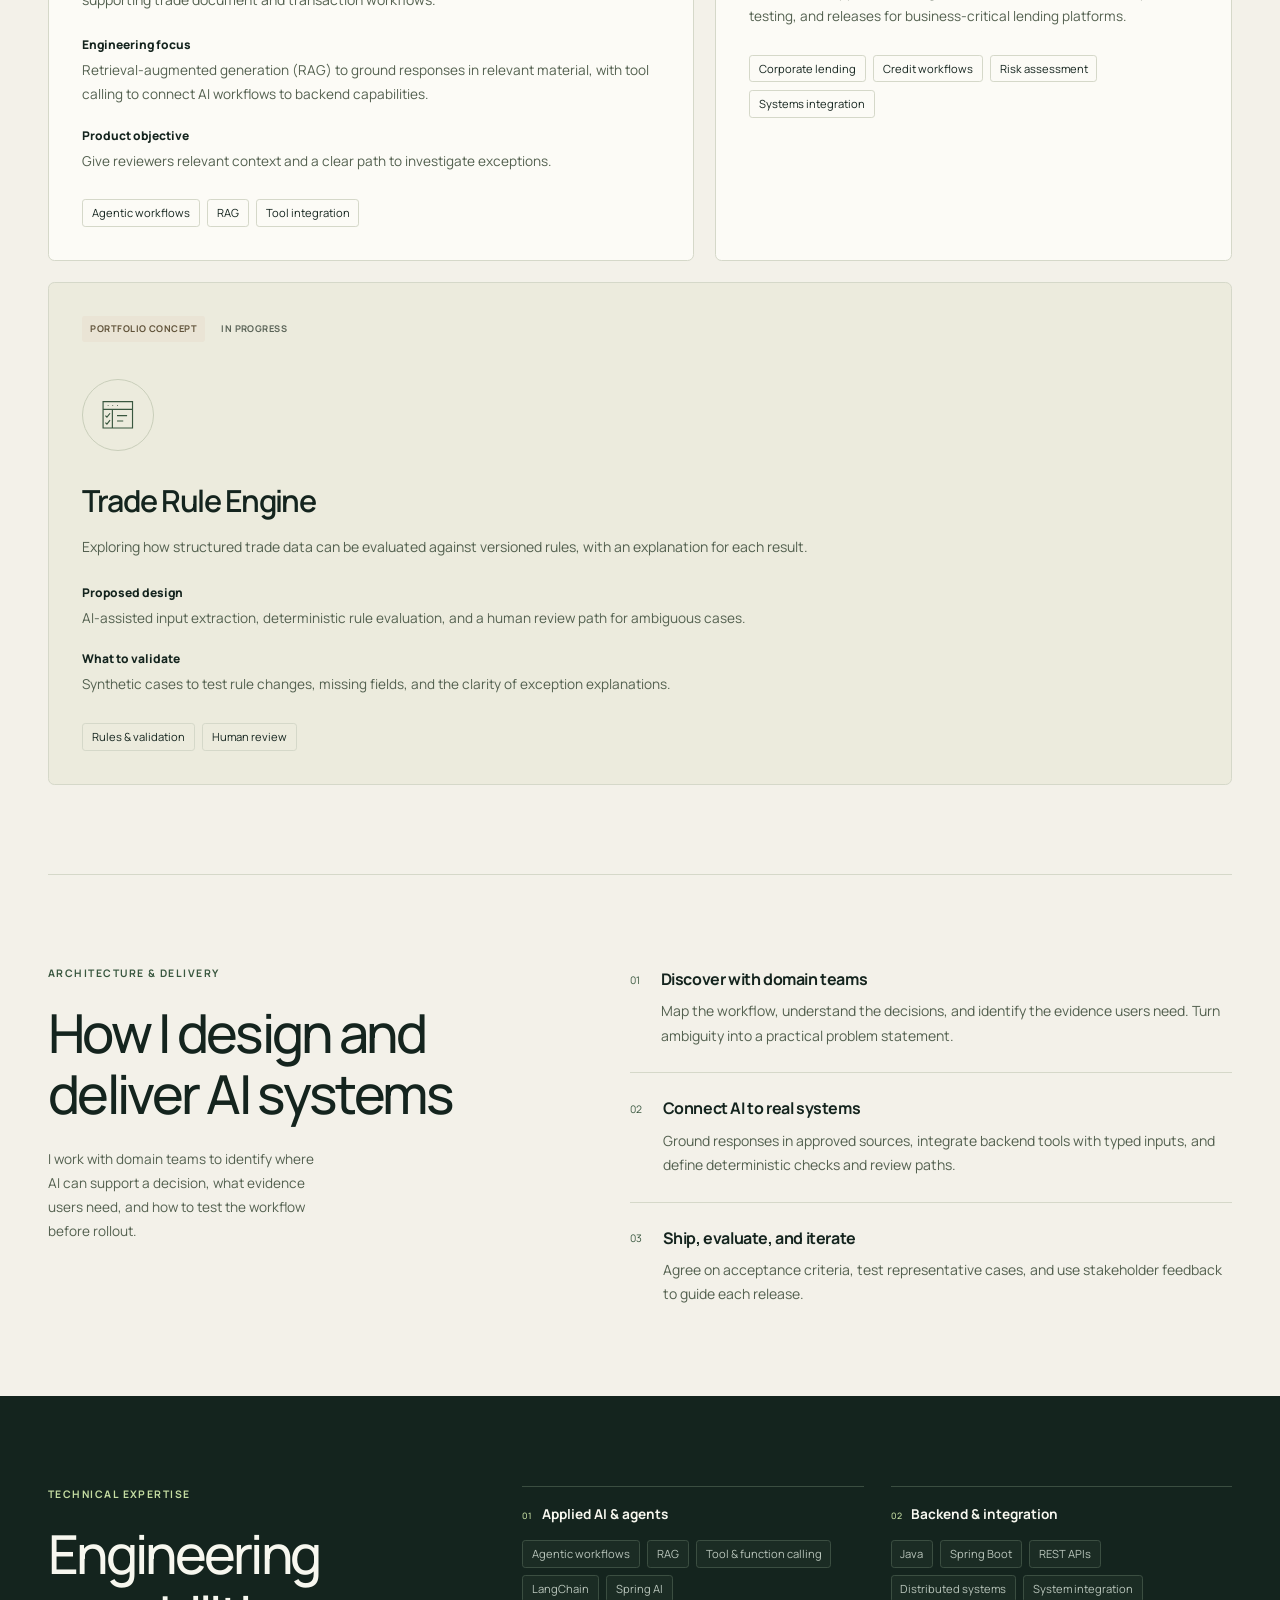
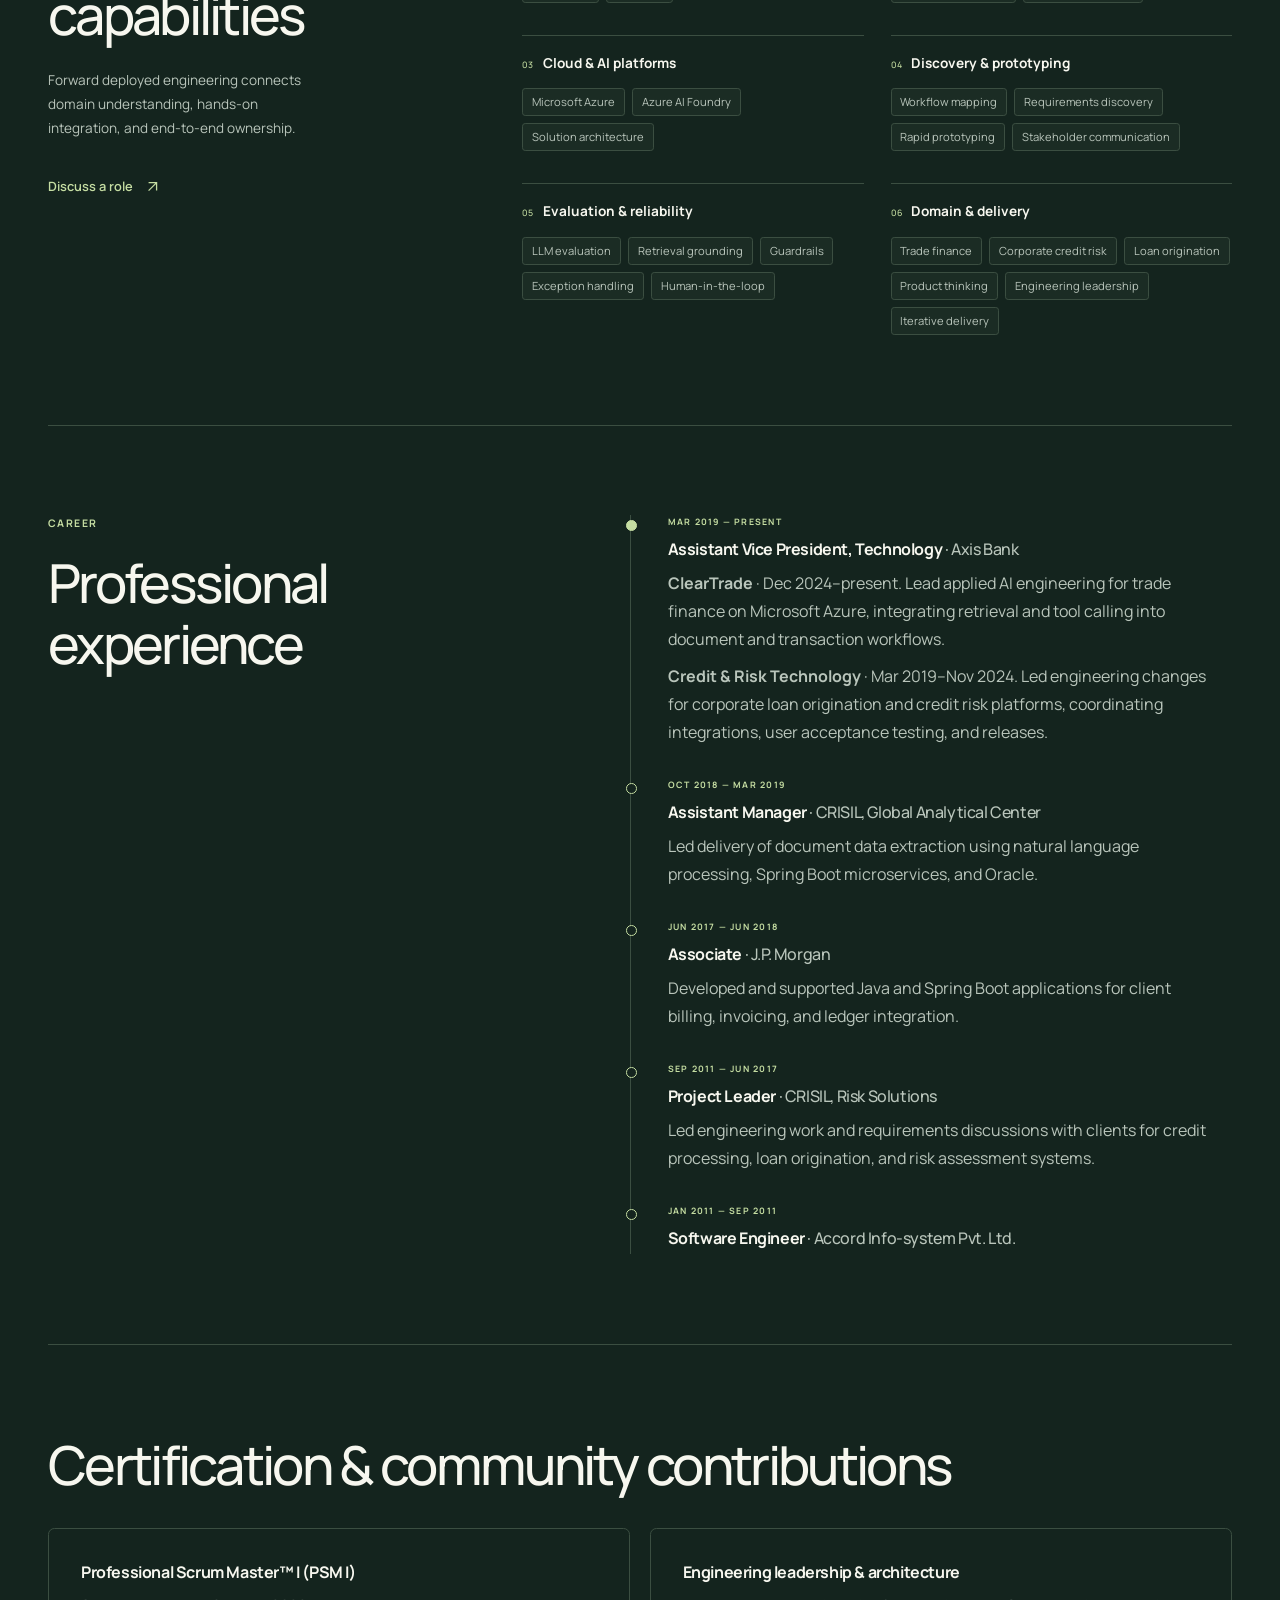
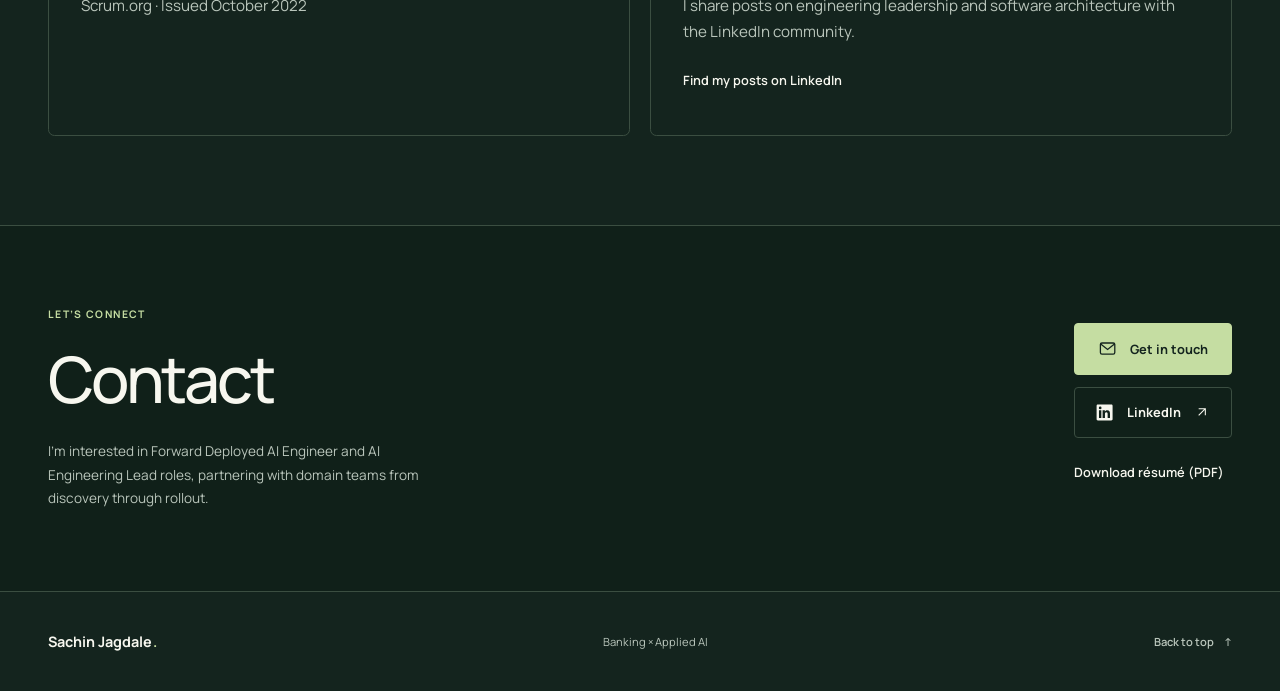
==== commit 81d68ae3: "Show Scrum certification and LinkedIn community contributions" ====
--- a/portfolio/index.html
+++ b/portfolio/index.html
@@ -143,6 +143,21 @@
       </ol>
     </section>
 
+    <section class="shell section credentials" id="credentials" aria-labelledby="credentials-title">
+      <h2 id="credentials-title">Certification &amp; community contributions</h2>
+      <div class="credentials-grid">
+        <article>
+          <h3>Professional Scrum Master™ I (PSM I)</h3>
+          <p>Scrum.org · Issued <time datetime="2022-10">October 2022</time></p>
+        </article>
+        <article>
+          <h3>Engineering leadership &amp; architecture</h3>
+          <p>I share posts on engineering leadership and software architecture with the LinkedIn community.</p>
+          <a class="text-link" href="https://www.linkedin.com/in/sachinj158">Find my posts on LinkedIn</a>
+        </article>
+      </div>
+    </section>
+
     <section class="contact" id="contact" aria-labelledby="contact-title">
       <div class="shell contact-inner"><div><p class="eyebrow">LET’S CONNECT</p><h2 id="contact-title">Contact</h2><p>I’m interested in Forward Deployed AI Engineer and AI Engineering Lead roles, partnering with domain teams from discovery through rollout.</p></div><div class="contact-actions"><div class="actions" id="contact-links"><a class="button primary" href="mailto:sachinj158@gmail.com" data-link="email"><svg class="icon" viewBox="0 0 24 24" fill="none" stroke="currentColor" stroke-width="1.6" aria-hidden="true"><rect x="3" y="5" width="18" height="14" rx="2"/><path d="m3 6 9 7 9-7"/></svg> Get in touch</a><a class="button secondary" href="https://www.linkedin.com/in/sachinj158" data-link="linkedin" target="_blank" rel="noopener noreferrer"><svg class="icon" viewBox="0 0 24 24" fill="currentColor" aria-hidden="true"><path d="M20.45 2H3.55C2.69 2 2 2.68 2 3.52v16.96c0 .84.69 1.52 1.55 1.52h16.9c.86 0 1.55-.68 1.55-1.52V3.52c0-.84-.69-1.52-1.55-1.52ZM7.93 18.75H4.98V9.2h2.95v9.55ZM6.46 7.9a1.71 1.71 0 1 1 0-3.42 1.71 1.71 0 0 1 0 3.42Zm12.29 10.85H15.8V14.1c0-1.11-.02-2.54-1.55-2.54-1.55 0-1.79 1.21-1.79 2.46v4.73H9.51V9.2h2.83v1.3h.04c.39-.74 1.35-1.52 2.78-1.52 2.98 0 3.59 1.96 3.59 4.51v5.26Z"/></svg> LinkedIn<span class="sr-only"> (opens in a new tab)</span><svg class="icon icon-small" viewBox="0 0 24 24" fill="none" stroke="currentColor" stroke-width="1.6" aria-hidden="true"><path d="m7 17 10-10M7 7h10v10"/></svg></a><a class="text-link" href="./sachin-jagdale-resume.pdf" data-link="resume" download>Download résumé (PDF)</a></div><p class="contact-note" id="contact-note" hidden>Contact details are being updated.</p></div></div>
     </section>
--- a/portfolio/styles.css
+++ b/portfolio/styles.css
@@ -321,3 +321,18 @@
 @media (max-width: 400px) {
   .hero .eyebrow { font-size: .72rem; }
 }
+
+.credentials { border-top: 1px solid var(--line); }
+.credentials-grid {
+  display: grid;
+  grid-template-columns: repeat(auto-fit, minmax(min(100%, 20rem), 1fr));
+  gap: 1.2rem;
+  margin-top: 2rem;
+}
+.credentials-grid article {
+  padding: clamp(1.2rem, 3vw, 2rem);
+  border: 1px solid var(--line);
+  border-radius: .4rem;
+}
+.credentials-grid p { margin-top: .6rem; color: var(--muted); }
+.credentials-grid a { margin-top: .8rem; }
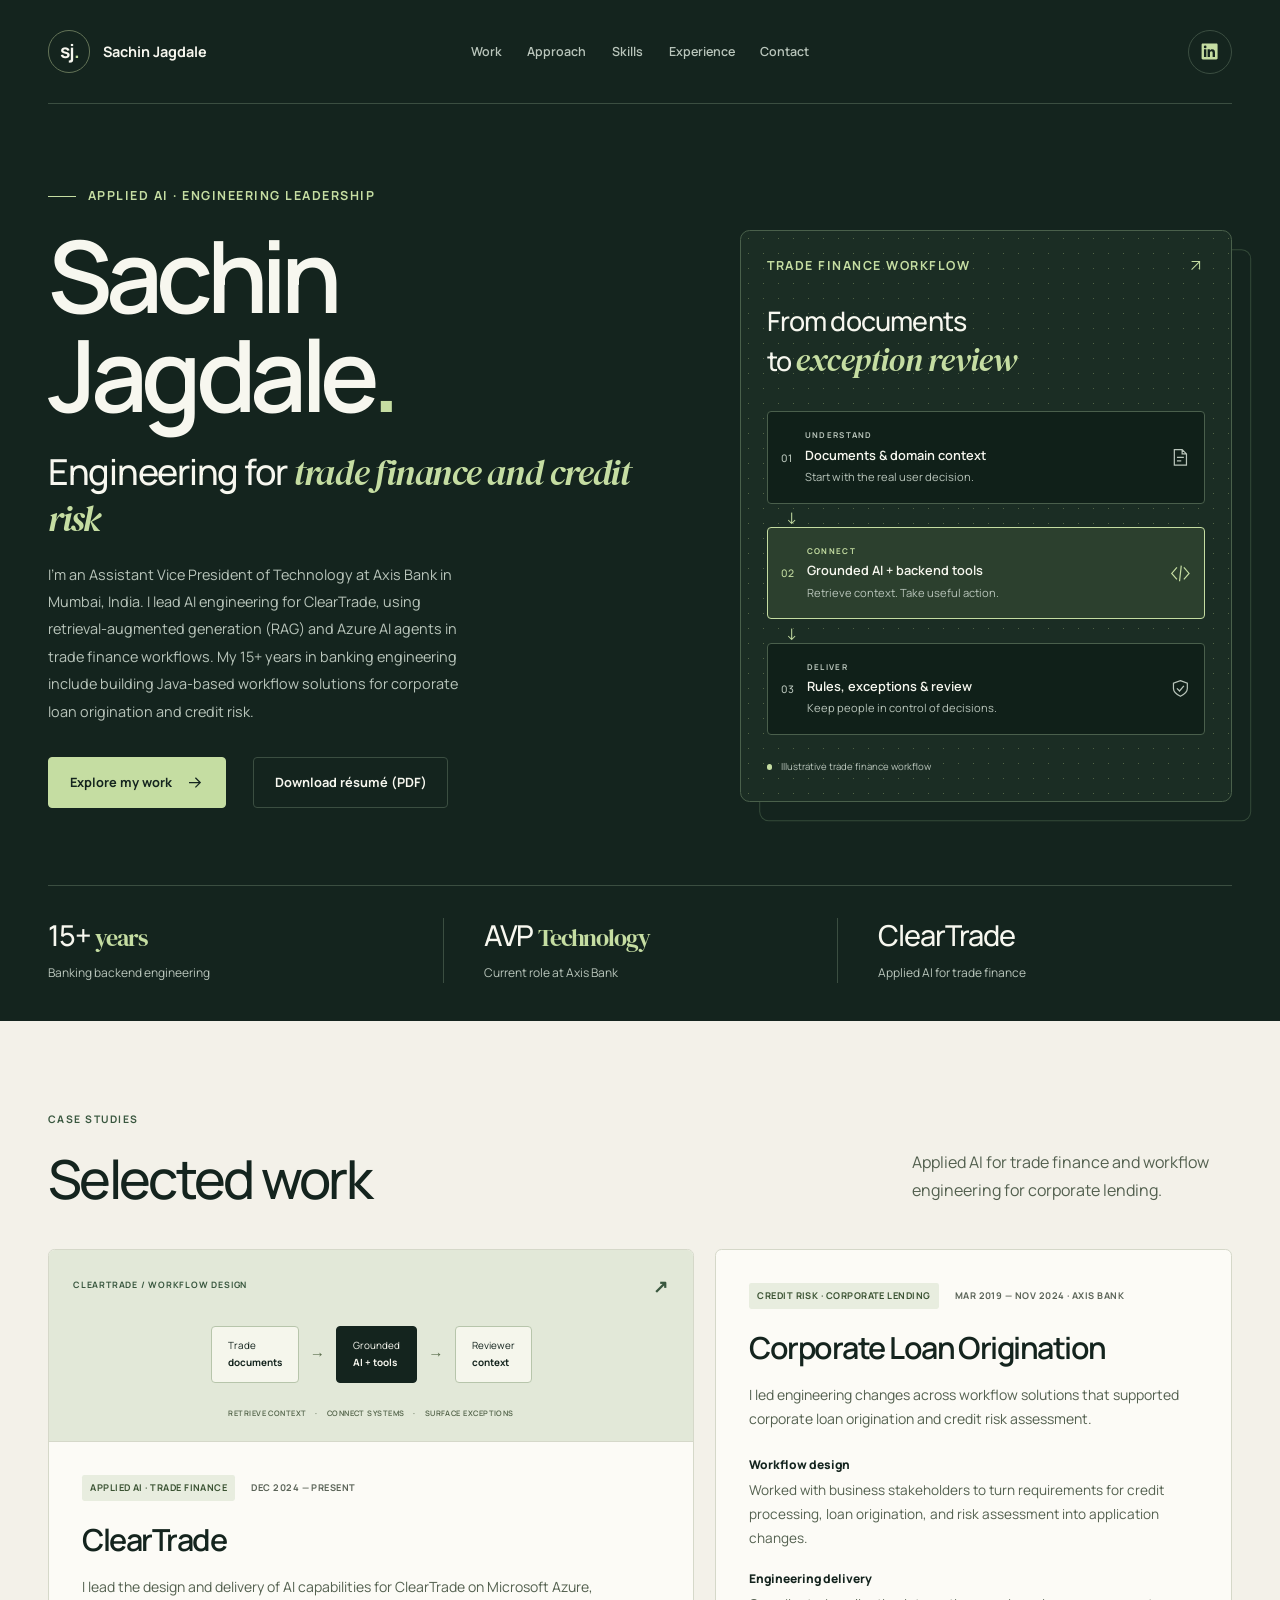
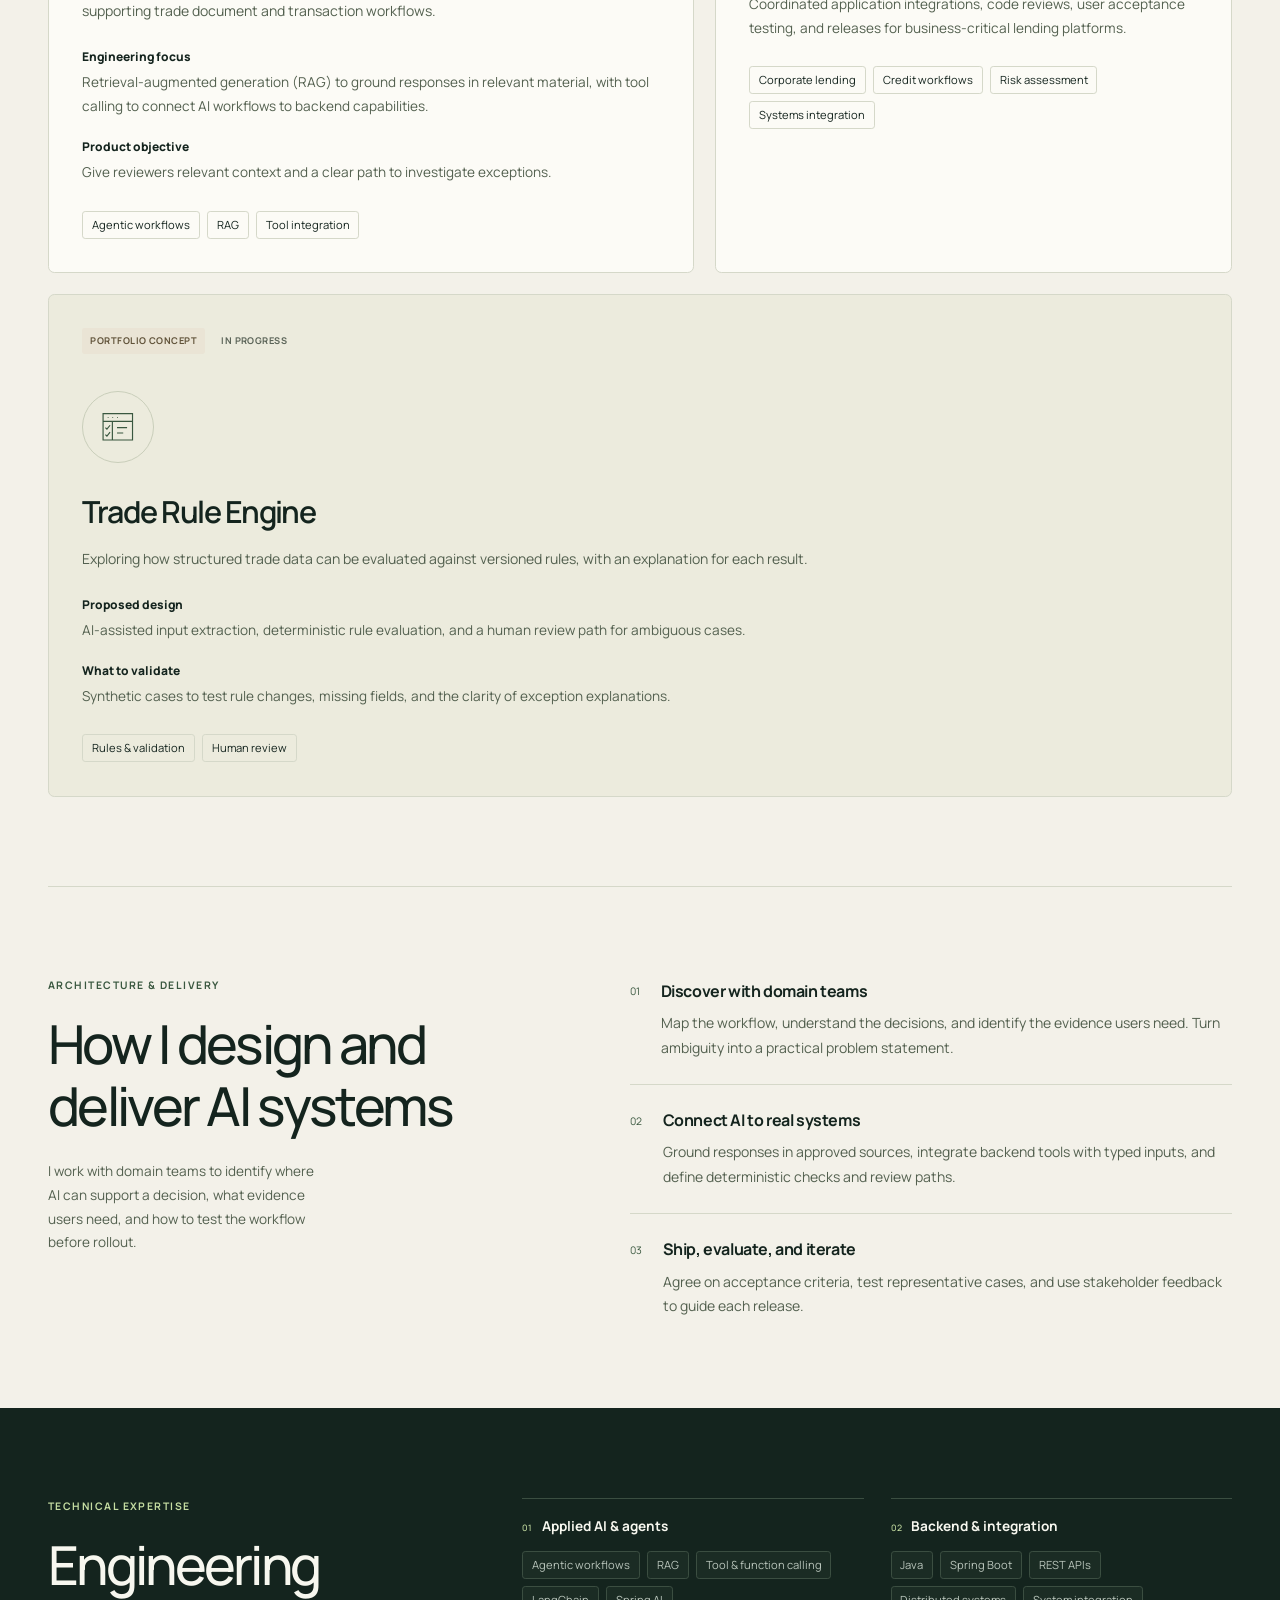
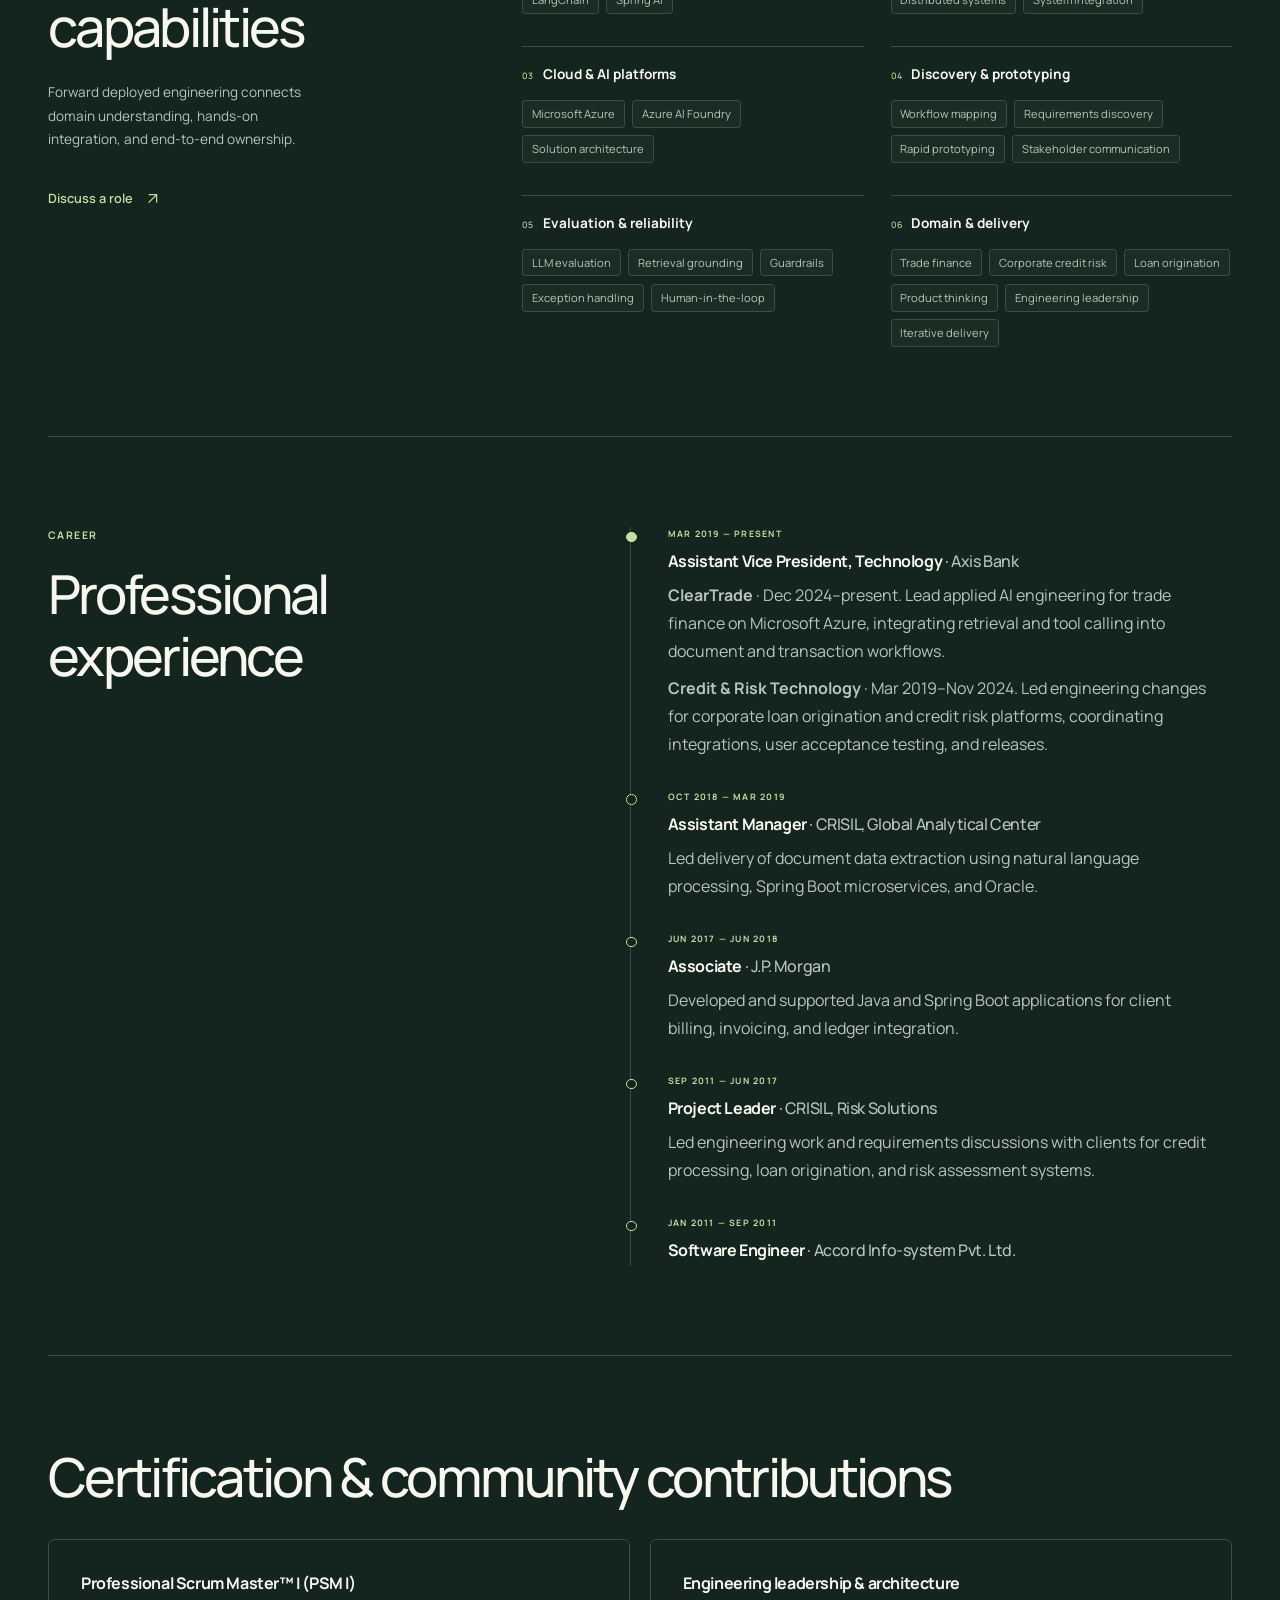
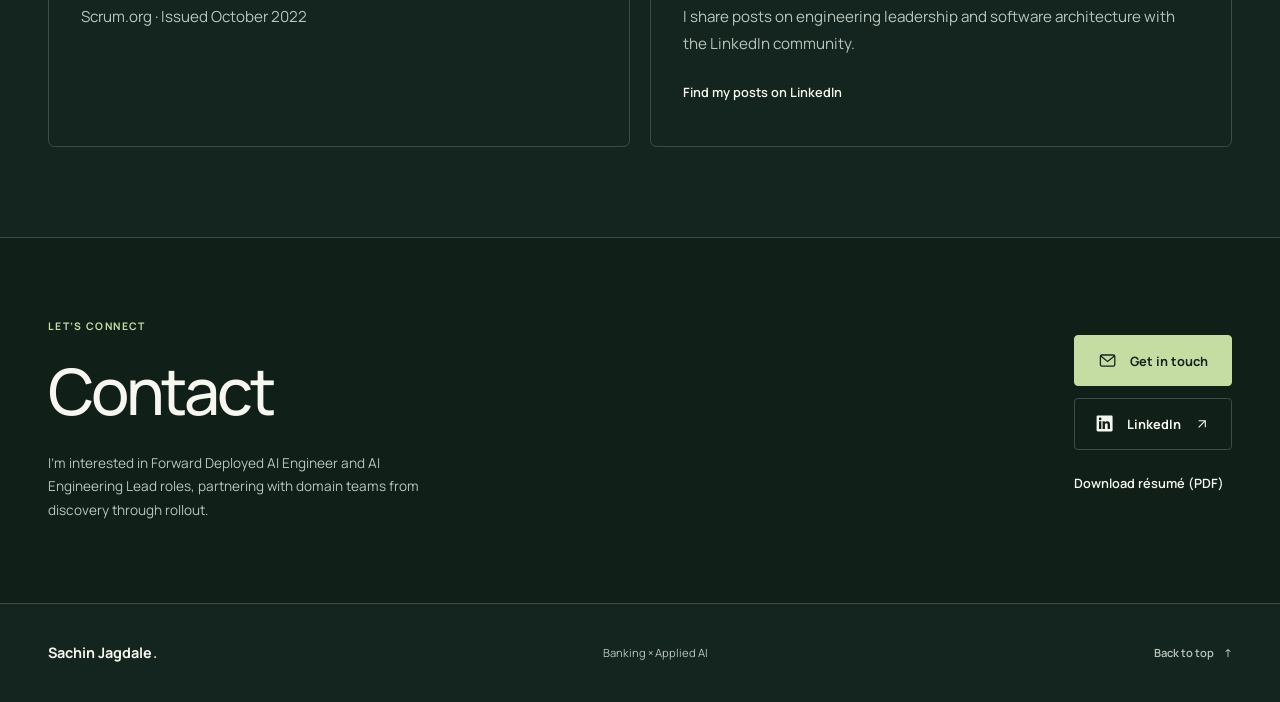
==== commit 49ba0e90: "Clarify global recruiter positioning and search descriptions" ====
--- a/portfolio/index.html
+++ b/portfolio/index.html
@@ -3,12 +3,12 @@
 <head>
   <meta charset="utf-8">
   <meta name="viewport" content="width=device-width, initial-scale=1">
-  <meta name="description" content="Sachin Jagdale, AVP Technology at Axis Bank. 15+ years in banking engineering across corporate loan origination, credit risk, and applied AI for trade finance.">
+  <meta name="description" content="Sachin Jagdale’s engineering portfolio covers Azure AI agents and RAG for trade finance, Java banking systems, and corporate loan origination at Axis Bank.">
   <meta name="theme-color" content="#14241e">
   <meta property="og:type" content="website">
-  <meta property="og:title" content="Sachin Jagdale | Forward Deployed AI Engineering">
-  <meta property="og:description" content="Engineering leadership across corporate credit risk, loan origination, and applied AI for trade finance.">
-  <title>Sachin Jagdale | Forward Deployed AI Engineering</title>
+  <meta property="og:title" content="Sachin Jagdale | AI Engineering Leadership in Banking">
+  <meta property="og:description" content="Explore ClearTrade and corporate lending workflows from a Mumbai-based engineering leader with 15+ years in banking technology.">
+  <title>Sachin Jagdale | AI Engineering Leadership in Banking</title>
   <link rel="icon" href="favicon.svg" type="image/svg+xml">
   <link rel="preload" href="fonts/manrope-latin.woff2" as="font" type="font/woff2" crossorigin>
   <link rel="stylesheet" href="styles.css">
@@ -36,7 +36,7 @@
         <p class="eyebrow"><span class="small-line" aria-hidden="true"></span> APPLIED AI · ENGINEERING LEADERSHIP</p>
         <h1 id="intro">Sachin<br>Jagdale<span class="name-dot">.</span></h1>
         <p class="hero-statement">Engineering for <em>trade finance and credit risk</em></p>
-        <p class="lede">I’m AVP Technology at Axis Bank, where I lead applied AI engineering for ClearTrade. My 15+ years in banking engineering include building Java-based workflow solutions for corporate loan origination and credit risk.</p>
+        <p class="lede">I’m an Assistant Vice President of Technology at Axis Bank in Mumbai, India. I lead AI engineering for ClearTrade, using retrieval-augmented generation (RAG) and Azure AI agents in trade finance workflows. My 15+ years in banking engineering include building Java-based workflow solutions for corporate loan origination and credit risk.</p>
         <div class="actions">
           <a class="button primary" href="#work">Explore my work <svg class="icon" viewBox="0 0 24 24" fill="none" stroke="currentColor" stroke-width="1.6" aria-hidden="true"><path d="M5 12h14m-6-6 6 6-6 6"/></svg></a>
           <a class="button secondary" href="./sachin-jagdale-resume.pdf" data-link="resume" download>Download résumé (PDF)</a>
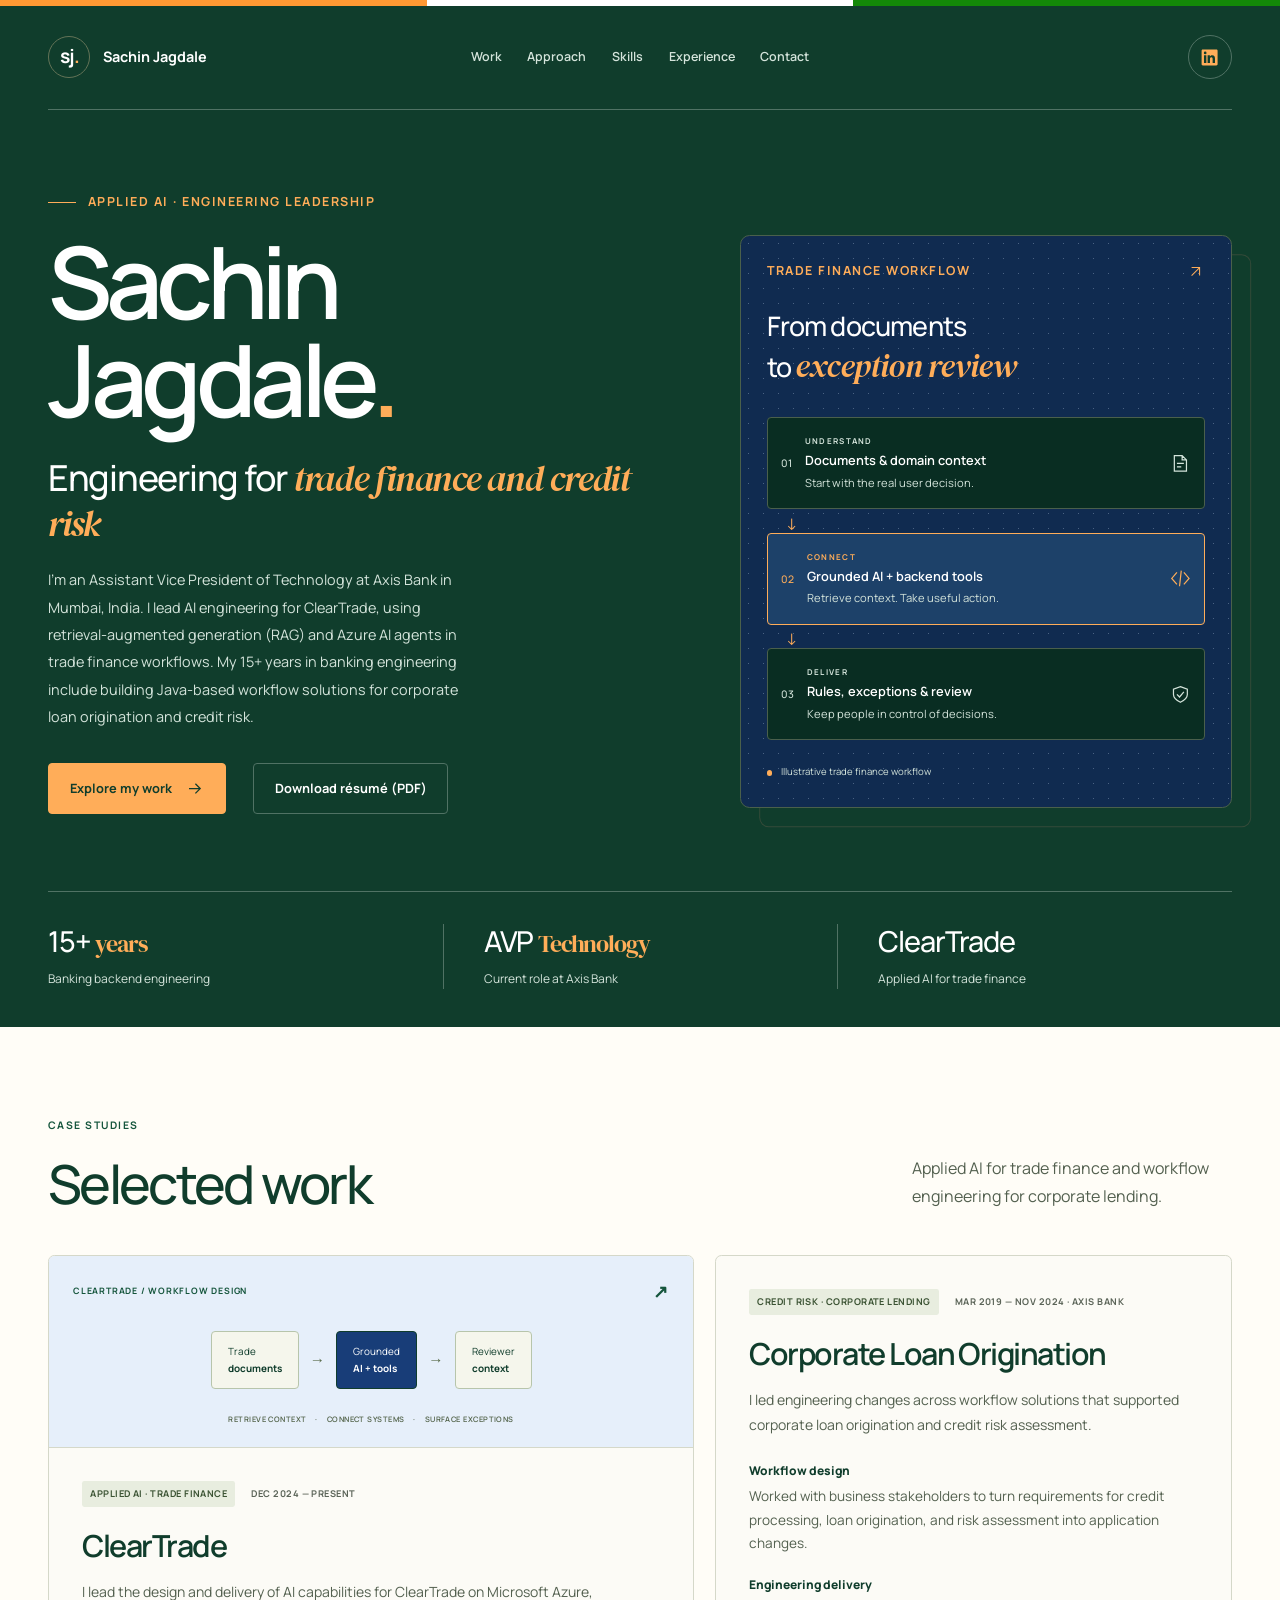
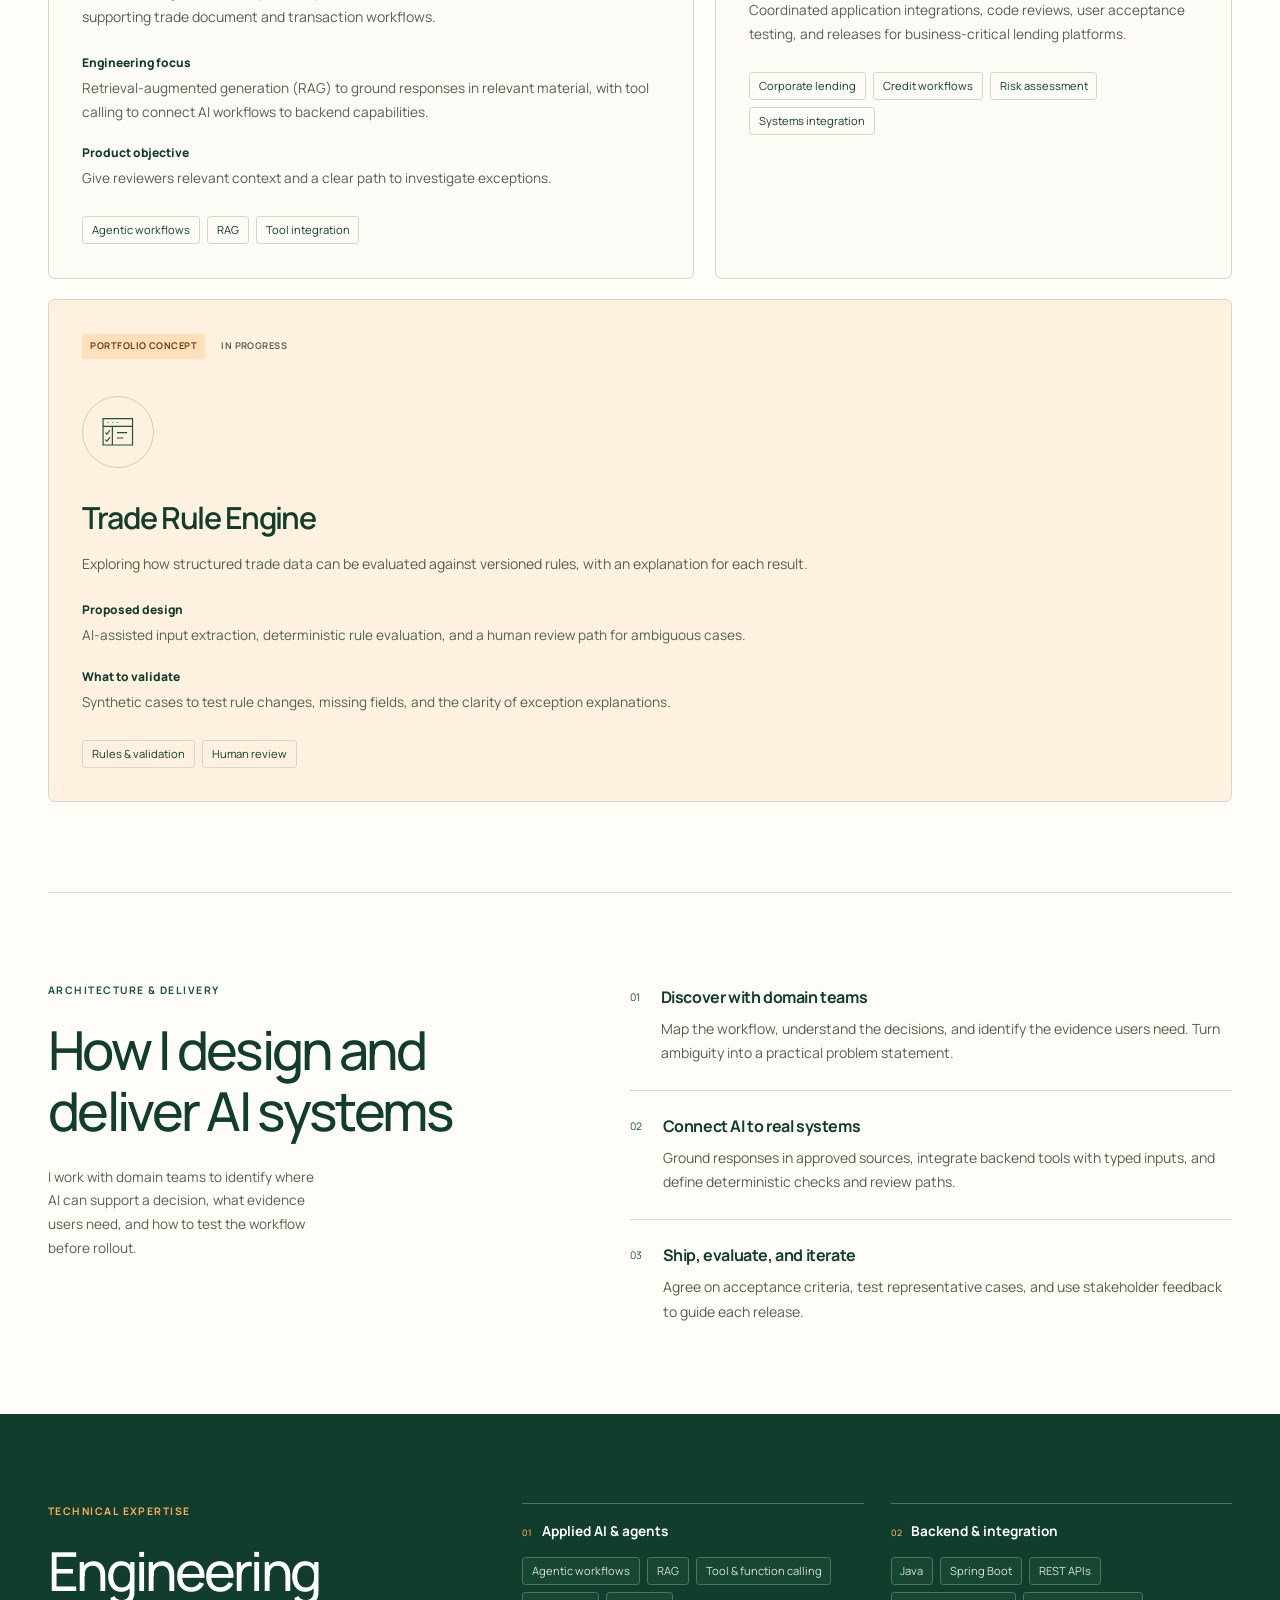
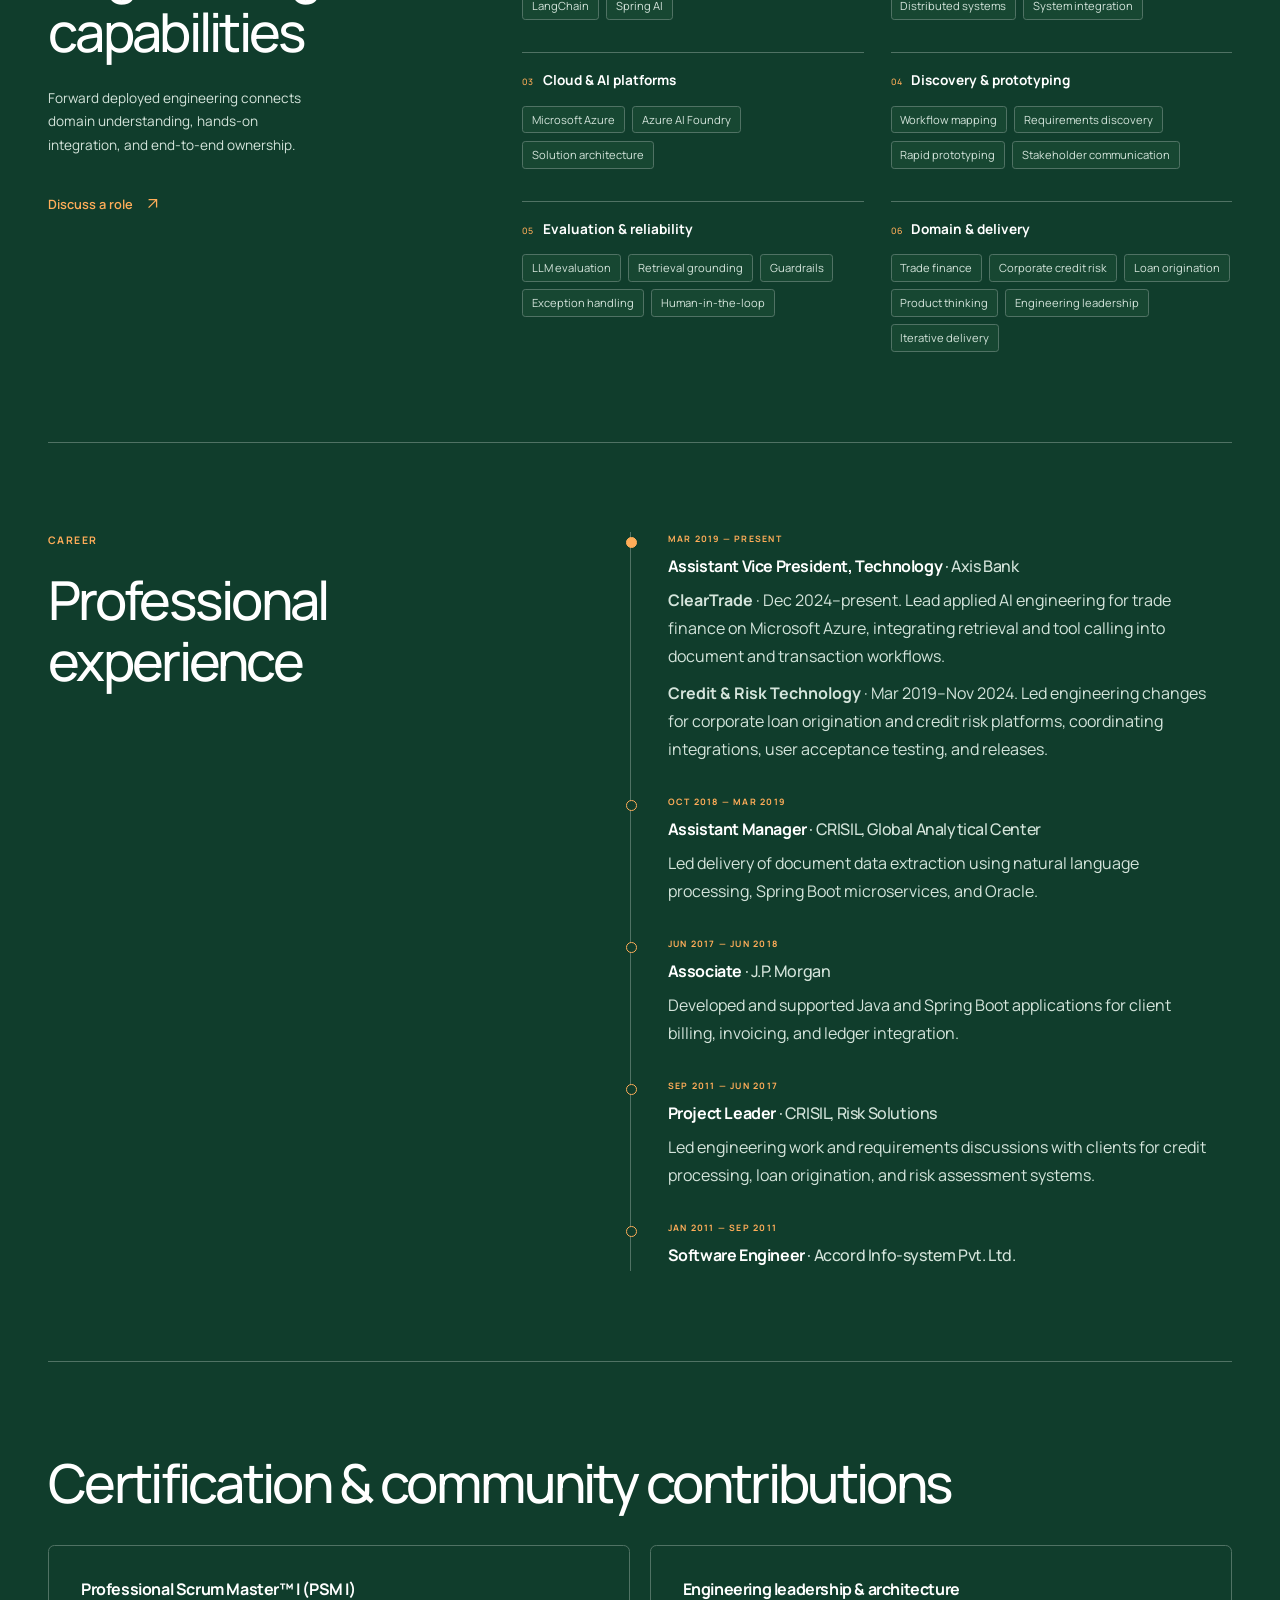
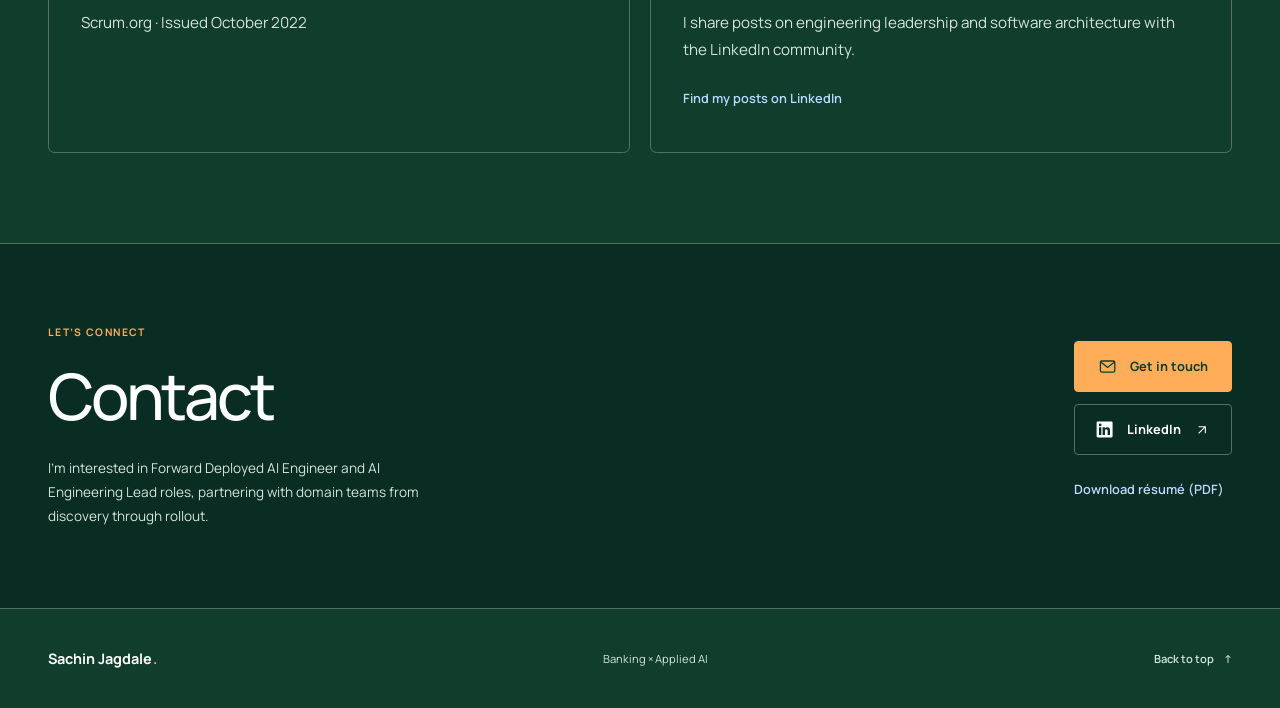
==== commit 4d2b135a: "Apply Indian tricolour palette with blue workflow accents" ====
--- a/portfolio/index.html
+++ b/portfolio/index.html
@@ -4,7 +4,7 @@
   <meta charset="utf-8">
   <meta name="viewport" content="width=device-width, initial-scale=1">
   <meta name="description" content="Sachin Jagdale’s engineering portfolio covers Azure AI agents and RAG for trade finance, Java banking systems, and corporate loan origination at Axis Bank.">
-  <meta name="theme-color" content="#14241e">
+  <meta name="theme-color" content="#103d2c">
   <meta property="og:type" content="website">
   <meta property="og:title" content="Sachin Jagdale | AI Engineering Leadership in Banking">
   <meta property="og:description" content="Explore ClearTrade and corporate lending workflows from a Mumbai-based engineering leader with 15+ years in banking technology.">
--- a/portfolio/styles.css
+++ b/portfolio/styles.css
@@ -21,21 +21,27 @@
 }
 :root {
   color-scheme: dark;
-  --ink: #14241e;
-  --deep: #102019;
-  --panel: #1c2e26;
-  --paper: #f3f1e9;
-  --white: #f7f7ef;
-  --muted: #b9c5bb;
-  --accent: #c5dda2;
-  --forest: #39573f;
-  --line: #3b4e41;
+  --ink: #103d2c;
+  --deep: #092d22;
+  --panel: #19533d;
+  --paper: #fffdf7;
+  --white: #ffffff;
+  --muted: #d4e4db;
+  --accent: #ffad59;
+  --forest: #15553c;
+  --line: #507264;
   --paper-line: #d5d8c9;
   --serif: "DM Serif Display", Georgia, serif;
   --sans: Manrope, "Segoe UI", sans-serif;
 }
 * { box-sizing: border-box; }
 html { scroll-behavior: smooth; scroll-padding-top: 2rem; }
+body::before {
+  content: "";
+  display: block;
+  height: .35rem;
+  background: linear-gradient(to right, #ff9933 0 33.333%, #fff 33.333% 66.667%, #138808 66.667% 100%);
+}
 body { margin: 0; background: var(--ink); color: var(--white); font: 400 .95rem/1.75 var(--sans); -webkit-font-smoothing: antialiased; }
 ::selection { background: var(--accent); color: var(--ink); }
 [hidden] { display: none !important; }
@@ -76,12 +82,12 @@
 .button { display: inline-flex; align-items: center; justify-content: center; gap: .8rem; min-height: 3.2rem; padding: .8rem 1.3rem; border: 1px solid var(--line); border-radius: .25rem; font-size: .8rem; font-weight: 700; text-decoration: none; transition: background-color .2s, border-color .2s, transform .2s; }
 .button:active { transform: translateY(1px); }
 .primary { background: var(--accent); border-color: var(--accent); color: var(--ink); }
-.primary:hover { background: #d6e9b9; border-color: #d6e9b9; transform: translateY(-2px); }
+.primary:hover { background: #ffc589; border-color: #ffc589; transform: translateY(-2px); }
 .secondary { color: var(--white); }
 .secondary:hover { background: var(--panel); border-color: var(--accent); transform: translateY(-2px); }
-.text-link { display: inline-flex; align-items: center; gap: .6rem; min-height: 2.75rem; font-size: .8rem; font-weight: 600; text-decoration: none; transition: color .2s; }
+.text-link { color: #bcd9ff; display: inline-flex; align-items: center; gap: .6rem; min-height: 2.75rem; font-size: .8rem; font-weight: 600; text-decoration: none; transition: color .2s; }
 .text-link:hover { color: var(--accent); text-decoration: underline; }
-.flow { position: relative; margin-top: 2.3rem; padding: 1.6rem; border: 1px solid #4a604b; border-radius: .6rem; background-color: #1b2d24; background-image: radial-gradient(#536445 0.65px, transparent 0.65px); background-size: 15px 15px; box-shadow: 1.2rem 1.2rem 0 -1px var(--ink), 1.2rem 1.2rem 0 0 #344a39; }
+.flow { position: relative; margin-top: 2.3rem; padding: 1.6rem; border: 1px solid #4a604b; border-radius: .6rem; background-color: #102b50; background-image: radial-gradient(#4b6384 0.65px, transparent 0.65px); background-size: 15px 15px; box-shadow: 1.2rem 1.2rem 0 -1px var(--ink), 1.2rem 1.2rem 0 0 #344a39; }
 .flow-heading { display: flex; align-items: center; justify-content: space-between; gap: 1rem; }
 .flow-heading .eyebrow { margin: 0; font-size: .58rem; letter-spacing: .12em; }
 .flow-heading > .icon { color: var(--accent); }
@@ -95,7 +101,7 @@
 .flow-steps strong { display: block; font-size: .8rem; font-weight: 600; line-height: 1.5; }
 .flow-steps small { display: block; color: var(--muted); font-size: .7rem; margin-top: .15rem; }
 .step-icon { width: 1.3rem; height: 1.3rem; color: var(--muted); }
-.flow-steps .flow-ai { border-color: var(--accent); background: #2c402e; }
+.flow-steps .flow-ai { border-color: var(--accent); background: #1d4169; }
 .flow-ai .node, .flow-ai .flow-label, .flow-ai .step-icon { color: var(--accent); }
 .flow figcaption { display: flex; align-items: center; gap: .55rem; margin-top: 1.5rem; color: var(--muted); font-size: .6rem; }
 .caption-mark { width: .35rem; height: .35rem; background: var(--accent); border-radius: 50%; }
@@ -117,19 +123,19 @@
 .section-intro { max-width: 32ch; padding-bottom: .3rem; color: #53604f; font-size: .85rem; }
 .projects { display: grid; grid-template-columns: 1.25fr 1fr; gap: 1.3rem; }
 .case { overflow: hidden; border: 1px solid var(--paper-line); border-radius: .4rem; background: #fcfbf6; }
-.project-visual { padding: 1.3rem 1.5rem; background: #e2e8d8; border-bottom: 1px solid var(--paper-line); }
+.project-visual { padding: 1.3rem 1.5rem; background: #e6effa; border-bottom: 1px solid var(--paper-line); }
 .visual-heading { display: flex; align-items: center; justify-content: space-between; gap: 1rem; color: var(--forest); font-size: .55rem; font-weight: 700; letter-spacing: .09em; }
 .diagram-symbol { font-size: 1.1rem; }
 .mini-flow { display: flex; align-items: center; justify-content: center; gap: .7rem; padding-block: 1.5rem; }
 .mini-flow > span:not(.connector) { padding: .65rem 1rem; border: 1px solid #b7c5ab; border-radius: .25rem; font-size: .62rem; background: #f5f6ec; }
-.mini-flow > span.mini-ai { background: var(--ink); color: var(--white); border-color: var(--ink); }
+.mini-flow > span.mini-ai { background: #183d78; color: var(--white); border-color: var(--ink); }
 .connector { color: #5a6d4c; }
 .project-visual > p { text-align: center; font-size: .47rem; font-weight: 600; letter-spacing: .06em; color: #506147; }
 .project-visual > p span { padding-inline: .4rem; }
 .case-body { padding: clamp(1.25rem, 2.6vw, 2.1rem); }
 .case-meta { display: flex; flex-wrap: wrap; align-items: center; gap: .6rem 1rem; color: #5b6458; font-size: .58rem; font-weight: 700; letter-spacing: .05em; }
 .status { display: inline-block; padding: .3rem .5rem; background: #e8eddf; color: #3b5333; border-radius: .15rem; }
-.concept { background: #eae4d5; color: #61533a; }
+.concept { background: #ffe0ba; color: #703e0e; }
 .case h3 { margin-top: 1.15rem; font-size: 1.9rem; font-weight: 600; letter-spacing: -.05em; }
 .case h3 + p { margin-top: .8rem; color: #53604f; font-size: .875rem; }
 .case dl { margin-top: 1.4rem; font-size: .85rem; }
@@ -139,7 +145,7 @@
 .tags { display: flex; align-items: start; flex-wrap: wrap; gap: .45rem; padding: 0; list-style: none; }
 .tags li { padding: .25rem .55rem; border: 1px solid var(--paper-line); border-radius: .2rem; font-size: .7rem; line-height: 1.6; }
 .case .tags { margin-top: 1.6rem; }
-.case-concept { grid-column: 1 / -1; background: #ecebdd; }
+.case-concept { grid-column: 1 / -1; background: #fff1df; }
 .concept-symbol { display: grid; place-items: center; width: 4.5rem; height: 4.5rem; border: 1px solid #c9ceba; border-radius: 50%; margin-block: 2.3rem 1.8rem; color: var(--forest); }
 .concept-symbol svg { width: 3.1rem; height: 3.1rem; }
 .approach { display: grid; grid-template-columns: 1fr 1.2fr; gap: 5rem; border-top: 1px solid var(--paper-line); }
@@ -158,7 +164,7 @@
 .skill-groups dt { display: flex; align-items: baseline; gap: .6rem; font-size: .85rem; font-weight: 700; }
 .skill-groups dt > span { color: var(--accent); font-size: .55rem; font-weight: 500; }
 .skill-groups dd { margin: .8rem 0 0; }
-.skill-groups .tags li { border-color: var(--line); color: var(--muted); font-size: .7rem; background: #1b2c24; }
+.skill-groups .tags li { border-color: var(--line); color: var(--muted); font-size: .7rem; background: #174732; }
 .experience { display: grid; grid-template-columns: 1fr 1.2fr; gap: 5rem; border-top: 1px solid var(--line); }
 .timeline { list-style: none; padding: 0 0 0 1.2rem; border-left: 1px solid var(--line); }
 .timeline li { position: relative; padding: 0 0 2rem 1.1rem; }
